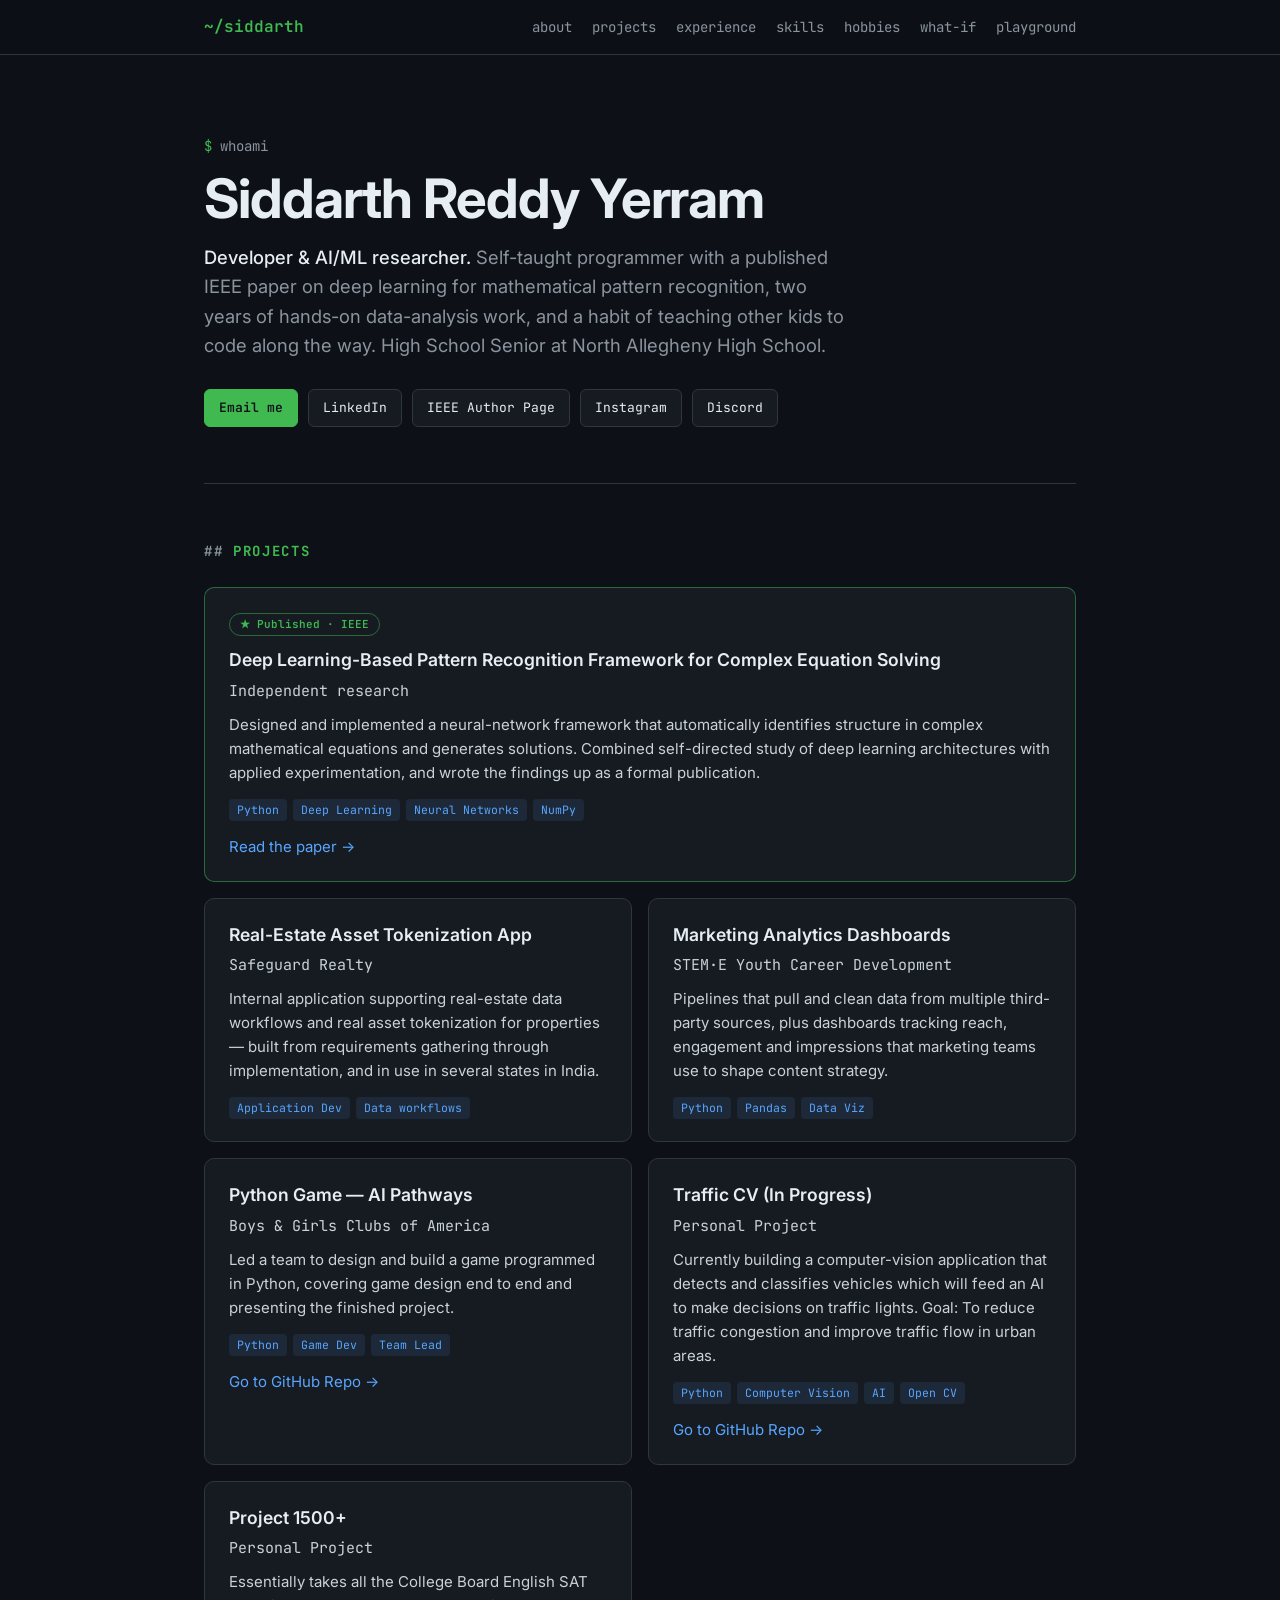
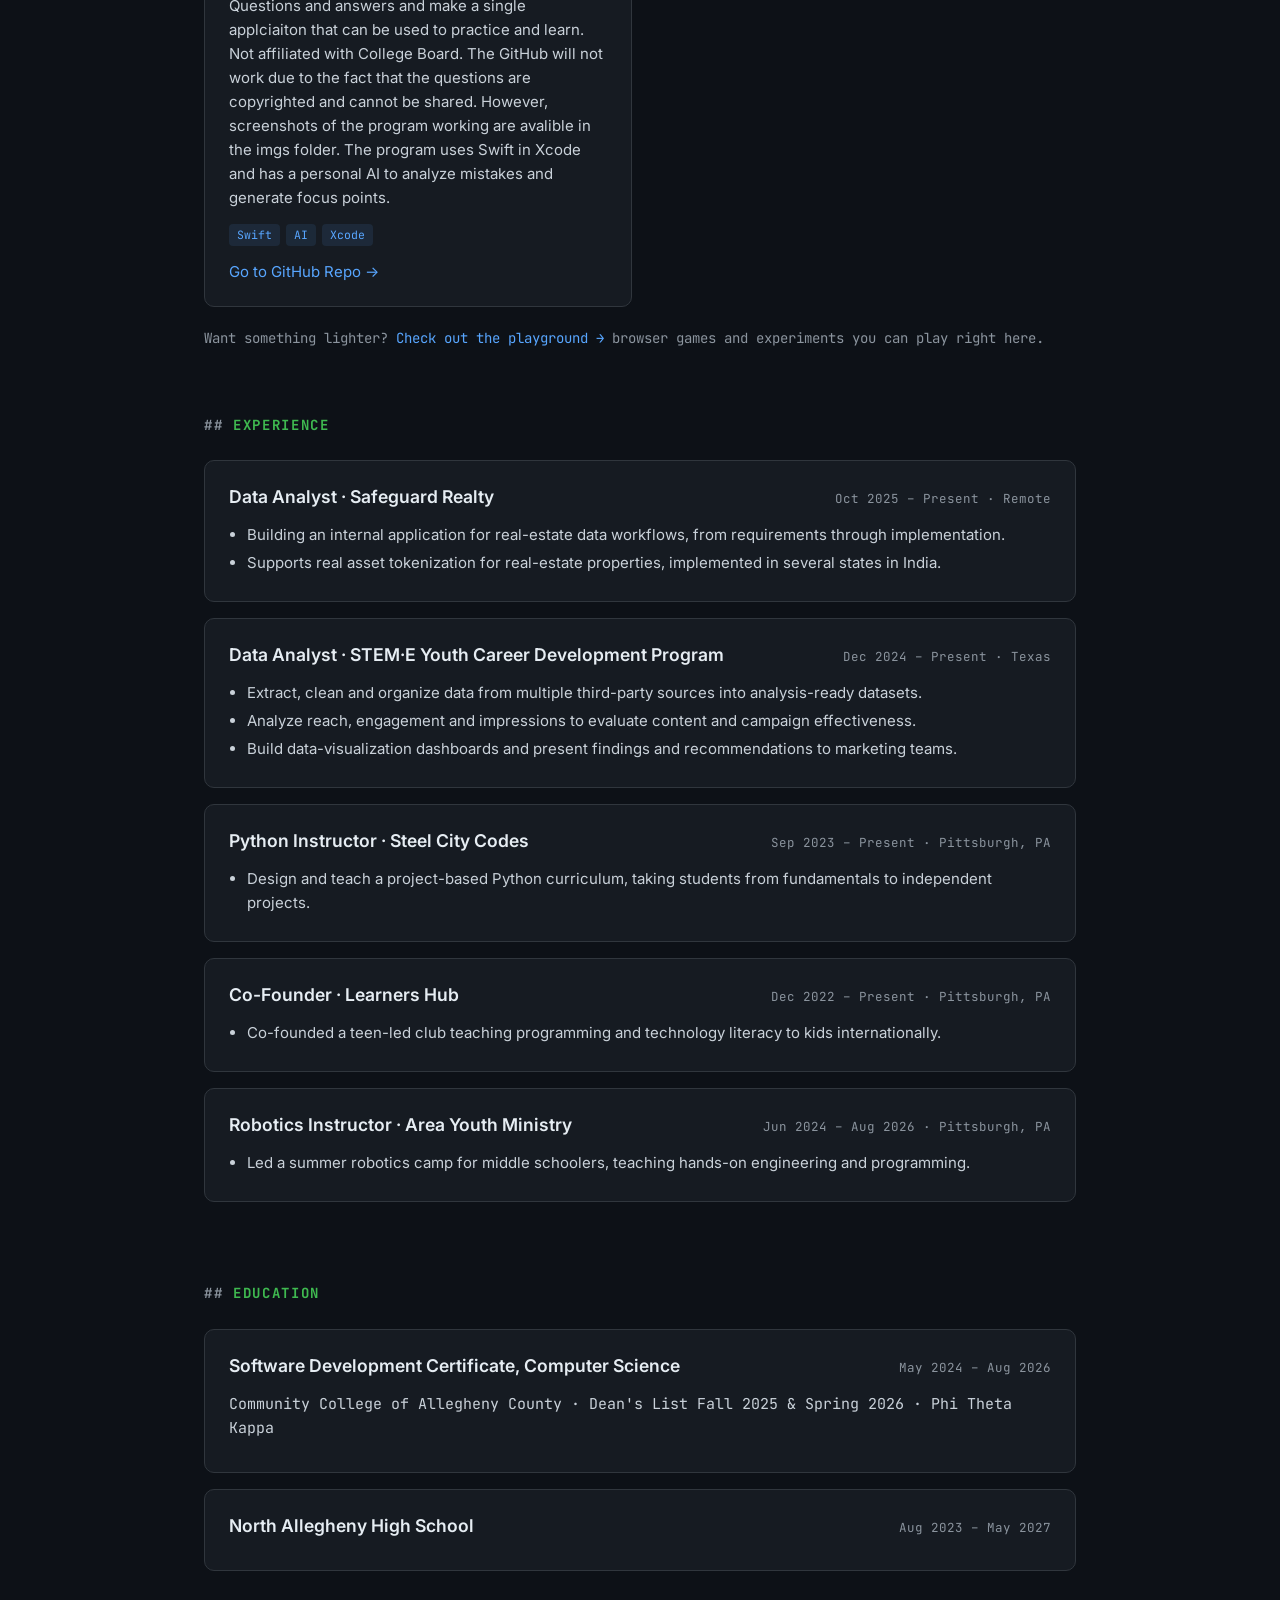
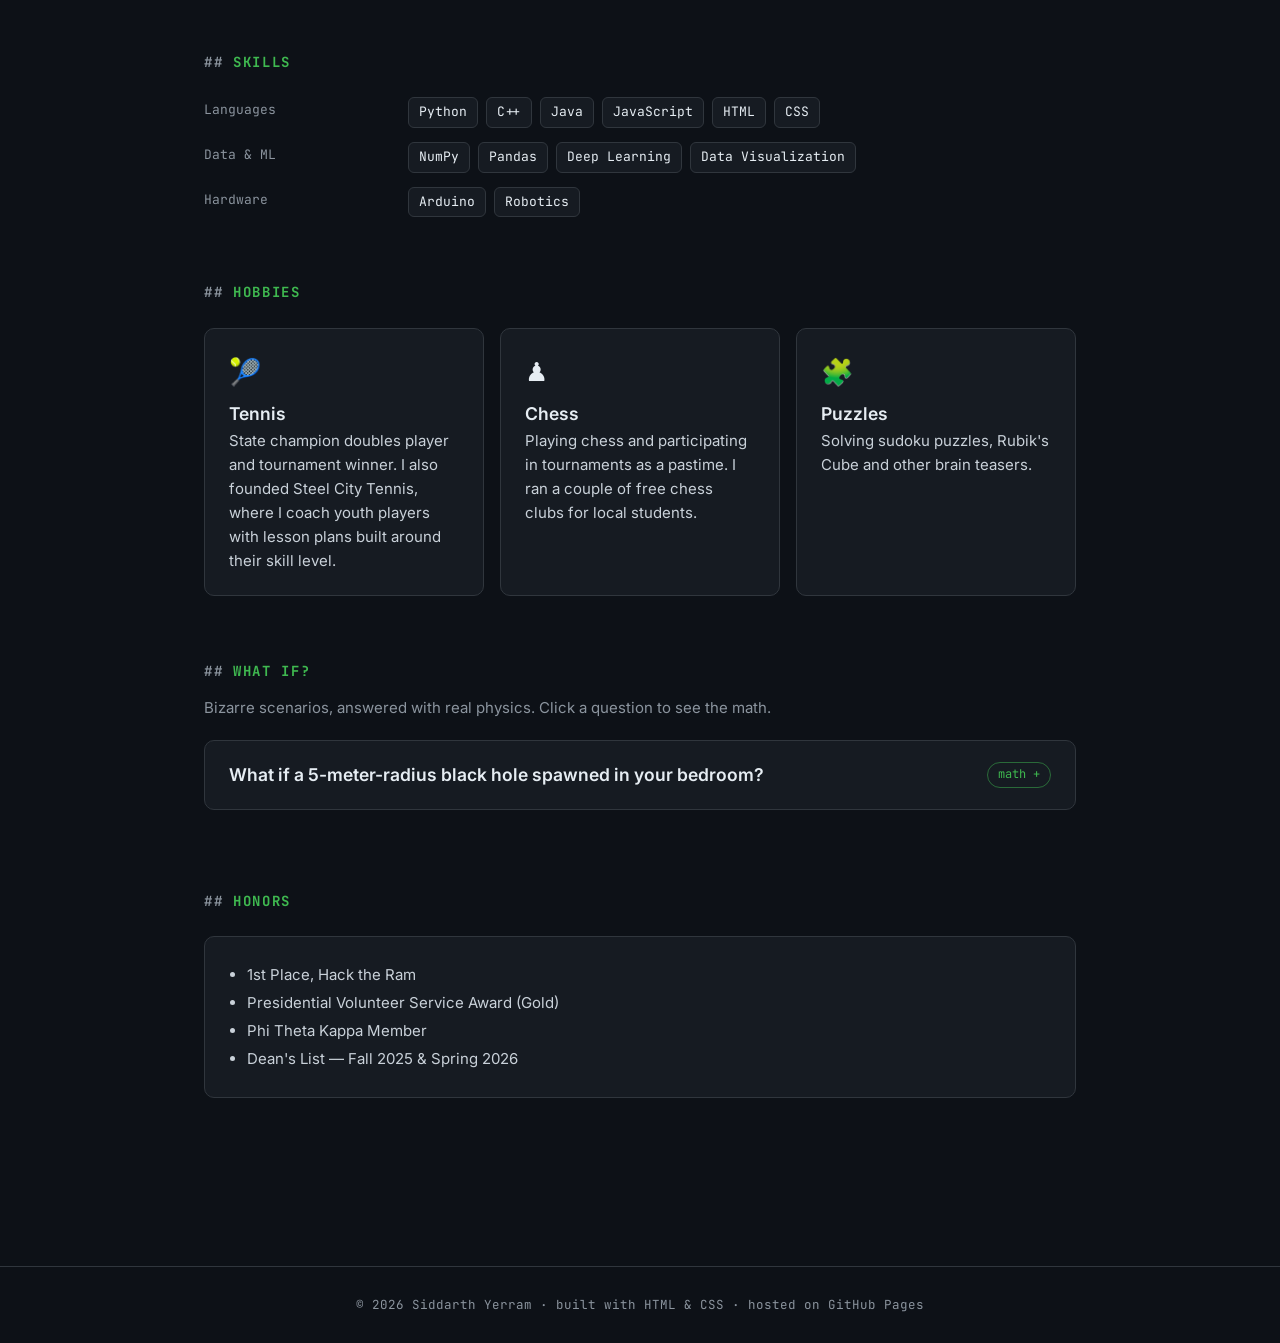
==== index.html @ cc3f2c59 "Implement 'What If?' section with physics scenarios Added a 'What If?' section with scenarios answer" ====
<!DOCTYPE html>
<html lang="en">
<head>
<meta charset="UTF-8">
<meta name="viewport" content="width=device-width, initial-scale=1.0">
<title>Siddarth Yerram</title>
<meta name="description" content="Siddarth Reddy Yerram — self-taught developer, published deep learning researcher, and data analyst.">
<link rel="preconnect" href="https://fonts.googleapis.com">
<link rel="preconnect" href="https://fonts.gstatic.com" crossorigin>
<link href="https://fonts.googleapis.com/css2?family=JetBrains+Mono:wght@400;600&family=Inter:wght@400;500;600;700&display=swap" rel="stylesheet">
<style>
  :root {
    --bg: #0d1117;
    --panel: #161b22;
    --border: #30363d;
    --text: #e6edf3;
    --muted: #8b949e;
    --accent: #3fb950;
    --accent-2: #58a6ff;
    --mono: 'JetBrains Mono', ui-monospace, monospace;
    --sans: 'Inter', system-ui, -apple-system, sans-serif;
  }
  * { box-sizing: border-box; margin: 0; padding: 0; }
  html { scroll-behavior: smooth; }
  body { background: var(--bg); color: var(--text); font-family: var(--sans); line-height: 1.6; }
  a { color: var(--accent-2); text-decoration: none; }
  a:hover { text-decoration: underline; }

  nav {
    position: sticky; top: 0; z-index: 10;
    background: rgba(13,17,23,0.9); backdrop-filter: blur(8px);
    border-bottom: 1px solid var(--border);
  }
  nav .inner {
    max-width: 920px; margin: 0 auto; padding: 14px 24px;
    display: flex; justify-content: space-between; align-items: center; gap: 16px; flex-wrap: wrap;
  }
  nav .logo { font-family: var(--mono); font-weight: 600; color: var(--accent); }
  nav ul { list-style: none; display: flex; gap: 20px; flex-wrap: wrap; }
  nav ul a { color: var(--muted); font-size: 14px; font-family: var(--mono); }
  nav ul a:hover { color: var(--text); text-decoration: none; }

  main { max-width: 920px; margin: 0 auto; padding: 0 24px 80px; }

  header.hero { padding: 80px 0 56px; border-bottom: 1px solid var(--border); }
  .prompt { font-family: var(--mono); color: var(--muted); font-size: 14px; margin-bottom: 12px; }
  .prompt span { color: var(--accent); }
  h1 { font-size: clamp(2.2rem, 5vw, 3.4rem); line-height: 1.1; letter-spacing: -0.02em; }
  .tagline { font-size: 1.15rem; color: var(--muted); margin-top: 14px; max-width: 640px; }
  .tagline strong { color: var(--text); font-weight: 500; }
  .links { display: flex; flex-wrap: wrap; gap: 10px; margin-top: 28px; }
  .btn {
    font-family: var(--mono); font-size: 13px; padding: 8px 14px;
    border: 1px solid var(--border); border-radius: 6px; color: var(--text); background: var(--panel);
  }
  .btn:hover { border-color: var(--accent); text-decoration: none; }
  .btn.primary { background: var(--accent); border-color: var(--accent); color: #0d1117; font-weight: 600; }

  section { padding: 56px 0 8px; }
  h2 {
    font-family: var(--mono); font-size: 14px; text-transform: uppercase; letter-spacing: 0.12em;
    color: var(--accent); margin-bottom: 24px;
  }
  h2::before { content: '## '; color: var(--muted); }

  .card {
    background: var(--panel); border: 1px solid var(--border); border-radius: 10px;
    padding: 22px 24px; margin-bottom: 16px;
  }
  .card h3 { font-size: 1.1rem; font-weight: 600; }
  .meta { font-family: var(--mono); font-size: 12.5px; color: var(--muted); margin: 4px 0 10px; }
  .card p, .card li { color: #c9d1d9; font-size: 15px; }
  .card ul { padding-left: 18px; }
  .card li { margin: 4px 0; }

  .featured { border-color: rgba(63,185,80,0.5); }
  .badge {
    display: inline-block; font-family: var(--mono); font-size: 11px; font-weight: 600;
    color: var(--accent); border: 1px solid rgba(63,185,80,0.5); border-radius: 999px;
    padding: 2px 10px; margin-bottom: 10px;
  }

  .grid { display: grid; grid-template-columns: repeat(auto-fit, minmax(260px, 1fr)); gap: 16px; }
  .grid .card { margin-bottom: 0; display: flex; flex-direction: column; }
  .grid .card p:not(.meta) { flex: 1; }
  .grid.two { grid-template-columns: repeat(auto-fit, minmax(320px, 1fr)); }
  .tags { display: flex; flex-wrap: wrap; gap: 6px; margin-top: 14px; }
  .tag {
    font-family: var(--mono); font-size: 11.5px; color: var(--accent-2);
    background: rgba(88,166,255,0.1); border-radius: 4px; padding: 2px 8px;
  }

  .row { display: flex; justify-content: space-between; gap: 12px; flex-wrap: wrap; align-items: baseline; }

  .skills { display: grid; grid-template-columns: 180px 1fr; gap: 14px 24px; }
  .skills dt { font-family: var(--mono); font-size: 13px; color: var(--muted); padding-top: 3px; }
  .skills dd { display: flex; flex-wrap: wrap; gap: 8px; }
  .chip {
    font-family: var(--mono); font-size: 13px; padding: 4px 10px;
    border: 1px solid var(--border); border-radius: 6px; background: var(--panel);
  }

  .hobby-icon { font-size: 26px; margin-bottom: 8px; }

  /* ---- What If? section ---- */
  .section-intro { color: var(--muted); font-size: 15px; margin: -10px 0 20px; max-width: 680px; }
  details.whatif { padding: 0; overflow: hidden; }
  details.whatif summary {
    list-style: none; cursor: pointer; padding: 20px 24px;
    display: flex; justify-content: space-between; align-items: center; gap: 16px;
  }
  details.whatif summary::-webkit-details-marker { display: none; }
  details.whatif summary h3 { font-size: 1.1rem; }
  details.whatif summary .toggle {
    font-family: var(--mono); font-size: 12px; color: var(--accent);
    border: 1px solid rgba(63,185,80,0.5); border-radius: 999px; padding: 2px 10px; white-space: nowrap;
  }
  details.whatif[open] summary .toggle::after { content: ' −'; }
  details.whatif:not([open]) summary .toggle::after { content: ' +'; }
  details.whatif[open] summary { border-bottom: 1px solid var(--border); }
  details.whatif summary:hover h3 { color: var(--accent); }
  .whatif-body { padding: 8px 24px 24px; }
  .whatif-body h4 {
    font-family: var(--mono); font-size: 13px; color: var(--accent-2);
    margin: 22px 0 8px; text-transform: uppercase; letter-spacing: 0.06em;
  }
  .whatif-body p { margin: 10px 0; }
  .tldr {
    border-left: 3px solid var(--accent); background: rgba(63,185,80,0.07);
    padding: 10px 14px; border-radius: 0 6px 6px 0; margin: 14px 0 4px;
  }
  .eq {
    font-family: var(--mono); font-size: 15px; color: var(--text);
    background: var(--bg); border: 1px solid var(--border); border-radius: 6px;
    padding: 10px 14px; margin: 10px 0; overflow-x: auto; white-space: nowrap;
  }
  .eq .frac { display: inline-flex; flex-direction: column; vertical-align: middle; text-align: center; margin: 0 4px; }
  .eq .frac span:first-child { border-bottom: 1px solid var(--muted); padding: 0 4px; }
  .eq .frac span:last-child { padding: 0 4px; }
  .vars { font-family: var(--mono); font-size: 13px; color: var(--muted); margin: 6px 0 12px; padding-left: 4px; }
  .vars div { margin: 2px 0; }
  .result { color: var(--accent); font-weight: 600; }
  .stat-row { display: grid; grid-template-columns: repeat(auto-fit, minmax(150px, 1fr)); gap: 10px; margin: 16px 0; }
  .stat { background: var(--bg); border: 1px solid var(--border); border-radius: 8px; padding: 12px 14px; }
  .stat .num { font-family: var(--mono); font-size: 18px; font-weight: 600; color: var(--text); }
  .stat .lbl { font-size: 12.5px; color: var(--muted); }
  .punchline { font-weight: 600; color: var(--text) !important; margin-top: 18px !important; }

  footer {
    border-top: 1px solid var(--border); margin-top: 64px; padding: 28px 0;
    font-family: var(--mono); font-size: 12.5px; color: var(--muted); text-align: center;
  }

  @media (max-width: 600px) {
    .skills { grid-template-columns: 1fr; gap: 6px; }
    .skills dd { margin-bottom: 12px; }
    nav ul { gap: 14px; }
  }
</style>
</head>
<body>

<nav>
  <div class="inner">
    <span class="logo">~/siddarth</span>
    <ul>
      <li><a href="#about">about</a></li>
      <li><a href="#projects">projects</a></li>
      <li><a href="#experience">experience</a></li>
      <li><a href="#skills">skills</a></li>
      <li><a href="#hobbies">hobbies</a></li>
      <li><a href="#what-if">what-if</a></li>
      <li><a href="playground.html">playground</a></li>
    </ul>
  </div>
</nav>

<main>

  <header class="hero" id="about">
    <p class="prompt"><span>$</span> whoami</p>
    <h1>Siddarth Reddy Yerram</h1>
    <p class="tagline">
      <strong>Developer &amp; AI/ML researcher.</strong> Self-taught programmer with a published IEEE paper on deep learning
      for mathematical pattern recognition, two years of hands-on data-analysis work, and a habit of teaching
      other kids to code along the way. High School Senior at North Allegheny High School.
    </p>
    <div class="links">
      <a class="btn primary" href="mailto:sryerram05@gmail.com">Email me</a>
      <a class="btn" href="https://www.linkedin.com/in/siddarthreddy-yerram-ba6362379" target="_blank" rel="noopener">LinkedIn</a>
      <a class="btn" href="https://ieeexplore.ieee.org/author/592795299827978" target="_blank" rel="noopener">IEEE Author Page</a>
      <a class="btn" href="https://www.instagram.com/sid.darthvader05" target="_blank" rel="noopener">Instagram</a>
      <a class="btn" href="https://discordapp.com/users/1180978650544341022" target="_blank" rel="noopener">Discord</a>


      <!-- <a class="btn" href="https://github.com/YOUR-USERNAME" target="_blank" rel="noopener">GitHub</a> -->
    </div>
  </header>

  <section id="projects">
    <h2>Projects</h2>

    <div class="card featured">
      <span class="badge">★ Published · IEEE</span>
      <h3>Deep Learning-Based Pattern Recognition Framework for Complex Equation Solving</h3>
      <p class="meta">Independent research</p>
      <p>
        Designed and implemented a neural-network framework that automatically identifies structure in complex
        mathematical equations and generates solutions. Combined self-directed study of deep learning architectures
        with applied experimentation, and wrote the findings up as a formal publication.
      </p>
      <div class="tags">
        <span class="tag">Python</span><span class="tag">Deep Learning</span><span class="tag">Neural Networks</span><span class="tag">NumPy</span>
      </div>
      <p style="margin-top:14px"><a href="https://ieeexplore.ieee.org/document/11545375" target="_blank" rel="noopener">Read the paper →</a></p>
    </div>

    <div class="grid two">
      <div class="card">
        <h3>Real-Estate Asset Tokenization App</h3>
        <p class="meta">Safeguard Realty</p>
        <p>
          Internal application supporting real-estate data workflows and real asset tokenization for properties —
          built from requirements gathering through implementation, and in use in several states in India.
        </p>
        <div class="tags"><span class="tag">Application Dev</span><span class="tag">Data workflows</span></div>
      </div>

      <div class="card">
        <h3>Marketing Analytics Dashboards</h3>
        <p class="meta">STEM·E Youth Career Development</p>
        <p>
          Pipelines that pull and clean data from multiple third-party sources, plus dashboards tracking reach,
          engagement and impressions that marketing teams use to shape content strategy.
        </p>
        <div class="tags"><span class="tag">Python</span><span class="tag">Pandas</span><span class="tag">Data Viz</span></div>
      </div>

      <div class="card">
        <h3>Python Game — AI Pathways</h3>
        <p class="meta">Boys &amp; Girls Clubs of America</p>
        <p>
          Led a team to design and build a game programmed in Python, covering game design end to end and
          presenting the finished project.
        </p>
        <div class="tags"><span class="tag">Python</span><span class="tag">Game Dev</span><span class="tag">Team Lead</span></div>
        <p style="margin-top:14px"><a href="https://github.com/sryerram05/Dungeon-Game" target="_blank" rel="noopener">Go to GitHub Repo →</a></p>
      </div>

      <div class="card">
        <h3>Traffic CV (In Progress)</h3>
        <p class="meta">Personal Project</p>
        <p>
          Currently building a computer-vision application that detects and classifies vehicles which will feed an AI to make decisions on traffic lights.
          Goal: To reduce traffic congestion and improve traffic flow in urban areas.
        </p>
        <div class="tags"><span class="tag">Python</span><span class="tag">Computer Vision</span><span class="tag">AI</span><span class="tag">Open CV</span></div>
        <p style="margin-top:14px"><a href="https://github.com/sryerram05/trafficLightCV" target="_blank" rel="noopener">Go to GitHub Repo →</a></p>
      </div>

      <div class="card">
        <h3>Project 1500+</h3>
        <p class="meta">Personal Project</p>
        <p>
          Essentially takes all the College Board English SAT Questions and answers and make a single applciaiton that can be used to practice and learn. Not affiliated with College Board.
          The GitHub will not work due to the fact that the questions are copyrighted and cannot be shared. However, screenshots of the program working are avalible in the imgs folder.
          The program uses Swift in Xcode and has a personal AI to analyze mistakes and generate focus points.
        </p>
        <div class="tags"><span class="tag">Swift</span><span class="tag">AI</span><span class="tag">Xcode</span></div>
        <p style="margin-top:14px"><a href="https://github.com/sryerram05/proj-1500" target="_blank" rel="noopener">Go to GitHub Repo →</a></p>
      </div>

    </div>

    <p style="margin-top:20px; font-family:var(--mono); font-size:14px; color:var(--muted)">
      Want something lighter? <a href="playground.html">Check out the playground →</a> browser games and experiments you can play right here.
    </p>
  </section>

  <section id="experience">
    <h2>Experience</h2>

    <div class="card">
      <div class="row"><h3>Data Analyst · Safeguard Realty</h3><span class="meta">Oct 2025 – Present · Remote</span></div>
      <ul>
        <li>Building an internal application for real-estate data workflows, from requirements through implementation.</li>
        <li>Supports real asset tokenization for real-estate properties, implemented in several states in India.</li>
      </ul>
    </div>

    <div class="card">
      <div class="row"><h3>Data Analyst · STEM·E Youth Career Development Program</h3><span class="meta">Dec 2024 – Present · Texas</span></div>
      <ul>
        <li>Extract, clean and organize data from multiple third-party sources into analysis-ready datasets.</li>
        <li>Analyze reach, engagement and impressions to evaluate content and campaign effectiveness.</li>
        <li>Build data-visualization dashboards and present findings and recommendations to marketing teams.</li>
      </ul>
    </div>

    <div class="card">
      <div class="row"><h3>Python Instructor · Steel City Codes</h3><span class="meta">Sep 2023 – Present · Pittsburgh, PA</span></div>
      <ul>
        <li>Design and teach a project-based Python curriculum, taking students from fundamentals to independent projects.</li>
      </ul>
    </div>

    <div class="card">
      <div class="row"><h3>Co-Founder · Learners Hub</h3><span class="meta">Dec 2022 – Present · Pittsburgh, PA</span></div>
      <ul>
        <li>Co-founded a teen-led club teaching programming and technology literacy to kids internationally.</li>
      </ul>
    </div>

    <div class="card">
      <div class="row"><h3>Robotics Instructor · Area Youth Ministry</h3><span class="meta">Jun 2024 – Aug 2026 · Pittsburgh, PA</span></div>
      <ul>
        <li>Led a summer robotics camp for middle schoolers, teaching hands-on engineering and programming.</li>
      </ul>
    </div>
  </section>

  <section id="education">
    <h2>Education</h2>
    <div class="card">
      <div class="row"><h3>Software Development Certificate, Computer Science</h3><span class="meta">May 2024 – Aug 2026</span></div>
      <p class="meta">Community College of Allegheny County · Dean's List Fall 2025 &amp; Spring 2026 · Phi Theta Kappa</p>
    </div>
    <div class="card">
      <div class="row"><h3>North Allegheny High School</h3><span class="meta">Aug 2023 – May 2027</span></div>
    </div>
  </section>

  <section id="skills">
    <h2>Skills</h2>
    <dl class="skills">
      <dt>Languages</dt>
      <dd><span class="chip">Python</span><span class="chip">C++</span><span class="chip">Java</span><span class="chip">JavaScript</span><span class="chip">HTML</span><span class="chip">CSS</span></dd>
      <dt>Data &amp; ML</dt>
      <dd><span class="chip">NumPy</span><span class="chip">Pandas</span><span class="chip">Deep Learning</span><span class="chip">Data Visualization</span></dd>
      <dt>Hardware</dt>
      <dd><span class="chip">Arduino</span><span class="chip">Robotics</span></dd>
    </dl>
  </section>

  <section id="hobbies">
    <h2>Hobbies</h2>
    <div class="grid">
      <div class="card">
        <div class="hobby-icon">🎾</div>
        <h3>Tennis</h3>
        <p>State champion doubles player and tournament winner. I also founded Steel City Tennis, where I coach youth players with lesson plans built around their skill level.</p>
      </div>
      <div class="card">
        <div class="hobby-icon">♟️</div>
        <h3>Chess</h3>
        <p>Playing chess and participating in tournaments as a pastime. I ran a couple of free chess clubs for local students.</p>
      </div>
      <div class="card">
        <div class="hobby-icon">🧩</div>
        <h3>Puzzles</h3>
        <p>Solving sudoku puzzles, Rubik's Cube and other brain teasers.</p>
      </div>
    </div>
  </section>

  <section id="what-if">
    <h2>What If?</h2>
    <p class="section-intro">Bizarre scenarios, answered with real physics. Click a question to see the math.</p>

    <!-- To add a new scenario, copy one <details class="card whatif"> ... </details> block below. -->
    <details class="card whatif">
      <summary>
        <h3>What if a 5-meter-radius black hole spawned in your bedroom?</h3>
        <span class="toggle">math</span>
      </summary>
      <div class="whatif-body">
        <p class="tldr"><strong>Short answer:</strong> you would never get to see it. The Earth would be destroyed almost instantly, and the Moon would fall in a few hours later.</p>

        <h4>Step 1: How heavy is it?</h4>
        <p>To find the black hole's mass, start with the escape-velocity relation:</p>
        <div class="eq">M = <span class="frac"><span>r v<sup>2</sup></span><span>2G</span></span></div>
        <div class="vars">
          <div>r = 5 m (radius of the event horizon)</div>
          <div>G = 6.674 × 10<sup>−11</sup> m<sup>3</sup>/(kg·s<sup>2</sup>)</div>
          <div>v = escape velocity</div>
        </div>
        <p>
          First, a fun detour. Suppose you are standing 5 feet (1.524 m) from the event horizon. Using
          <span style="font-family:var(--mono)">v = c·√(R / 2r)</span> with R = 5 m gives a speed of
          <strong>383,970,822 m/s</strong>, which is faster than light. Einstein's relativity says that's impossible,
          so the most nature allows is <strong>v = c</strong>. That also matches the definition of an event horizon:
          the place where escape velocity equals the speed of light.
        </p>
        <p>Plugging in c = 299,792,458 m/s:</p>
        <div class="eq">M = <span class="frac"><span>5 × (299,792,458)<sup>2</sup></span><span>2 × 6.674 × 10<sup>−11</sup></span></span> ≈ <span class="result">3.37 × 10<sup>27</sup> kg</span></div>
        <p>That's 3,370,000,000,000,000,000,000,000,000 kg.</p>
        <div class="stat-row">
          <div class="stat"><div class="num">≈ 564×</div><div class="lbl">the mass of Earth (5.97 × 10<sup>24</sup> kg)</div></div>
          <div class="stat"><div class="num">≈ 1.78×</div><div class="lbl">the mass of Jupiter</div></div>
          <div class="stat"><div class="num">≈ 0.17%</div><div class="lbl">the mass of the Sun</div></div>
        </div>

        <h4>Step 2: The Earth</h4>
        <p>
          Something more than 500 times heavier than the Earth is now sitting inside it. The planet gets crushed
          and pulled into the black hole.
        </p>

        <h4>Step 3: The Moon</h4>
        <p>Newton's Law of Universal Gravitation gives the pull on the Moon:</p>
        <div class="eq">F = <span class="frac"><span>G m M</span><span>r<sup>2</sup></span></span></div>
        <div class="vars">
          <div>m = 7.35 × 10<sup>22</sup> kg (Moon)</div>
          <div>r ≈ 384,400 km (Earth–Moon distance)</div>
        </div>
        <p>That works out to <span class="result">F ≈ 1.12 × 10<sup>23</sup> N</span>. Using Newton's Second Law:</p>
        <div class="eq">a = <span class="frac"><span>F</span><span>m</span></span> ≈ <span class="result">1.52 m/s<sup>2</sup></span></div>
        <p>That's the Moon's acceleration toward the black hole at t = 0, about 560 times stronger than the pull Earth used to have on it.</p>
        <p>
          The Moon's orbital speed (about 1 km/s) is tiny compared with the roughly 24 km/s it would now need to stay
          in orbit, so it falls almost straight in. The free-fall time from astrophysics is:
        </p>
        <div class="eq">t = <span class="frac"><span>π</span><span>2</span></span> √<span style="border-top:1px solid var(--muted);padding:0 4px"><span class="frac"><span>r<sup>3</sup></span><span>2GM</span></span></span> ≈ <span class="result">17,700 s ≈ 4.9 hours</span></div>
        <p>So the Moon lasts about five hours. In reality, tidal forces would rip it apart before it reached the horizon.</p>

        <h4>The big picture</h4>
        <p>
          The Sun is still almost 600 times heavier than the black hole, so it stays the anchor of the solar system.
          The black hole simply takes over Earth's orbit around the Sun. Venus and Mars would feel small nudges to
          their orbits, and the outer planets would barely notice.
        </p>
        <p class="punchline">Safe to say, you will not be going to school tomorrow.</p>
      </div>
    </details>
  </section>

  <section id="awards">
    <h2>Honors</h2>
    <div class="card">
      <ul>
        <li>1st Place, Hack the Ram</li>
        <li>Presidential Volunteer Service Award (Gold)</li>
        <li>Phi Theta Kappa Member</li>
        <li>Dean's List — Fall 2025 &amp; Spring 2026</li>
      </ul>
    </div>
  </section>

</main>

<footer>
  © <span id="yr"></span> Siddarth Yerram · built with HTML &amp; CSS · hosted on GitHub Pages
</footer>
<script>document.getElementById('yr').textContent = new Date().getFullYear();</script>
</body>
</html>
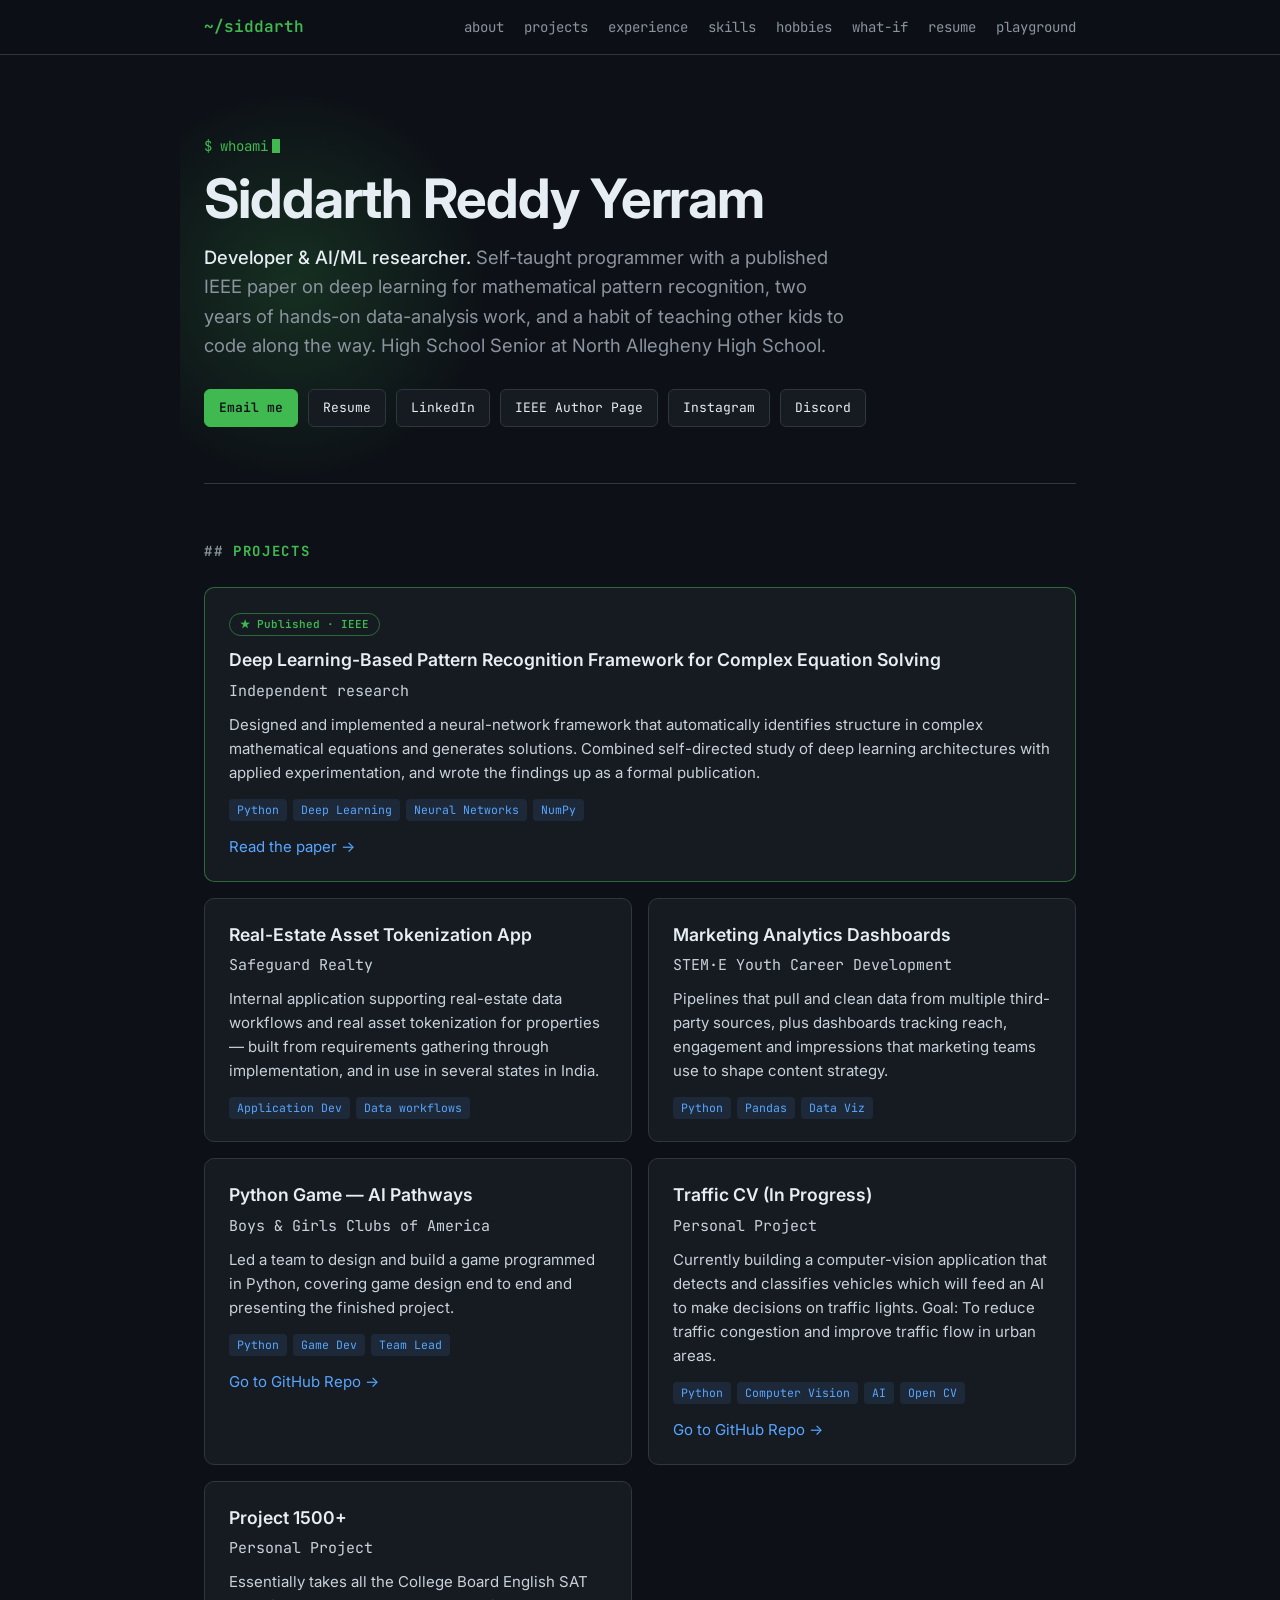
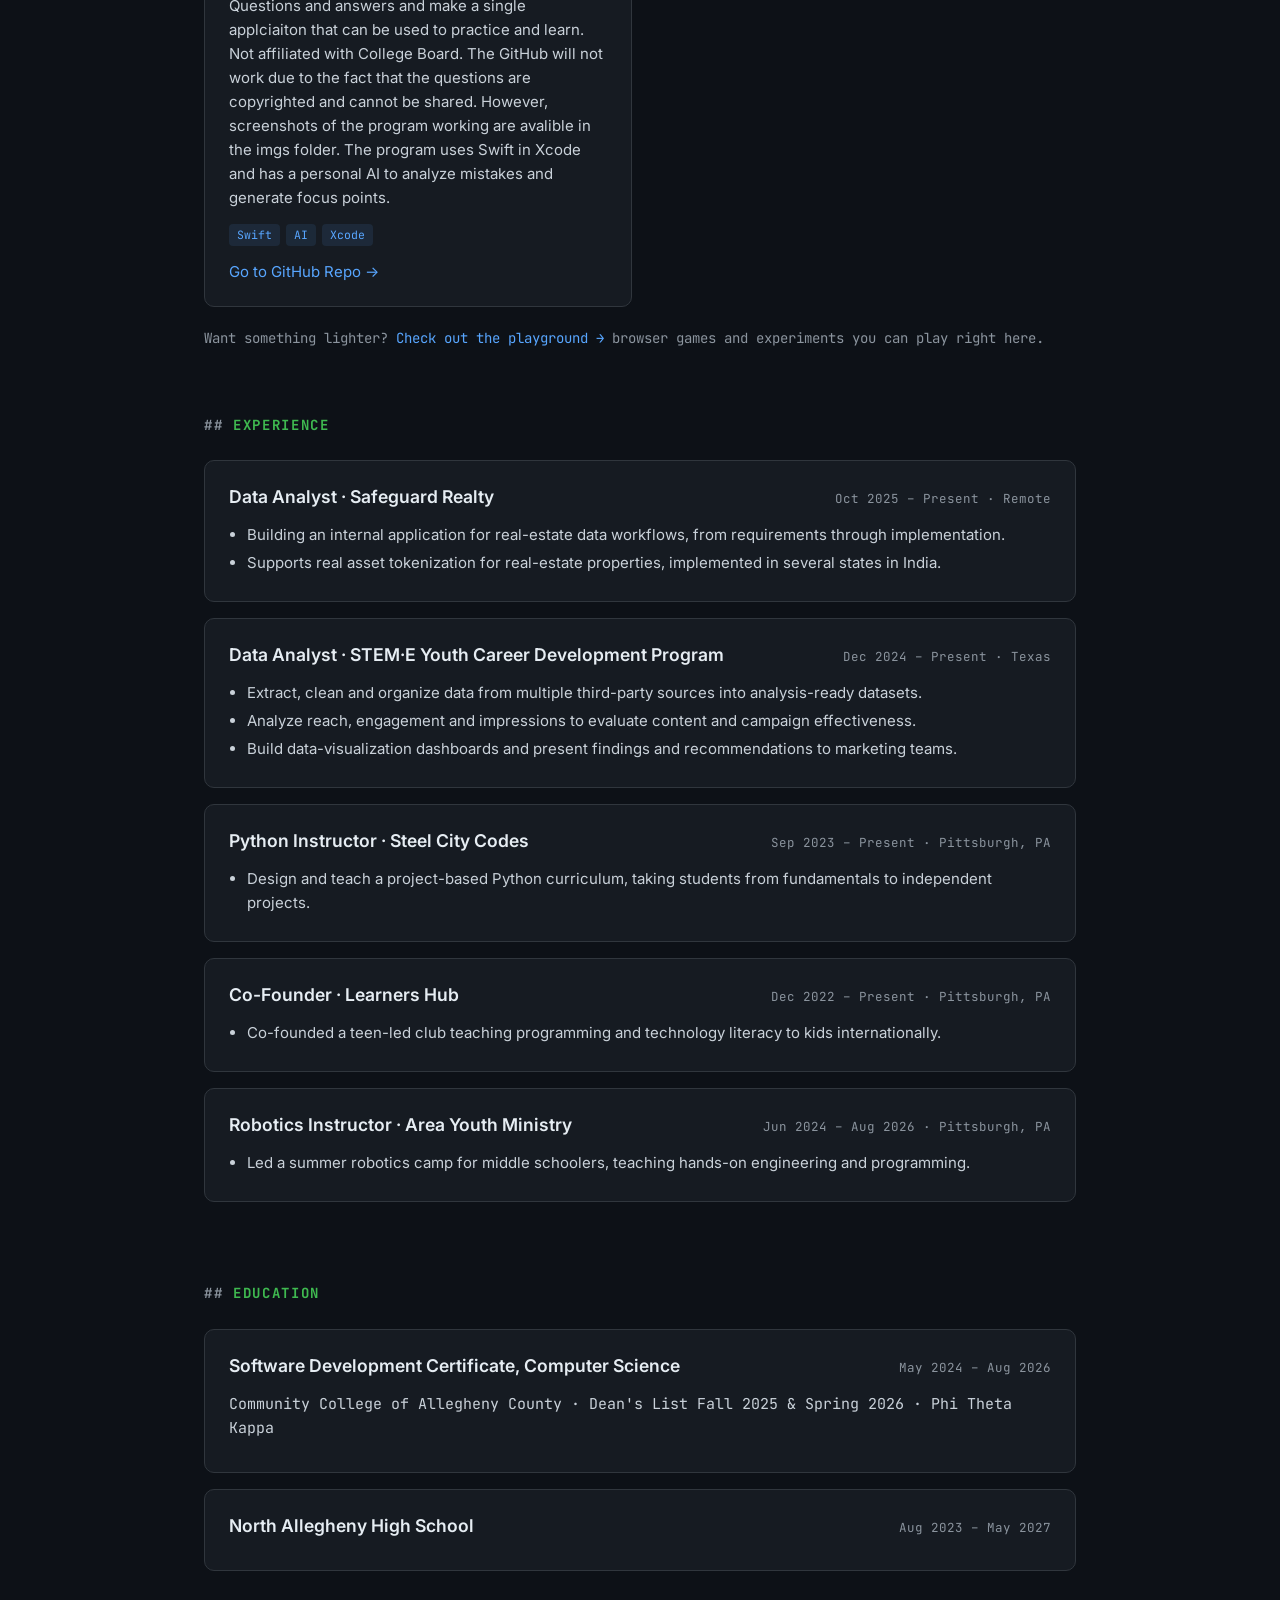
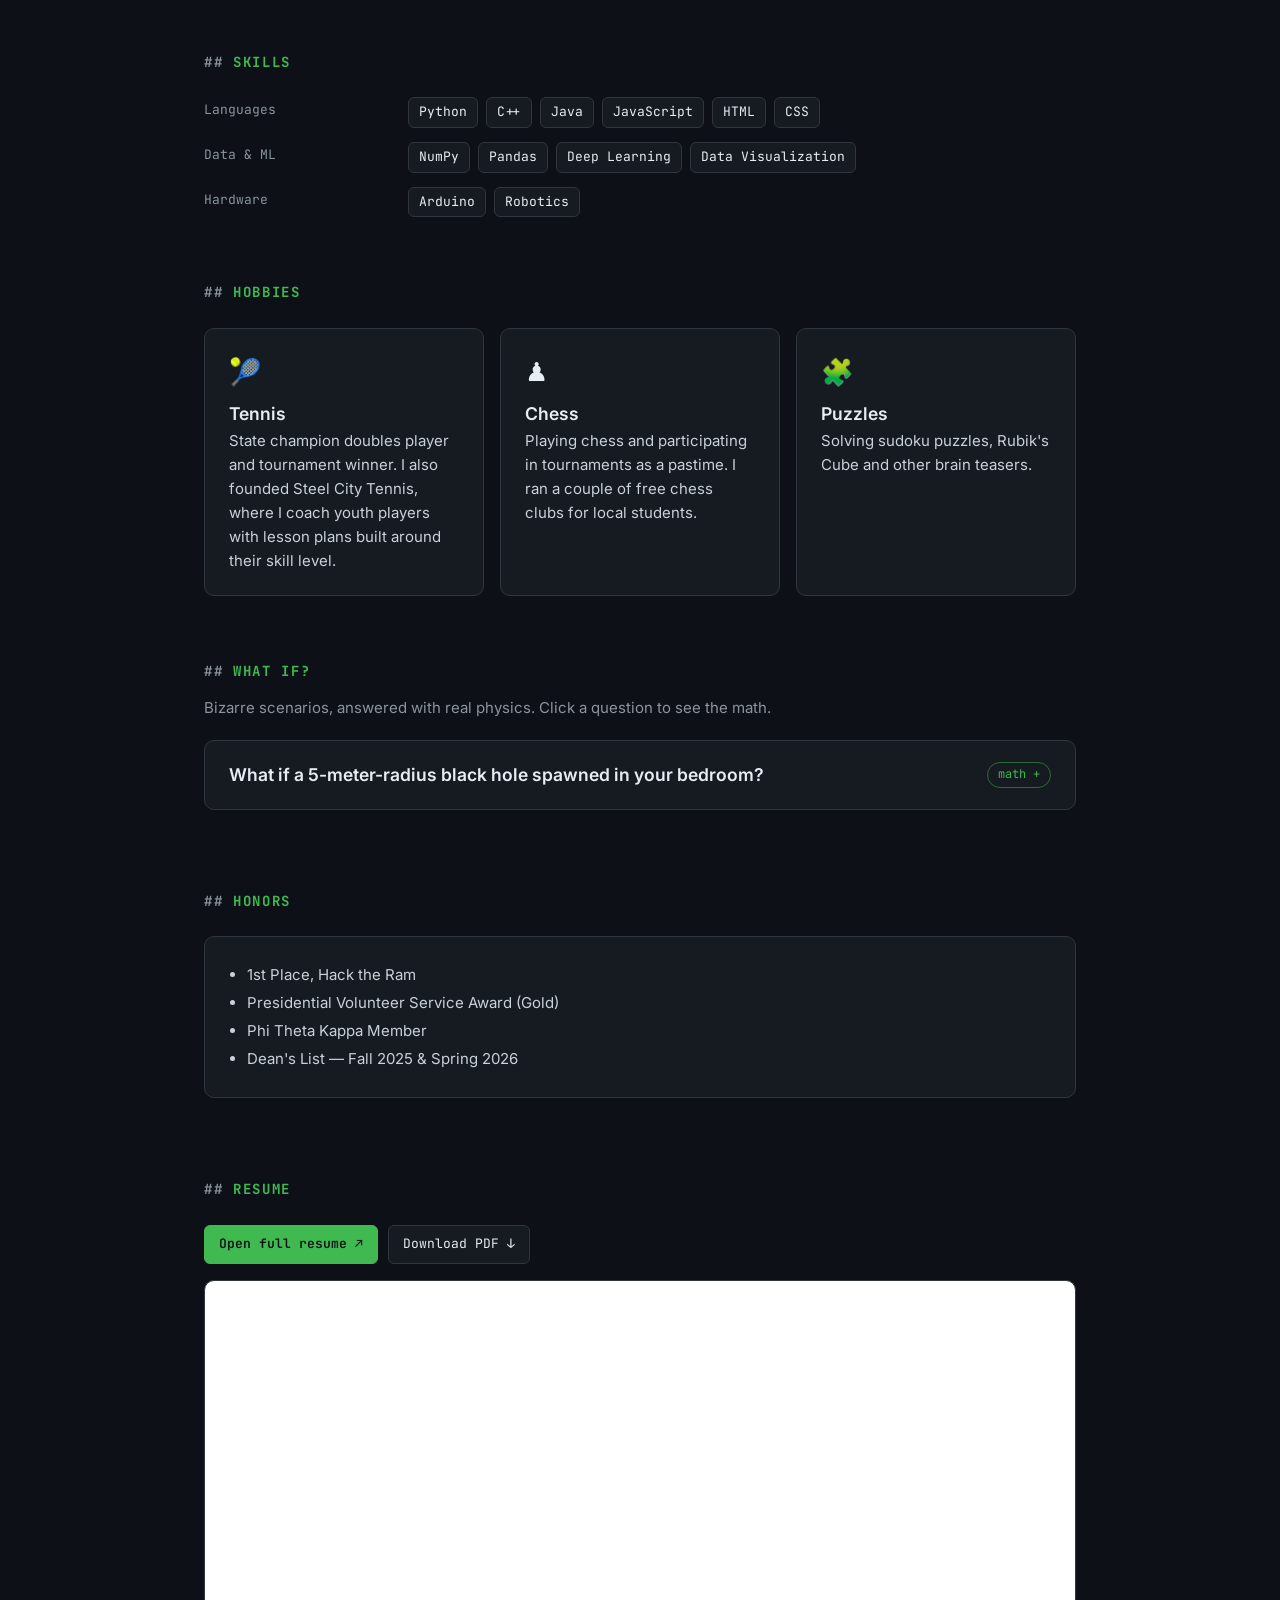
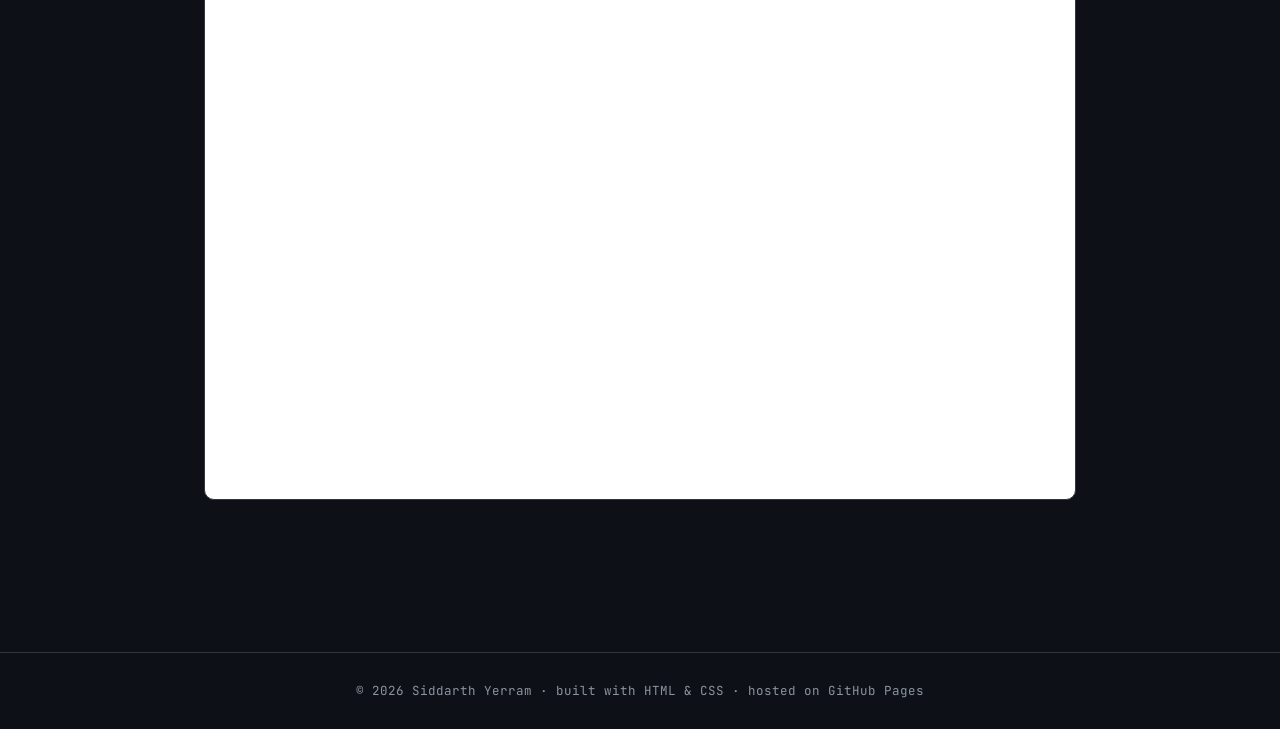
==== commit 0c7aba5d: "Enhance index.html with resume section Added resume section with download and view options." ====
--- a/index.html
+++ b/index.html
@@ -56,7 +56,7 @@
   .btn:hover { border-color: var(--accent); text-decoration: none; }
   .btn.primary { background: var(--accent); border-color: var(--accent); color: #0d1117; font-weight: 600; }
 
-  section { padding: 56px 0 8px; }
+  section { padding: 56px 0 8px; scroll-margin-top: 20px; }
   h2 {
     font-family: var(--mono); font-size: 14px; text-transform: uppercase; letter-spacing: 0.12em;
     color: var(--accent); margin-bottom: 24px;
@@ -146,6 +146,55 @@
   .stat .lbl { font-size: 12.5px; color: var(--muted); }
   .punchline { font-weight: 600; color: var(--text) !important; margin-top: 18px !important; }
 
+  /* ---- Resume section ---- */
+  .resume-actions { display: flex; flex-wrap: wrap; gap: 10px; margin-bottom: 16px; }
+  .resume-frame {
+    width: 100%; height: 820px; border: 1px solid var(--border); border-radius: 10px;
+    background: #fff; display: block;
+  }
+  @media (max-width: 600px) { .resume-frame { height: 520px; } }
+
+  /* ---- Animations ---- */
+  .cursor {
+    display: inline-block; width: 8px; height: 1em; background: var(--accent);
+    vertical-align: -2px; margin-left: 4px; animation: blink 1s steps(1) infinite;
+  }
+  @keyframes blink { 50% { opacity: 0; } }
+
+  .hero-in { opacity: 0; transform: translateY(14px); animation: fadeUp .7s ease forwards; }
+  .hero-in.d1 { animation-delay: .9s; }
+  .hero-in.d2 { animation-delay: 1.1s; }
+  .hero-in.d3 { animation-delay: 1.3s; }
+  @keyframes fadeUp { to { opacity: 1; transform: none; } }
+
+  header.hero { position: relative; }
+  header.hero::before {
+    content: ''; position: absolute; z-index: -1; top: 20px; left: -120px;
+    width: 420px; height: 420px; border-radius: 50%;
+    background: radial-gradient(circle, rgba(63,185,80,0.18), transparent 65%);
+    animation: drift 12s ease-in-out infinite alternate; pointer-events: none;
+  }
+  @keyframes drift { to { transform: translate(260px, 60px) scale(1.2); } }
+  main { position: relative; z-index: 0; overflow-x: clip; }
+
+  .reveal { opacity: 0; transform: translateY(24px); transition: opacity .6s ease, transform .6s ease; }
+  .reveal.visible { opacity: 1; transform: none; }
+
+  .card { transition: transform .2s ease, border-color .2s ease, box-shadow .2s ease; }
+  .card:not(.whatif):hover {
+    transform: translateY(-4px); border-color: rgba(63,185,80,0.6);
+    box-shadow: 0 8px 24px rgba(0,0,0,0.35);
+  }
+  .btn { transition: border-color .2s ease, transform .2s ease; }
+  .btn:hover { transform: translateY(-2px); }
+  .chip, .tag { transition: transform .15s ease, border-color .15s ease; }
+  .chip:hover { transform: translateY(-2px); border-color: var(--accent); }
+
+  @media (prefers-reduced-motion: reduce) {
+    *, *::before { animation: none !important; transition: none !important; }
+    .hero-in, .reveal { opacity: 1 !important; transform: none !important; }
+  }
+
   footer {
     border-top: 1px solid var(--border); margin-top: 64px; padding: 28px 0;
     font-family: var(--mono); font-size: 12.5px; color: var(--muted); text-align: center;
@@ -170,6 +219,7 @@
       <li><a href="#skills">skills</a></li>
       <li><a href="#hobbies">hobbies</a></li>
       <li><a href="#what-if">what-if</a></li>
+      <li><a href="#resume">resume</a></li>
       <li><a href="playground.html">playground</a></li>
     </ul>
   </div>
@@ -178,15 +228,16 @@
 <main>
 
   <header class="hero" id="about">
-    <p class="prompt"><span>$</span> whoami</p>
-    <h1>Siddarth Reddy Yerram</h1>
-    <p class="tagline">
+    <p class="prompt"><span>$</span> <span id="typed" data-text="whoami">whoami</span><span class="cursor"></span></p>
+    <h1 class="hero-in d1">Siddarth Reddy Yerram</h1>
+    <p class="tagline hero-in d2">
       <strong>Developer &amp; AI/ML researcher.</strong> Self-taught programmer with a published IEEE paper on deep learning
       for mathematical pattern recognition, two years of hands-on data-analysis work, and a habit of teaching
       other kids to code along the way. High School Senior at North Allegheny High School.
     </p>
-    <div class="links">
+    <div class="links hero-in d3">
       <a class="btn primary" href="mailto:sryerram05@gmail.com">Email me</a>
+      <a class="btn" href="#resume">Resume</a>
       <a class="btn" href="https://www.linkedin.com/in/siddarthreddy-yerram-ba6362379" target="_blank" rel="noopener">LinkedIn</a>
       <a class="btn" href="https://ieeexplore.ieee.org/author/592795299827978" target="_blank" rel="noopener">IEEE Author Page</a>
       <a class="btn" href="https://www.instagram.com/sid.darthvader05" target="_blank" rel="noopener">Instagram</a>
@@ -446,11 +497,52 @@
     </div>
   </section>
 
+  <section id="resume">
+    <h2>Resume</h2>
+    <div class="resume-actions">
+      <a class="btn primary" href="https://drive.google.com/file/d/1JfxNzwGlKEFMp8EV8pxUHRnomrvMSd7i/view?usp=sharing" target="_blank" rel="noopener">Open full resume ↗</a>
+      <a class="btn" href="https://drive.google.com/uc?export=download&amp;id=1JfxNzwGlKEFMp8EV8pxUHRnomrvMSd7i">Download PDF ↓</a>
+    </div>
+    <iframe class="resume-frame" src="https://drive.google.com/file/d/1JfxNzwGlKEFMp8EV8pxUHRnomrvMSd7i/preview"
+            title="Siddarth Yerram resume" loading="lazy" allow="autoplay"></iframe>
+  </section>
+
 </main>
 
 <footer>
   © <span id="yr"></span> Siddarth Yerram · built with HTML &amp; CSS · hosted on GitHub Pages
 </footer>
-<script>document.getElementById('yr').textContent = new Date().getFullYear();</script>
+<script>
+  document.getElementById('yr').textContent = new Date().getFullYear();
+
+  const reduceMotion = window.matchMedia('(prefers-reduced-motion: reduce)').matches;
+
+  // Typing effect for "$ whoami"
+  const typed = document.getElementById('typed');
+  if (typed && !reduceMotion) {
+    const text = typed.dataset.text;
+    typed.textContent = '';
+    let i = 0;
+    setTimeout(function type() {
+      typed.textContent = text.slice(0, ++i);
+      if (i < text.length) setTimeout(type, 110);
+    }, 300);
+  }
+
+  // Fade cards and headings in as you scroll
+  if ('IntersectionObserver' in window && !reduceMotion) {
+    const items = document.querySelectorAll('section h2, section .card, .skills, .resume-actions, .resume-frame, .section-intro');
+    const io = new IntersectionObserver((entries) => {
+      entries.forEach((e) => {
+        if (e.isIntersecting) { e.target.classList.add('visible'); io.unobserve(e.target); }
+      });
+    }, { threshold: 0.12 });
+    items.forEach((el, idx) => {
+      el.classList.add('reveal');
+      el.style.transitionDelay = (idx % 3) * 80 + 'ms';
+      io.observe(el);
+    });
+  }
+</script>
 </body>
 </html>
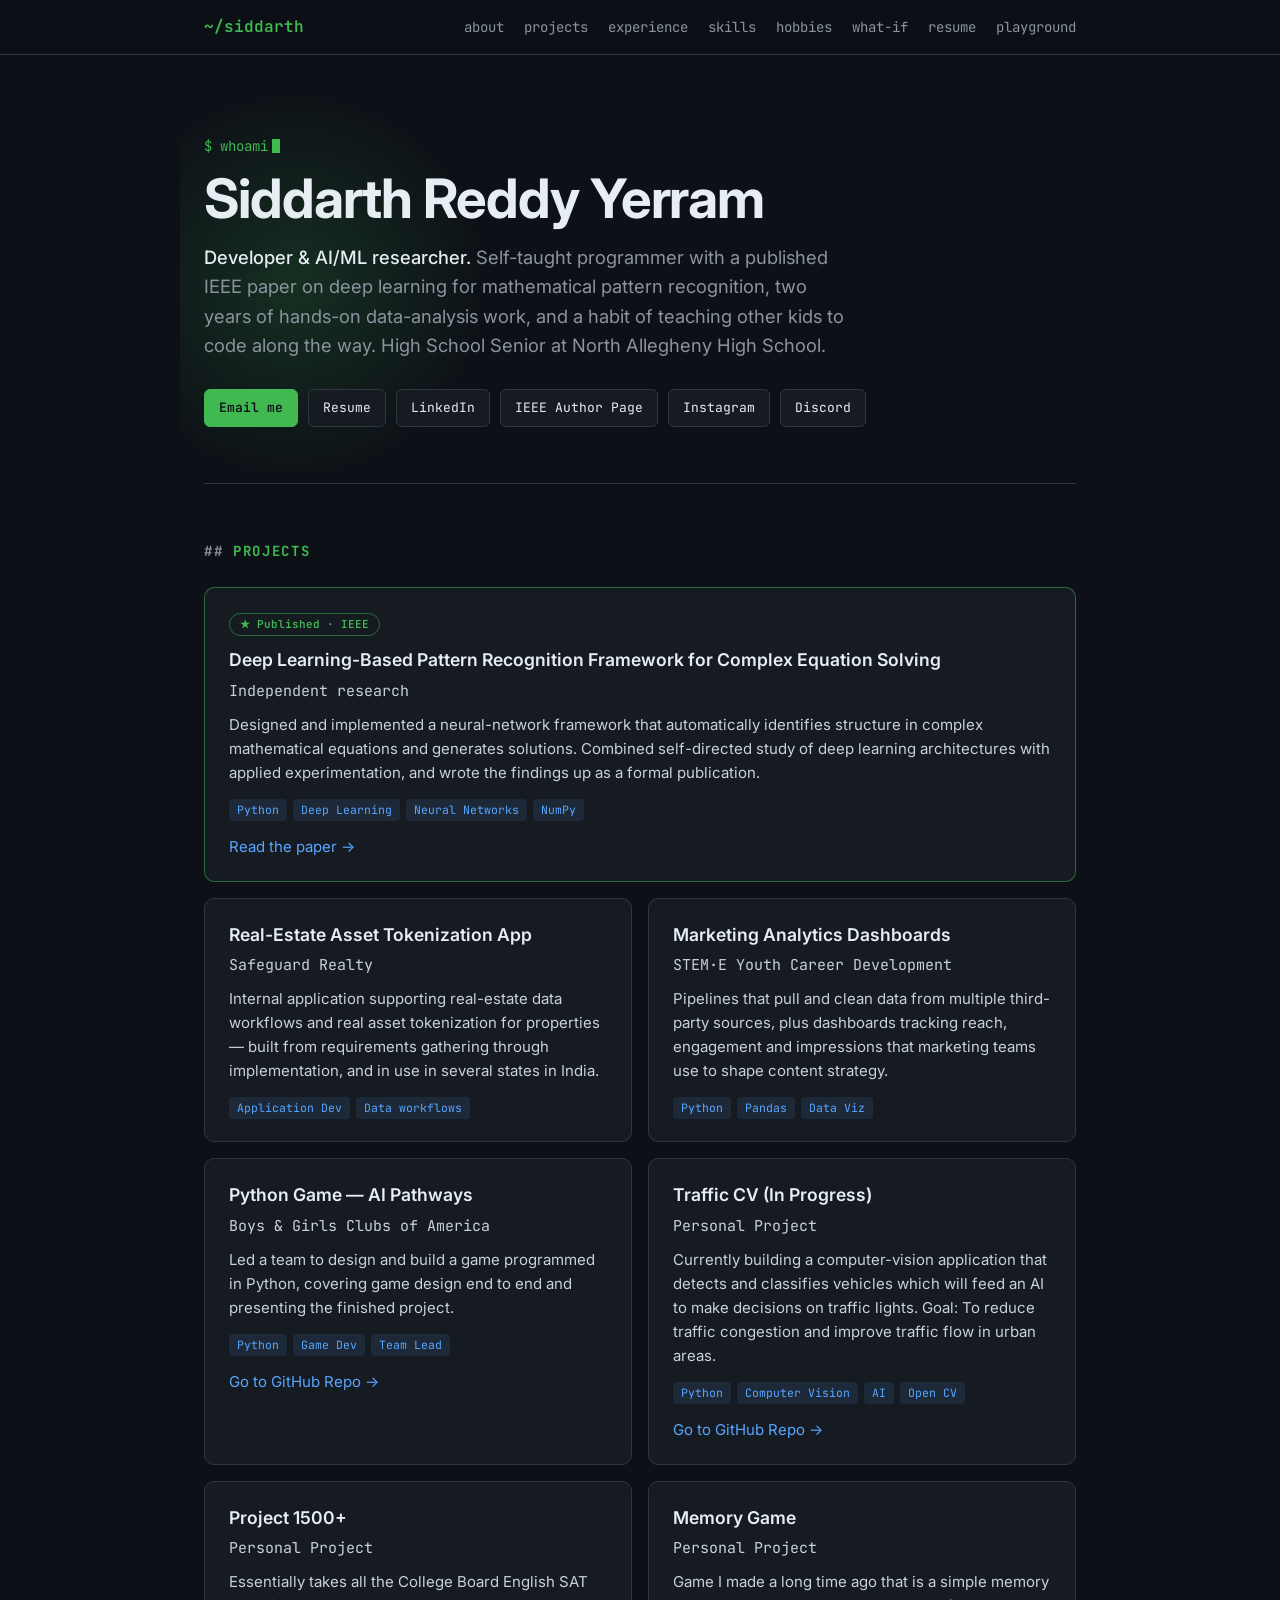
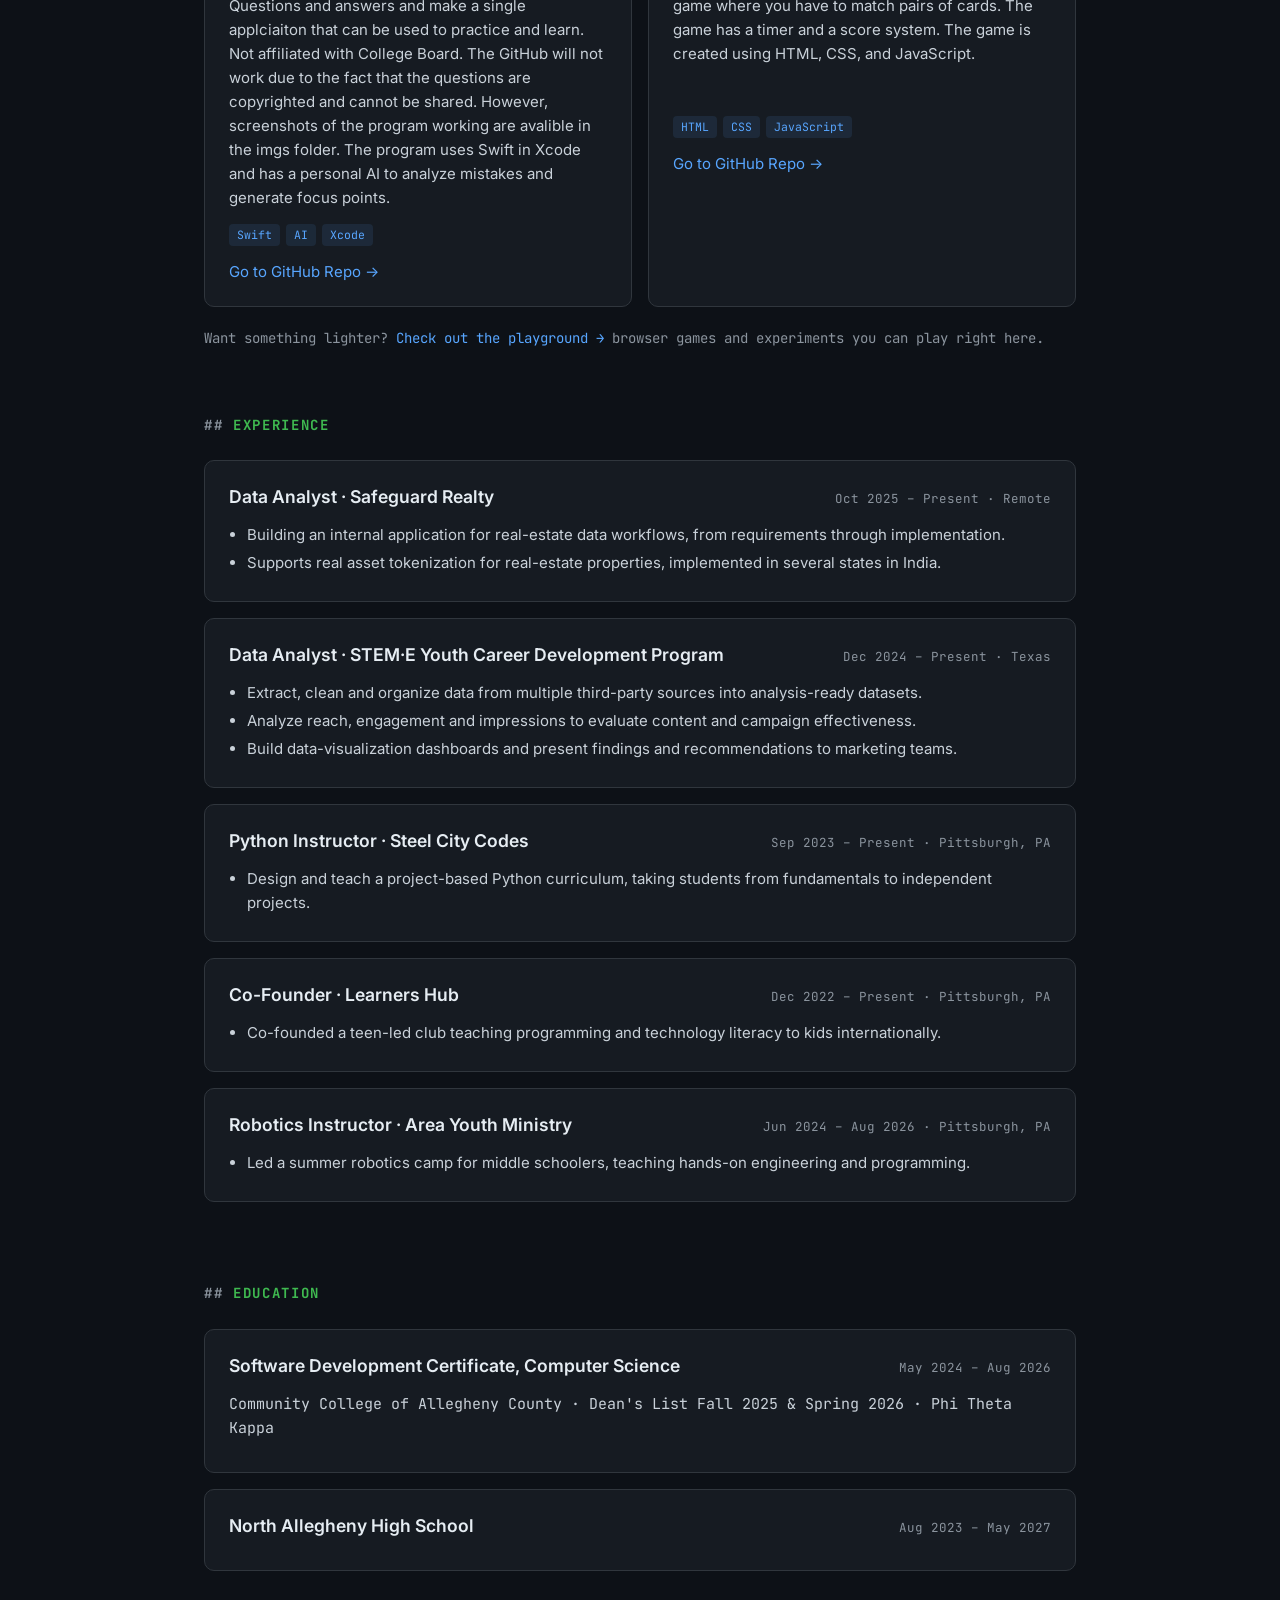
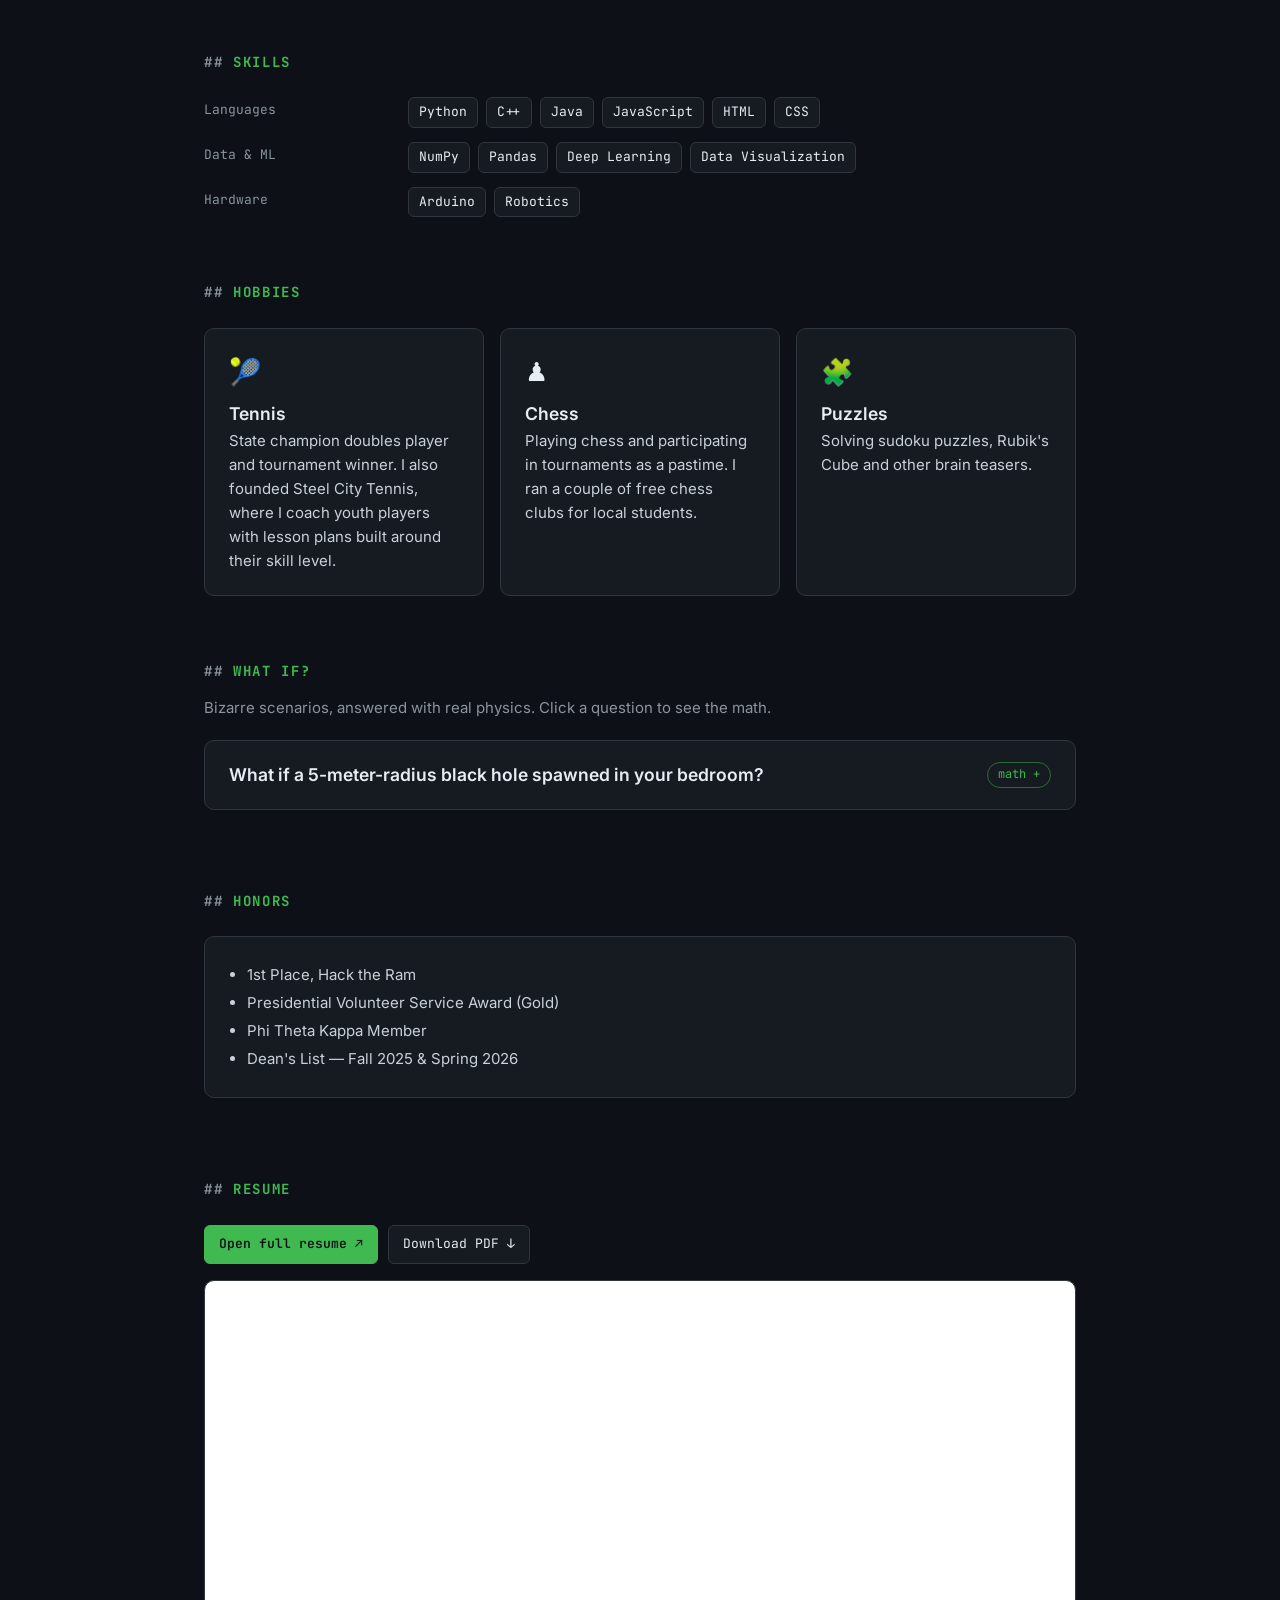
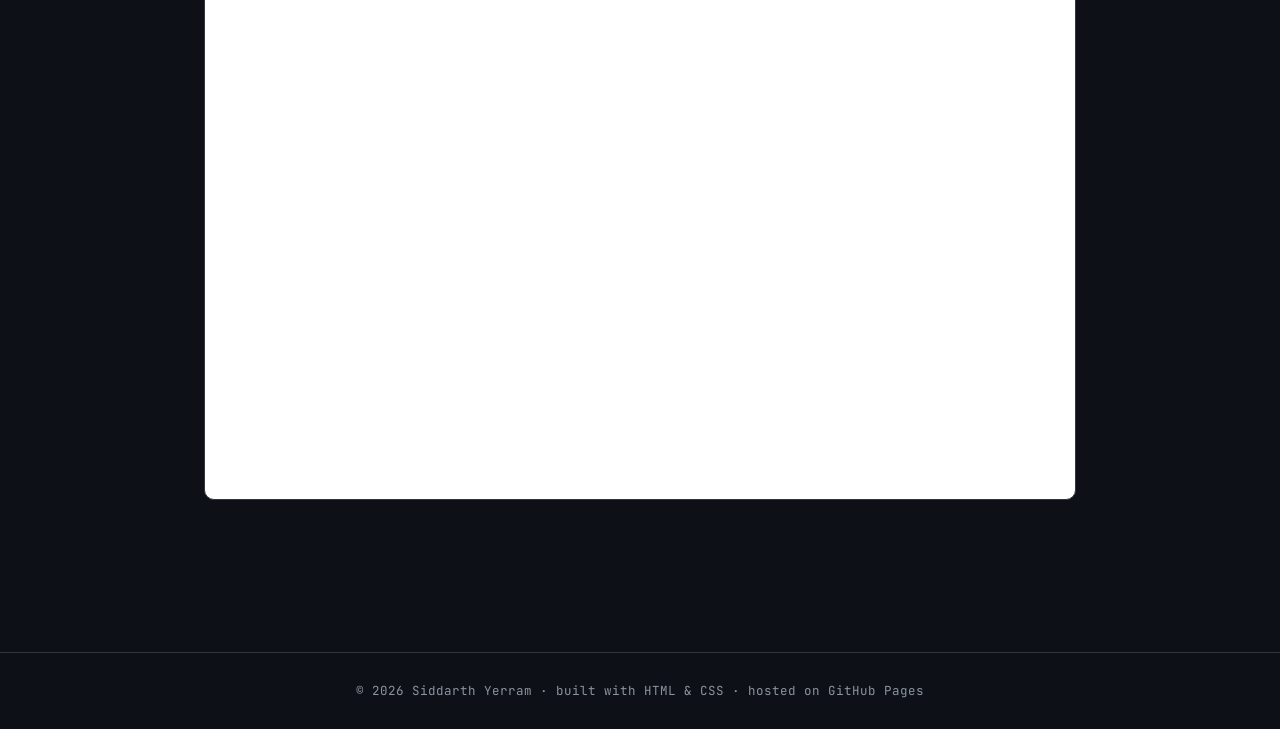
==== commit 2c4b5c57: "Add Memory Game project card to index.html Added a new card section for the Memory Game project with" ====
--- a/index.html
+++ b/index.html
@@ -321,6 +321,16 @@
         <p style="margin-top:14px"><a href="https://github.com/sryerram05/proj-1500" target="_blank" rel="noopener">Go to GitHub Repo →</a></p>
       </div>
 
+        <div class="card">
+        <h3>Memory Game</h3>
+        <p class="meta">Personal Project</p>
+        <p>
+          Game I made a long time ago that is a simple memory game where you have to match pairs of cards. The game has a timer and a score system. The game is created using HTML, CSS, and JavaScript. 
+        </p>
+        <div class="tags"><span class="tag">HTML</span><span class="tag">CSS</span><span class="tag">JavaScript</span></div>
+        <p style="margin-top:14px"><a href="https://github.com/sryerram05/memory-game" target="_blank" rel="noopener">Go to GitHub Repo →</a></p>
+      </div>
+
     </div>
 
     <p style="margin-top:20px; font-family:var(--mono); font-size:14px; color:var(--muted)">
@@ -517,7 +527,7 @@
 
   const reduceMotion = window.matchMedia('(prefers-reduced-motion: reduce)').matches;
 
-  // Typing effect for "$ whoami"
+  
   const typed = document.getElementById('typed');
   if (typed && !reduceMotion) {
     const text = typed.dataset.text;
@@ -529,7 +539,7 @@
     }, 300);
   }
 
-  // Fade cards and headings in as you scroll
+
   if ('IntersectionObserver' in window && !reduceMotion) {
     const items = document.querySelectorAll('section h2, section .card, .skills, .resume-actions, .resume-frame, .section-intro');
     const io = new IntersectionObserver((entries) => {
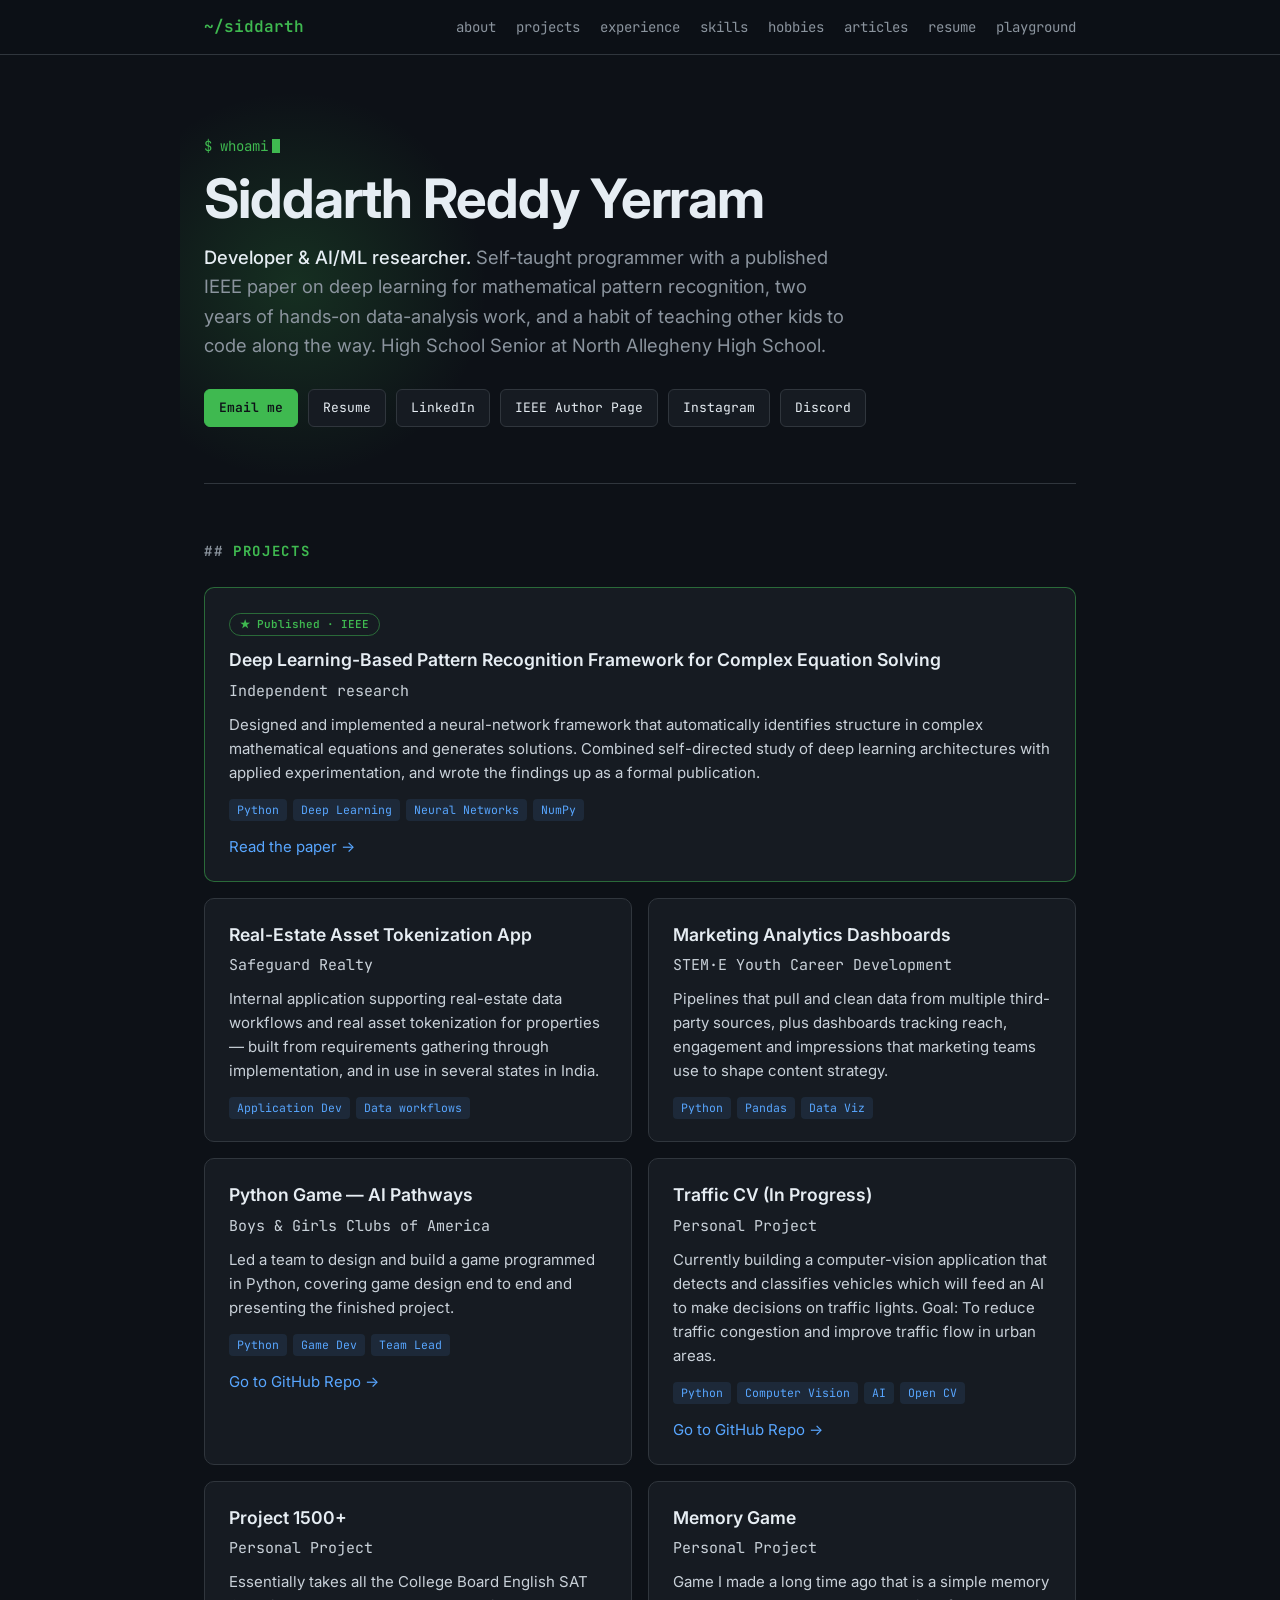
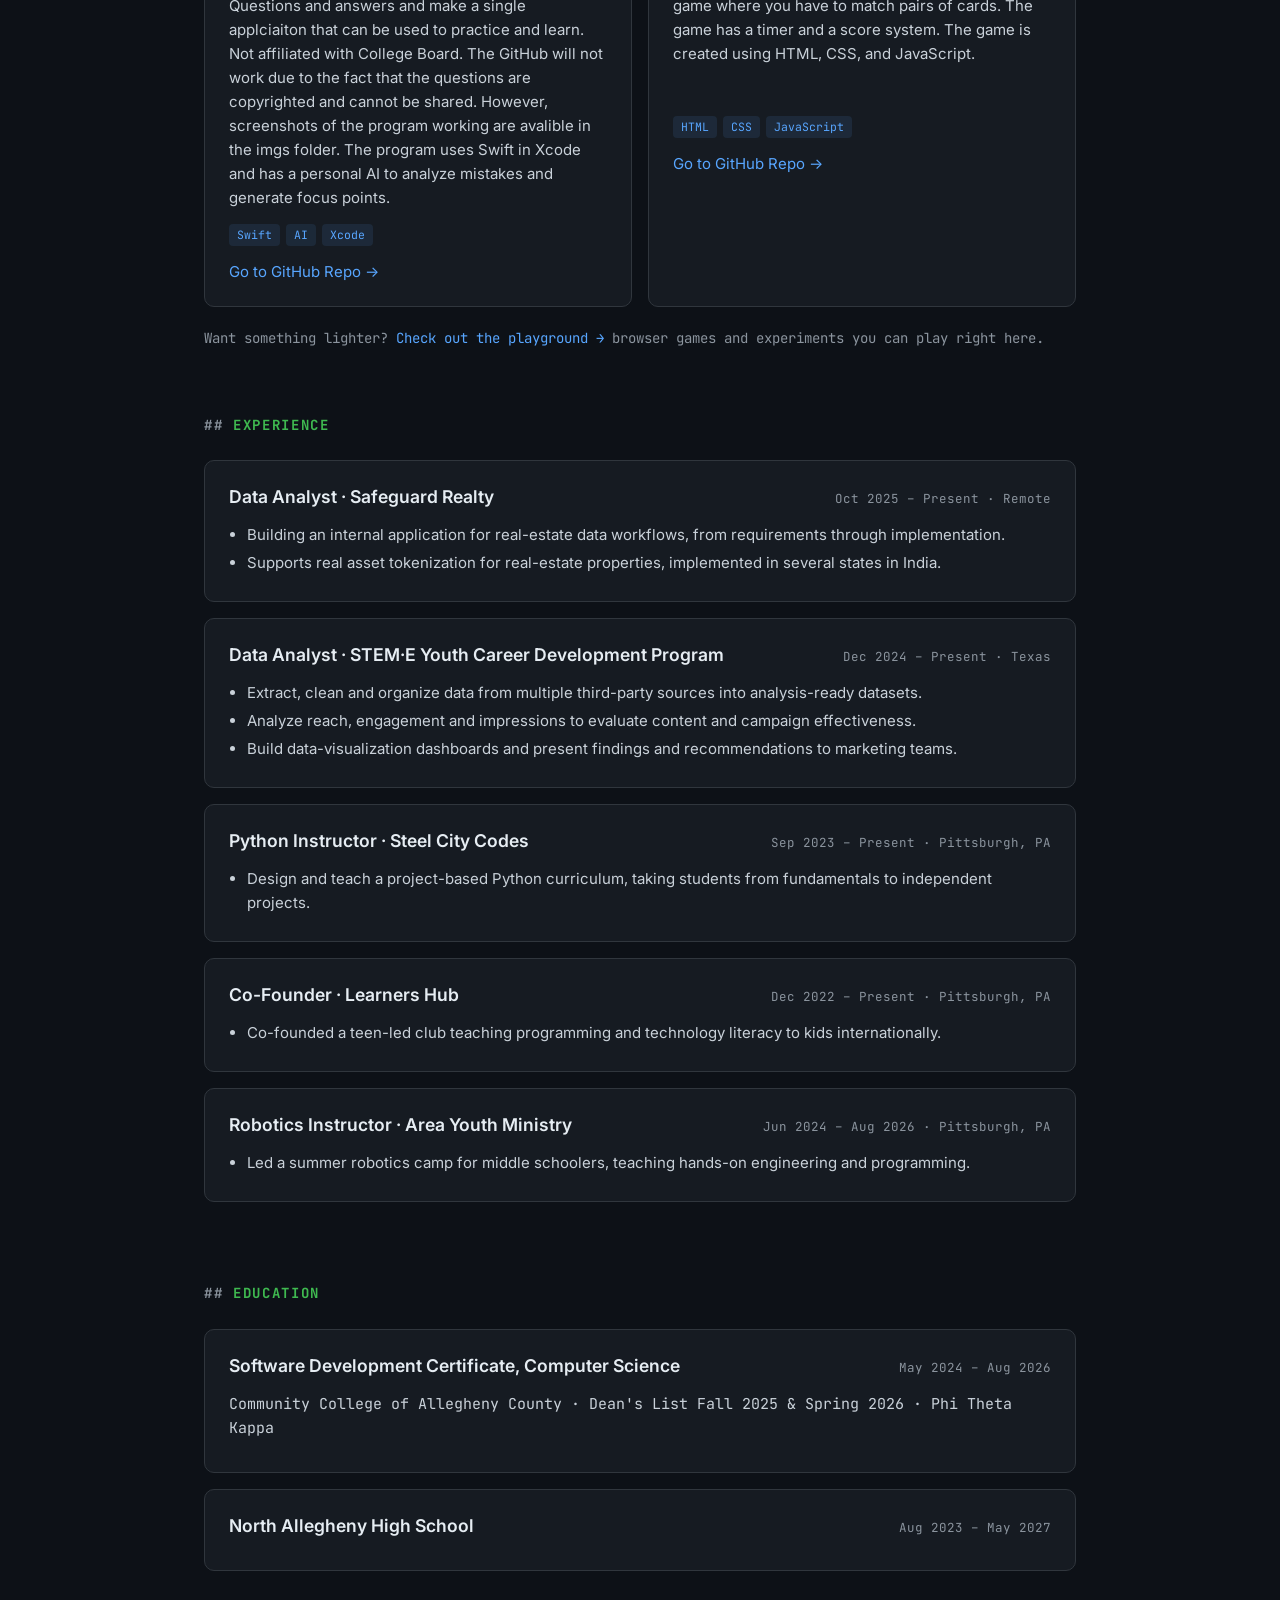
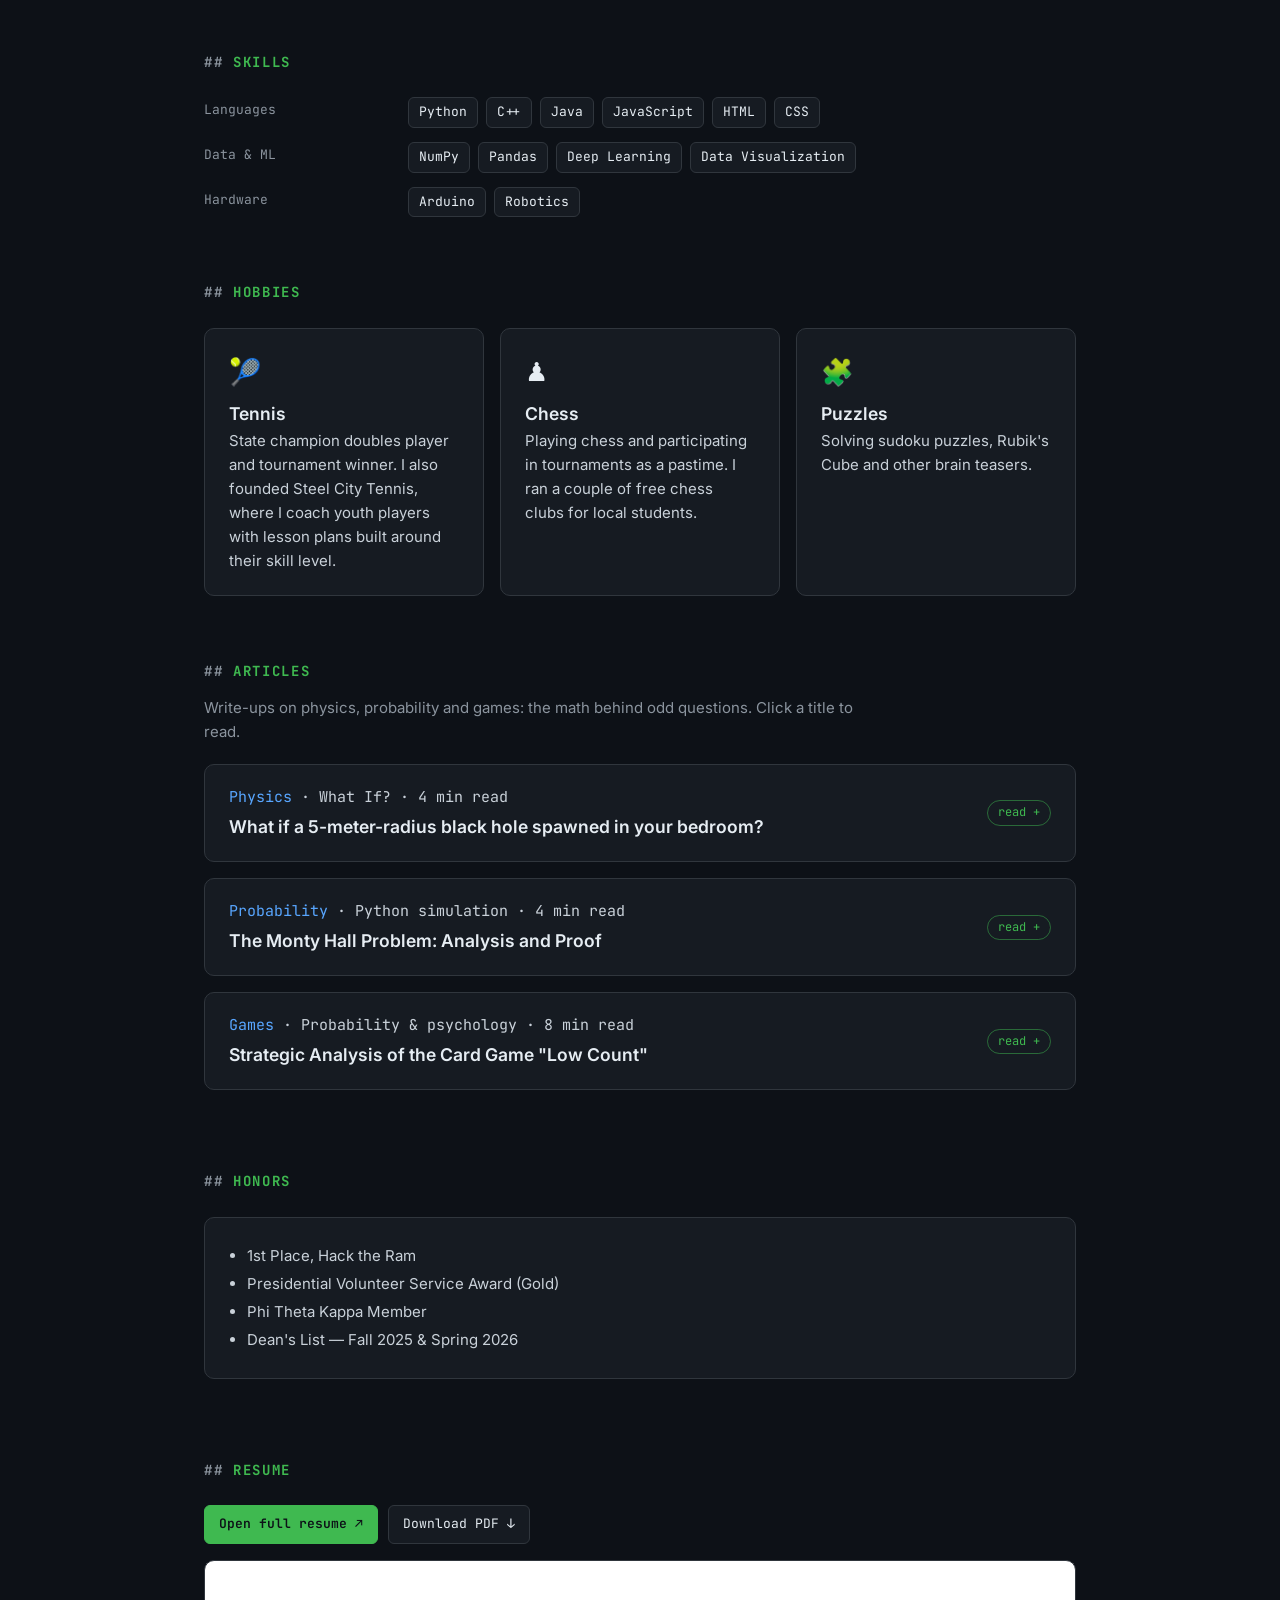
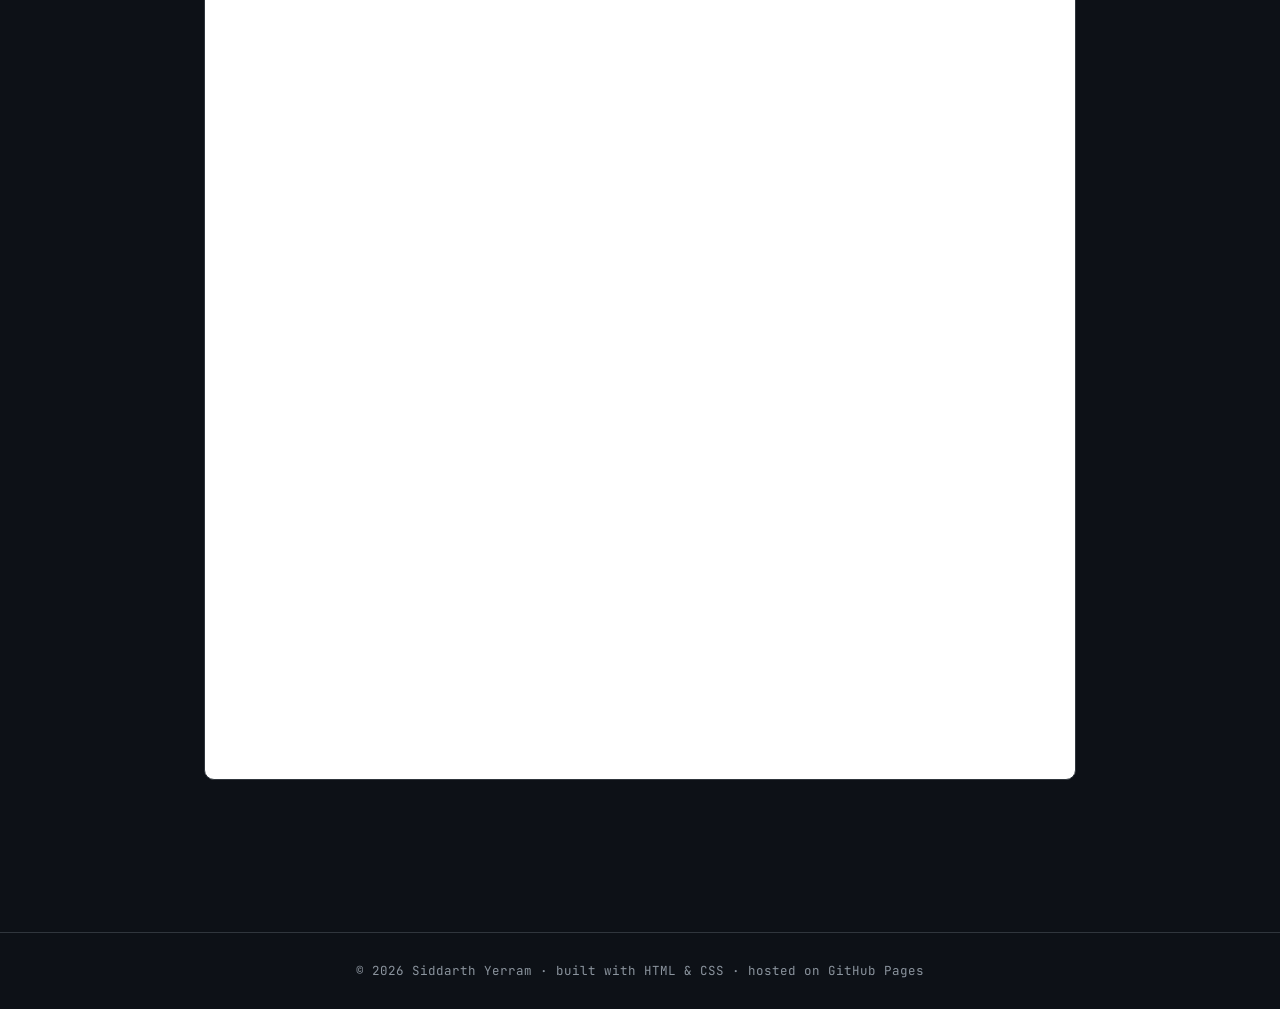
==== commit ceda466d: "Refactor What If? section to Articles section Updated the styling and structure of the Articles sect" ====
--- a/index.html
+++ b/index.html
@@ -102,29 +102,53 @@
 
   .hobby-icon { font-size: 26px; margin-bottom: 8px; }
 
-  /* ---- What If? section ---- */
+  /* ---- Articles section ---- */
   .section-intro { color: var(--muted); font-size: 15px; margin: -10px 0 20px; max-width: 680px; }
-  details.whatif { padding: 0; overflow: hidden; }
-  details.whatif summary {
+  details.article { padding: 0; overflow: hidden; }
+  details.article summary {
     list-style: none; cursor: pointer; padding: 20px 24px;
     display: flex; justify-content: space-between; align-items: center; gap: 16px;
   }
-  details.whatif summary::-webkit-details-marker { display: none; }
-  details.whatif summary h3 { font-size: 1.1rem; }
-  details.whatif summary .toggle {
+  details.article summary::-webkit-details-marker { display: none; }
+  details.article summary h3 { font-size: 1.1rem; }
+  .article-meta { font-family: var(--mono); font-size: 12px; color: var(--muted); margin-bottom: 4px; }
+  .article-cat { color: var(--accent-2); }
+  .article-body ul { margin: 8px 0 8px 18px; }
+  .article-body blockquote {
+    border-left: 3px solid var(--accent-2); padding: 8px 14px; margin: 12px 0;
+    color: #c9d1d9; font-style: italic; background: rgba(88,166,255,0.06); border-radius: 0 6px 6px 0;
+  }
+  .byline { font-family: var(--mono); font-size: 12px; color: var(--muted); margin-top: 6px; }
+  pre.code {
+    font-family: var(--mono); font-size: 12.5px; line-height: 1.55; color: #c9d1d9;
+    background: var(--bg); border: 1px solid var(--border); border-radius: 6px;
+    padding: 12px 14px; margin: 10px 0; overflow-x: auto; white-space: pre;
+  }
+  pre.code .c { color: var(--muted); }
+  pre.code .k { color: #ff7b72; }
+  pre.code .s { color: #a5d6ff; }
+  pre.output { border-color: rgba(63,185,80,0.5); color: var(--accent); }
+  .tbl-wrap { overflow-x: auto; margin: 12px 0; }
+  table.data { border-collapse: collapse; width: 100%; font-size: 14px; }
+  table.data th, table.data td { border-bottom: 1px solid var(--border); padding: 8px 10px; text-align: left; white-space: nowrap; }
+  table.data th { font-family: var(--mono); font-size: 12px; color: var(--muted); font-weight: 600; text-transform: uppercase; letter-spacing: .04em; }
+  table.data td { color: #c9d1d9; }
+  table.data td.yes, .yes { color: var(--accent); font-weight: 600; }
+  table.data td.no, .no { color: #f0883e; font-weight: 600; }
+  details.article summary .toggle {
     font-family: var(--mono); font-size: 12px; color: var(--accent);
     border: 1px solid rgba(63,185,80,0.5); border-radius: 999px; padding: 2px 10px; white-space: nowrap;
   }
-  details.whatif[open] summary .toggle::after { content: ' −'; }
-  details.whatif:not([open]) summary .toggle::after { content: ' +'; }
-  details.whatif[open] summary { border-bottom: 1px solid var(--border); }
-  details.whatif summary:hover h3 { color: var(--accent); }
-  .whatif-body { padding: 8px 24px 24px; }
-  .whatif-body h4 {
+  details.article[open] summary .toggle::after { content: ' −'; }
+  details.article:not([open]) summary .toggle::after { content: ' +'; }
+  details.article[open] summary { border-bottom: 1px solid var(--border); }
+  details.article summary:hover h3 { color: var(--accent); }
+  .article-body { padding: 8px 24px 24px; }
+  .article-body h4 {
     font-family: var(--mono); font-size: 13px; color: var(--accent-2);
     margin: 22px 0 8px; text-transform: uppercase; letter-spacing: 0.06em;
   }
-  .whatif-body p { margin: 10px 0; }
+  .article-body p { margin: 10px 0; }
   .tldr {
     border-left: 3px solid var(--accent); background: rgba(63,185,80,0.07);
     padding: 10px 14px; border-radius: 0 6px 6px 0; margin: 14px 0 4px;
@@ -181,7 +205,7 @@
   .reveal.visible { opacity: 1; transform: none; }
 
   .card { transition: transform .2s ease, border-color .2s ease, box-shadow .2s ease; }
-  .card:not(.whatif):hover {
+  .card:not(.article):hover {
     transform: translateY(-4px); border-color: rgba(63,185,80,0.6);
     box-shadow: 0 8px 24px rgba(0,0,0,0.35);
   }
@@ -218,7 +242,7 @@
       <li><a href="#experience">experience</a></li>
       <li><a href="#skills">skills</a></li>
       <li><a href="#hobbies">hobbies</a></li>
-      <li><a href="#what-if">what-if</a></li>
+      <li><a href="#articles">articles</a></li>
       <li><a href="#resume">resume</a></li>
       <li><a href="playground.html">playground</a></li>
     </ul>
@@ -321,11 +345,11 @@
         <p style="margin-top:14px"><a href="https://github.com/sryerram05/proj-1500" target="_blank" rel="noopener">Go to GitHub Repo →</a></p>
       </div>
 
-        <div class="card">
+      <div class="card">
         <h3>Memory Game</h3>
         <p class="meta">Personal Project</p>
         <p>
-          Game I made a long time ago that is a simple memory game where you have to match pairs of cards. The game has a timer and a score system. The game is created using HTML, CSS, and JavaScript. 
+          Game I made a long time ago that is a simple memory game where you have to match pairs of cards. The game has a timer and a score system. The game is created using HTML, CSS, and JavaScript.
         </p>
         <div class="tags"><span class="tag">HTML</span><span class="tag">CSS</span><span class="tag">JavaScript</span></div>
         <p style="margin-top:14px"><a href="https://github.com/sryerram05/memory-game" target="_blank" rel="noopener">Go to GitHub Repo →</a></p>
@@ -424,17 +448,20 @@
     </div>
   </section>
 
-  <section id="what-if">
-    <h2>What If?</h2>
-    <p class="section-intro">Bizarre scenarios, answered with real physics. Click a question to see the math.</p>
-
-    <!-- To add a new scenario, copy one <details class="card whatif"> ... </details> block below. -->
-    <details class="card whatif">
+  <section id="articles">
+    <h2>Articles</h2>
+    <p class="section-intro">Write-ups on physics, probability and games: the math behind odd questions. Click a title to read.</p>
+
+    <!-- To add a new article, copy one <details class="card article"> ... </details> block below. -->
+    <details class="card article">
       <summary>
-        <h3>What if a 5-meter-radius black hole spawned in your bedroom?</h3>
-        <span class="toggle">math</span>
+        <div>
+          <p class="article-meta"><span class="article-cat">Physics</span> · What If? · 4 min read</p>
+          <h3>What if a 5-meter-radius black hole spawned in your bedroom?</h3>
+        </div>
+        <span class="toggle">read</span>
       </summary>
-      <div class="whatif-body">
+      <div class="article-body">
         <p class="tldr"><strong>Short answer:</strong> you would never get to see it. The Earth would be destroyed almost instantly, and the Moon would fall in a few hours later.</p>
 
         <h4>Step 1: How heavy is it?</h4>
@@ -493,6 +520,299 @@
         <p class="punchline">Safe to say, you will not be going to school tomorrow.</p>
       </div>
     </details>
+
+    <details class="card article">
+      <summary>
+        <div>
+          <p class="article-meta"><span class="article-cat">Probability</span> · Python simulation · 4 min read</p>
+          <h3>The Monty Hall Problem: Analysis and Proof</h3>
+        </div>
+        <span class="toggle">read</span>
+      </summary>
+      <div class="article-body">
+        <p class="byline">Siddarth Yerram · December 25, 2025</p>
+
+        <p>Here is a question that seems simple enough:</p>
+        <blockquote>
+          You are on a game show with three doors. Behind two of them is nothing; behind one is a brand-new Ferrari.
+          You pick a door: 1, 2 or 3. The host then opens one of the other doors, revealing nothing, and asks if you
+          want to switch. Do you switch, and why?
+        </blockquote>
+        <p class="tldr"><strong>Short answer:</strong> always switch. Staying wins 1/3 of the time; switching wins 2/3 of the time.</p>
+
+        <h4>Analysis</h4>
+        <p>
+          The Monty Hall problem, first introduced in 1975, shows a counterintuitive result in probability theory.
+          There are three doors: one hides a car (the prize), and the other two hide goats. When you first pick a door,
+          the chance that it hides the car is <strong>1/3 (33.3%)</strong>, and the chance the car is behind one of the
+          other two doors is <strong>2/3 (66.7%)</strong>.
+        </p>
+        <p>
+          The host then opens one of the two remaining doors and reveals a goat. The key rule: the host
+          <em>never</em> opens your door and <em>never</em> reveals the car. You can now stay or switch to the other
+          unopened door.
+        </p>
+        <p>
+          It looks like the odds should now be 50–50, but they aren't. Your original door still has a 1/3 chance,
+          because the host's move tells you nothing new about it. The 2/3 that was spread across the two other doors
+          now sits entirely on the single unopened door, since the host removed the goat for you.
+        </p>
+        <div class="stat-row">
+          <div class="stat"><div class="num">33.3%</div><div class="lbl">win chance if you stay</div></div>
+          <div class="stat"><div class="num">66.7%</div><div class="lbl">win chance if you switch</div></div>
+          <div class="stat"><div class="num">2×</div><div class="lbl">better odds by switching</div></div>
+        </div>
+
+        <h4>Proof with Python</h4>
+        <p>To prove it, I simulated the game 100,000 times for each strategy:</p>
+<pre class="code"><span class="k">import</span> random
+
+<span class="k">def</span> monty_hall(trials, switch):
+    wins = 0
+    revealed = -1
+
+    <span class="k">for</span> i <span class="k">in</span> range(trials):
+        <span class="c"># set up doors</span>
+        doors = [0, 0, 0]
+        car = random.randint(0, 2)
+        doors[car] = 1
+
+        <span class="c"># player chooses a door</span>
+        choice = random.randint(0, 2)
+
+        <span class="c"># host reveals a goat door (not chosen, not the car)</span>
+        <span class="k">for</span> j <span class="k">in</span> range(3):
+            <span class="k">if</span> j != choice <span class="k">and</span> doors[j] == 0:
+                revealed = j
+                <span class="k">break</span>
+
+        <span class="c"># player switches if required</span>
+        <span class="k">if</span> switch:
+            <span class="k">for</span> j <span class="k">in</span> range(3):
+                <span class="k">if</span> j != choice <span class="k">and</span> j != revealed:
+                    choice = j
+                    <span class="k">break</span>
+
+        <span class="c"># check win</span>
+        <span class="k">if</span> doors[choice] == 1:
+            wins += 1
+
+    <span class="k">return</span> (wins / trials) * 100
+
+print(<span class="s">"Win % without switching: "</span> + str(monty_hall(100000, <span class="k">False</span>)))
+print(<span class="s">"Win % with switching: "</span> + str(monty_hall(100000, <span class="k">True</span>)))</pre>
+        <p>Sample output:</p>
+<pre class="code output">Win % without switching: 33.28
+Win % with switching: 66.671</pre>
+        <p>
+          In each trial, one of three doors randomly gets the car. The player picks a random door, and the host opens a
+          different door that has a goat. If switching is turned on, the player moves to the only remaining unopened door.
+          The program then checks whether the final door has the car and counts the win. After all trials, the function
+          returns the win percentage.
+        </p>
+        <p>
+          Running it for both strategies confirms the math: staying wins about a third of the time, and switching wins
+          about two thirds of the time.
+        </p>
+        <p class="punchline">Final verdict: always switch. It doubles your chance of driving home in the Ferrari.</p>
+      </div>
+    </details>
+
+    <details class="card article">
+      <summary>
+        <div>
+          <p class="article-meta"><span class="article-cat">Games</span> · Probability &amp; psychology · 8 min read</p>
+          <h3>Strategic Analysis of the Card Game "Low Count"</h3>
+        </div>
+        <span class="toggle">read</span>
+      </summary>
+      <div class="article-body">
+        <p class="byline">Siddarth Yerram · December 25, 2025</p>
+        <p class="tldr"><strong>Short answer:</strong> on the first round, draw from the pile when the odds of getting an equal or lower card are above 50%; otherwise take the card just played. After that, watch the players, not just the cards.</p>
+
+        <h4>How the game works</h4>
+        <p>
+          Low Count is played by two or more players with a full 52-card deck plus two jokers. Each player is dealt
+          seven cards, and the goal is to get the total point value of your hand as low as possible. Players take turns
+          playing and drawing cards, trying to swap high cards for low ones.
+        </p>
+        <ul>
+          <li><strong>Card values:</strong> number cards are worth their face value, face cards are worth 10, aces are worth 1, and jokers are worth 0.</li>
+          <li><strong>Joker rank:</strong> after the deal, two cards are turned face up. One starts the discard pile; the other sets the joker rank for the round. Every card of that rank becomes a joker worth 0. For example, if the 3 of hearts is turned up, every 3 in the game is a joker.</li>
+          <li><strong>Turns:</strong> play goes clockwise. On your turn you play one card to the discard pile, then take a replacement to stay at seven cards: either the card the previous player just played, or a random card from the draw pile.</li>
+          <li><strong>Matching rule:</strong> if the previous player plays a card and you hold the same rank, you can immediately play all your matching cards, and you don't draw a replacement that turn.</li>
+          <li><strong>Calling "show":</strong> if you think you have the lowest total, call "show" and everyone reveals. If you're lowest, you score 0 for the round. If you're not, you get 25 points, and whoever actually had the lowest hand scores 0.</li>
+          <li><strong>Winning:</strong> the game lasts 13 rounds. The lowest total score wins.</li>
+        </ul>
+
+        <h4>The question</h4>
+        <p>When should you take the card the previous player played, and when should you draw from the pile? What are the chances of drawing a lower card?</p>
+
+        <h4>Worked example: Scenario 1</h4>
+        <p>
+          The previous player plays an <strong>8</strong>, the joker rank is <strong>9</strong>, and you're the second
+          player, so nothing else has been played yet. There are 13 possible ranks you could draw (Ace through King).
+        </p>
+        <ul>
+          <li><strong>Bad draws</strong> (worth more than 8): 10, J, Q, K → <strong>4</strong></li>
+          <li><strong>Good draws</strong> (worth less than 8): A, 2, 3, 4, 5, 6, 7, plus 9 (joker, worth 0) → <strong>8</strong></li>
+          <li><strong>Equal draw:</strong> another 8. It doesn't make your hand worse, so count it as good → <strong>9</strong> good in total</li>
+        </ul>
+        <div class="eq">P(good) = 9 / 13 ≈ <span class="result">69.23%</span> &nbsp;&nbsp; P(bad) = 4 / 13 ≈ 30.77%</div>
+        <p>With almost a 70% chance of doing at least as well, the best move is to draw from the pile.</p>
+
+        <h4>All six scenarios</h4>
+        <p>The same method applied to six combinations of played card and joker rank:</p>
+        <div class="tbl-wrap">
+          <table class="data">
+            <thead><tr><th>#</th><th>Card played</th><th>Joker rank</th><th>Good / Bad</th><th>P(good)</th><th>Best move</th></tr></thead>
+            <tbody>
+              <tr><td>1</td><td>8</td><td>9</td><td>9 / 4</td><td>69.23%</td><td class="yes">Draw from pile</td></tr>
+              <tr><td>2</td><td>8</td><td>7</td><td>8 / 5</td><td>61.54%</td><td class="yes">Draw from pile</td></tr>
+              <tr><td>3</td><td>7</td><td>8</td><td>8 / 5</td><td>61.54%</td><td class="yes">Draw from pile</td></tr>
+              <tr><td>4</td><td>7</td><td>6</td><td>7 / 6</td><td>53.85%</td><td class="yes">Draw from pile</td></tr>
+              <tr><td>5</td><td>6</td><td>7</td><td>7 / 6</td><td>53.85%</td><td class="yes">Draw from pile</td></tr>
+              <tr><td>6</td><td>6</td><td>5</td><td>6 / 7</td><td>46.15%</td><td class="no">Take the 6</td></tr>
+            </tbody>
+          </table>
+        </div>
+        <p>
+          The turning point is around 6. If a 6 is played and the joker rank is <em>higher</em> than 6, draw from the pile.
+          If the joker rank is <em>lower</em> than 6, take the 6. This is the safest play. You can take more risks and get
+          lucky, but you can also get unlucky. Luck matters, but the numbers don't lie.
+        </p>
+
+        <h4>Python: first-round odds</h4>
+<pre class="code"><span class="c"># prevCard - the card the previous player played</span>
+<span class="c"># joker    - the rank chosen as the joker</span>
+
+<span class="k">def</span> chance(prevCard, joker):
+    allCards = [<span class="s">'A'</span>, 2, 3, 4, 5, 6, 7, 8, 9, 10, <span class="s">'J'</span>, <span class="s">'Q'</span>, <span class="s">'K'</span>]
+    goodCards = []
+    badCards = []
+
+    index = allCards.index(prevCard)
+    <span class="k">for</span> i <span class="k">in</span> range(len(allCards)):
+        <span class="k">if</span> i &lt;= index <span class="k">or</span> allCards[i] == joker:
+            goodCards.append(allCards[i])
+        <span class="k">else</span>:
+            badCards.append(allCards[i])
+
+    <span class="k">return</span> [len(goodCards) / len(allCards), len(badCards) / len(allCards)]
+
+odds = chance(6, 3)
+print(<span class="s">"Chance of picking a good card from the pile:"</span>, odds[0] * 100, <span class="s">"%"</span>)
+print(<span class="s">"Chance of picking a bad card from the pile:"</span>, odds[1] * 100, <span class="s">"%"</span>)</pre>
+        <p>
+          The code finds the position of the card the previous player played. Every rank at or below it, plus the joker
+          rank, goes into the good list; everything else goes into the bad list. It then returns the chance of drawing a
+          good or bad card from the pile.
+        </p>
+        <p>
+          Keep in mind this only works for the <strong>first turn</strong>. Later on, many cards have already been played
+          and are no longer in the pile, so the real odds shift. Tracking that by hand, even with two players, is nearly
+          impossible. That's where simulation helps.
+        </p>
+
+        <h4>Python: who gets a specific card?</h4>
+<pre class="code"><span class="k">import</span> random
+
+<span class="k">def</span> simulate_specific_card(num_players, target_card, simulations, cards_per_player):
+    hits_per_player = [0] * num_players
+    hits_any_player = 0
+
+    <span class="k">for</span> _ <span class="k">in</span> range(simulations):
+        deck = []
+        suits = [<span class="s">"S"</span>, <span class="s">"H"</span>, <span class="s">"D"</span>, <span class="s">"C"</span>]
+        ranks = [<span class="s">"Ace"</span>, <span class="s">"2"</span>, <span class="s">"3"</span>, <span class="s">"4"</span>, <span class="s">"5"</span>, <span class="s">"6"</span>, <span class="s">"7"</span>,
+                 <span class="s">"8"</span>, <span class="s">"9"</span>, <span class="s">"10"</span>, <span class="s">"Jack"</span>, <span class="s">"Queen"</span>, <span class="s">"King"</span>]
+        <span class="k">for</span> suit <span class="k">in</span> suits:
+            <span class="k">for</span> rank <span class="k">in</span> ranks:
+                deck.append(f<span class="s">"{rank} {suit}"</span>)
+        deck.append(<span class="s">"Joker (Red)"</span>)
+        deck.append(<span class="s">"Joker (Black)"</span>)
+
+        <span class="c"># shuffle and deal</span>
+        random.shuffle(deck)
+        dealt = []
+        <span class="k">for</span> i <span class="k">in</span> range(num_players):
+            start = i * cards_per_player
+            dealt.append(deck[start:start + cards_per_player])
+
+        <span class="c"># check for the target card</span>
+        found_any = <span class="k">False</span>
+        <span class="k">for</span> i, hand <span class="k">in</span> enumerate(dealt):
+            <span class="k">if</span> target_card <span class="k">in</span> hand:
+                hits_per_player[i] += 1
+                found_any = <span class="k">True</span>
+        <span class="k">if</span> found_any:
+            hits_any_player += 1
+
+    <span class="k">return</span> {
+        <span class="s">"per_player"</span>: [h / simulations <span class="k">for</span> h <span class="k">in</span> hits_per_player],
+        <span class="s">"any_player"</span>: hits_any_player / simulations,
+    }
+
+result = simulate_specific_card(2, <span class="s">"Joker (Red)"</span>, 100_000, 7)
+<span class="k">for</span> i, p <span class="k">in</span> enumerate(result[<span class="s">"per_player"</span>]):
+    print(f<span class="s">"Player {i + 1}: {p}"</span>)
+print(f<span class="s">"At least one player: {result['any_player']}"</span>)</pre>
+        <p>Sample output:</p>
+<pre class="code output">Player 1: 0.13
+Player 2: 0.131
+At least one player: 0.2605</pre>
+        <p>
+          The program builds a 54-card deck (52 cards plus two jokers), shuffles it, and deals seven cards to each player.
+          It repeats this 100,000 times, counting how often a chosen card lands in each player's hand, and turns those
+          counts into probabilities.
+        </p>
+        <p>
+          Run it with different cards and player counts and each player's chance of holding any specific card is always
+          about <strong>13%</strong> (7 of 54 cards). Every card is equally likely to be dealt. Adding players raises the
+          chance that <em>someone</em> has it, because more cards get dealt. With seven cards each, a single deck runs out
+          during the 8th player's hand, so the 8th player's chance drops and players 9 and up have 0%. For the best game,
+          play with around five people per deck.
+        </p>
+
+        <h4>Psychology</h4>
+        <p>
+          To win more often, watch how other players act and talk, not just the cards, especially early on. In a typical
+          five-player game, expect at least one player (maybe you) to start with face cards. Most players dump their
+          highest cards first, because it lowers their score without forcing extra draws.
+        </p>
+        <p>
+          Early in the game, it helps to match the pace the others set. As face cards leave the table, everyone shifts to
+          lower cards, and staying in rhythm keeps your hand comparable to theirs. Sometimes slowing down pays off, though:
+          choosing between the last played card and the pile can be a low-risk move at the right moment.
+        </p>
+        <p>
+          Once face cards stop coming, most players are probably holding mid-range cards, roughly 4s through 8s. This is
+          when holding several cards of the same rank becomes powerful. For example, holding multiple 10s early looks bad,
+          but when someone plays a 10 later, you can dump them all at once and jump ahead.
+        </p>
+        <p>
+          Human behavior helps too. Researcher John Demartini explains that people naturally act first on what they think
+          matters most. In this game, that's why so many players lead with their highest cards, and knowing that lets you
+          predict their moves. Breaking the pattern by leading with mid-range cards is a bit risky and may end up similar
+          in points, but it can unsettle opponents. Faced with an unexpected strategy, people get unsure or overconfident
+          and make rushed decisions.
+        </p>
+        <p>
+          Watch what people say, too. Research discussed by Harvard Business School and reported in Forbes suggests that
+          people who are lying often talk more than necessary to sound convincing. If someone announces halfway through a
+          round that they "only have face cards," be suspicious: that's a bad hand, not one most people would advertise.
+          Once you catch a player exaggerating, don't fully trust what they say afterward.
+        </p>
+
+        <h4>Final verdict</h4>
+        <p>
+          Numbers don't lie, but people do. Use the odds to decide when to draw and when to take, and remember that if
+          lots of face cards have been played, few are left in the pile. Beyond that, it depends on the other players.
+          You can only control yourself, so combine smart card play with a good read on your opponents.
+        </p>
+        <p class="punchline">These strategies are theoretical and haven't been tested in real games. They can improve your odds, but they can't guarantee a win.</p>
+      </div>
+    </details>
   </section>
 
   <section id="awards">
@@ -527,7 +847,7 @@
 
   const reduceMotion = window.matchMedia('(prefers-reduced-motion: reduce)').matches;
 
-  
+  // Typing effect for "$ whoami"
   const typed = document.getElementById('typed');
   if (typed && !reduceMotion) {
     const text = typed.dataset.text;
@@ -539,7 +859,7 @@
     }, 300);
   }
 
-
+  // Fade cards and headings in as you scroll
   if ('IntersectionObserver' in window && !reduceMotion) {
     const items = document.querySelectorAll('section h2, section .card, .skills, .resume-actions, .resume-frame, .section-intro');
     const io = new IntersectionObserver((entries) => {
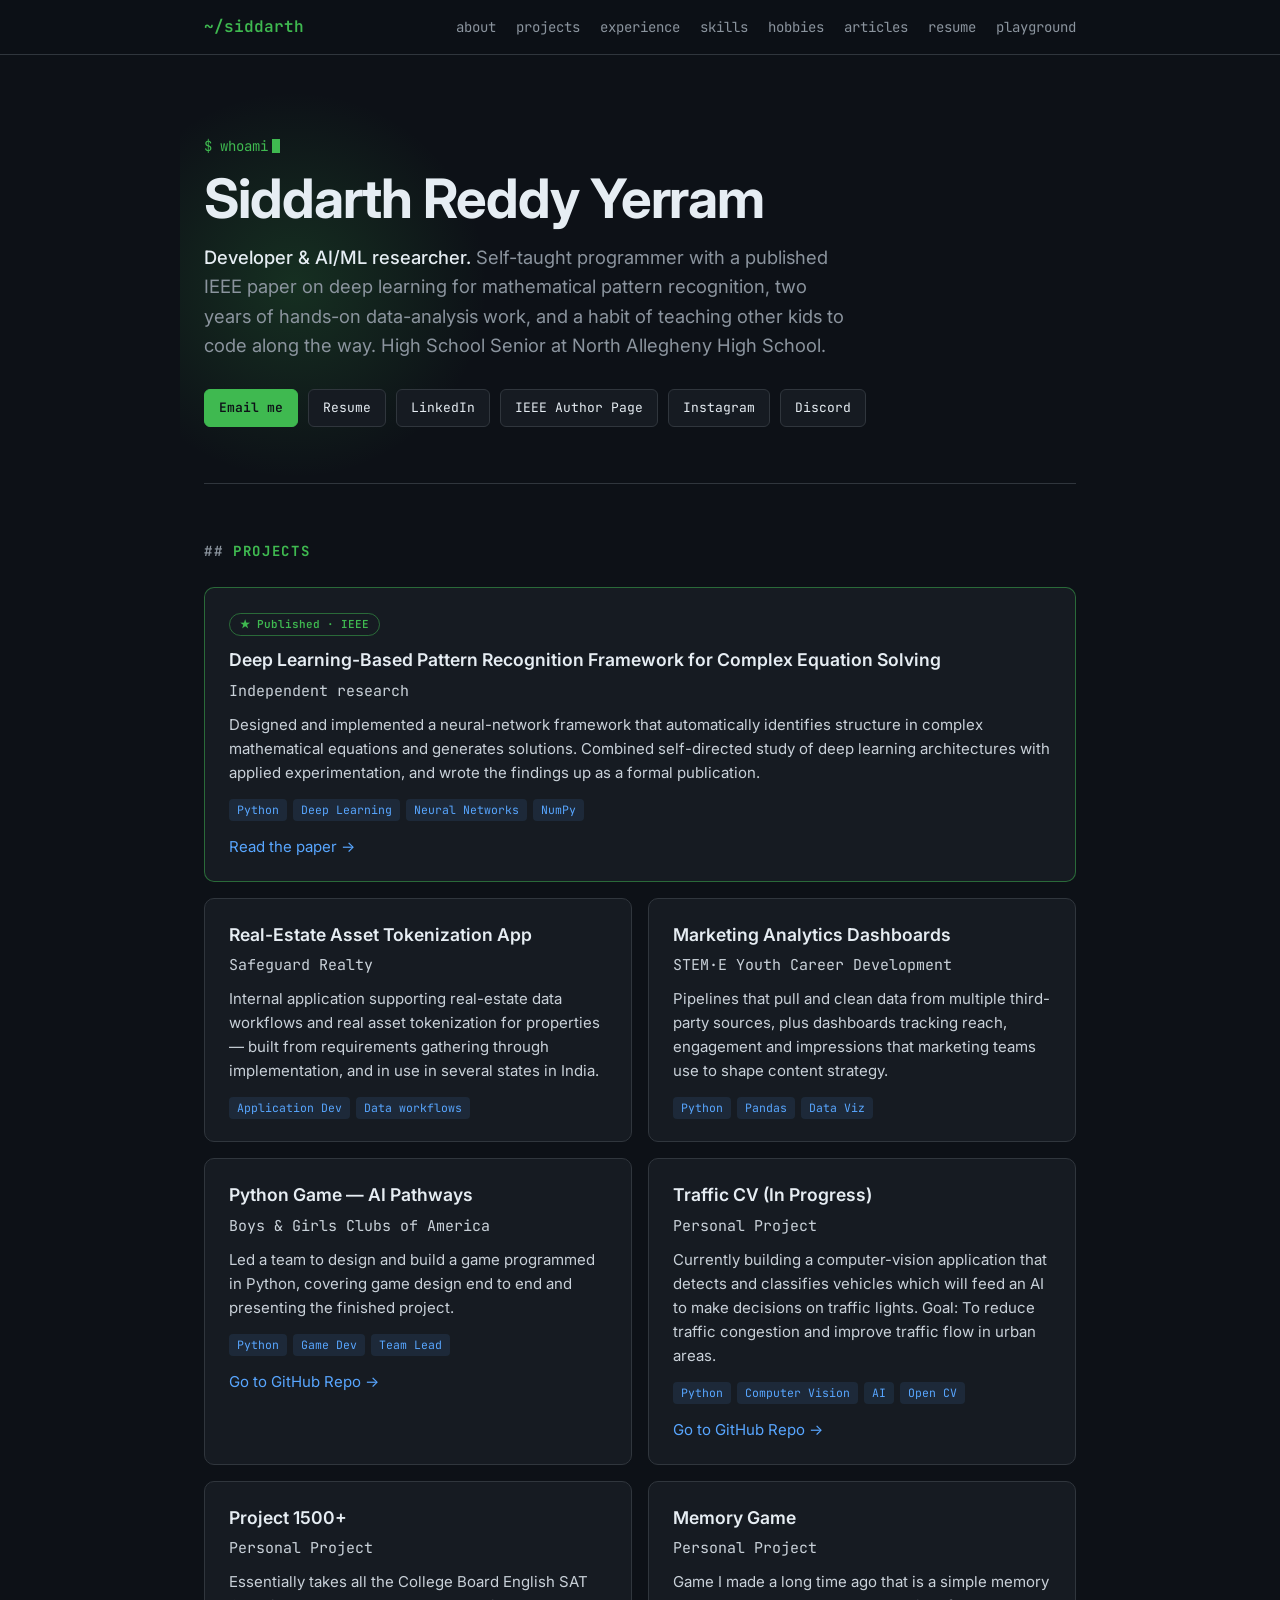
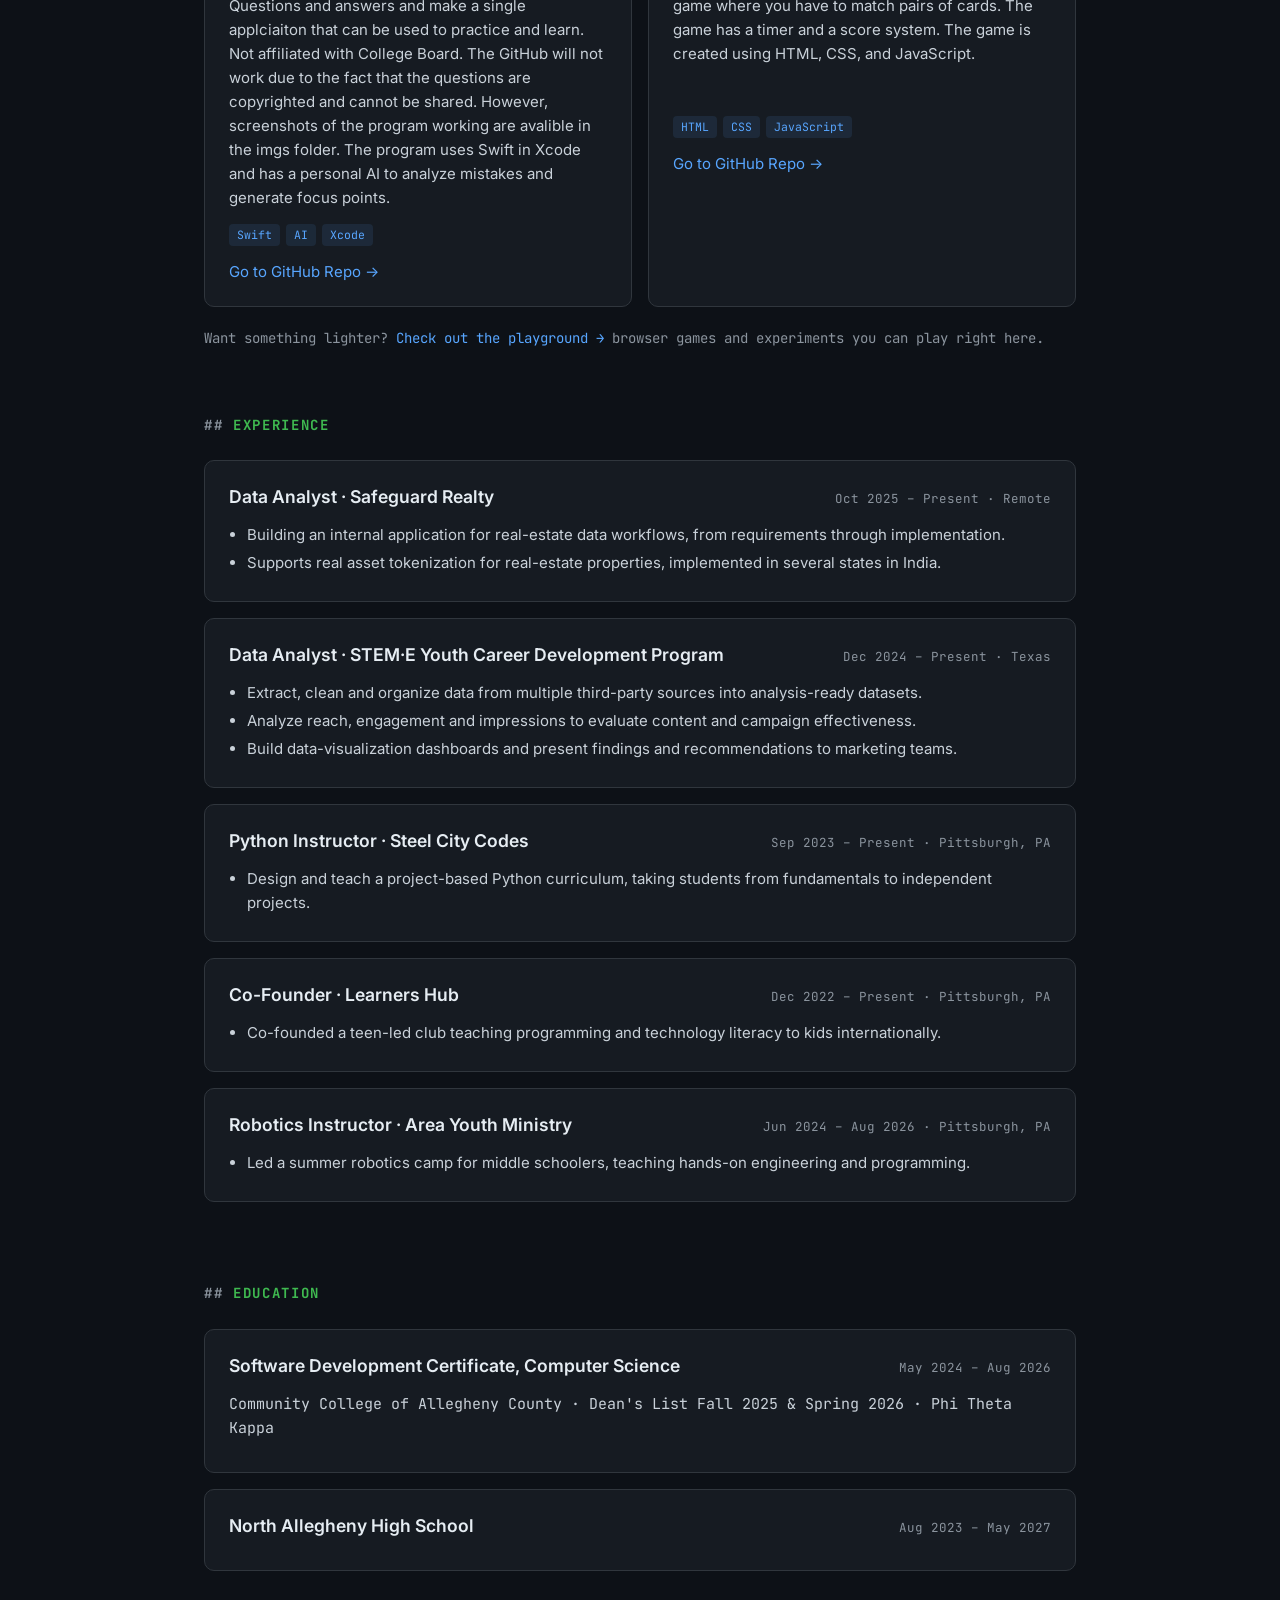
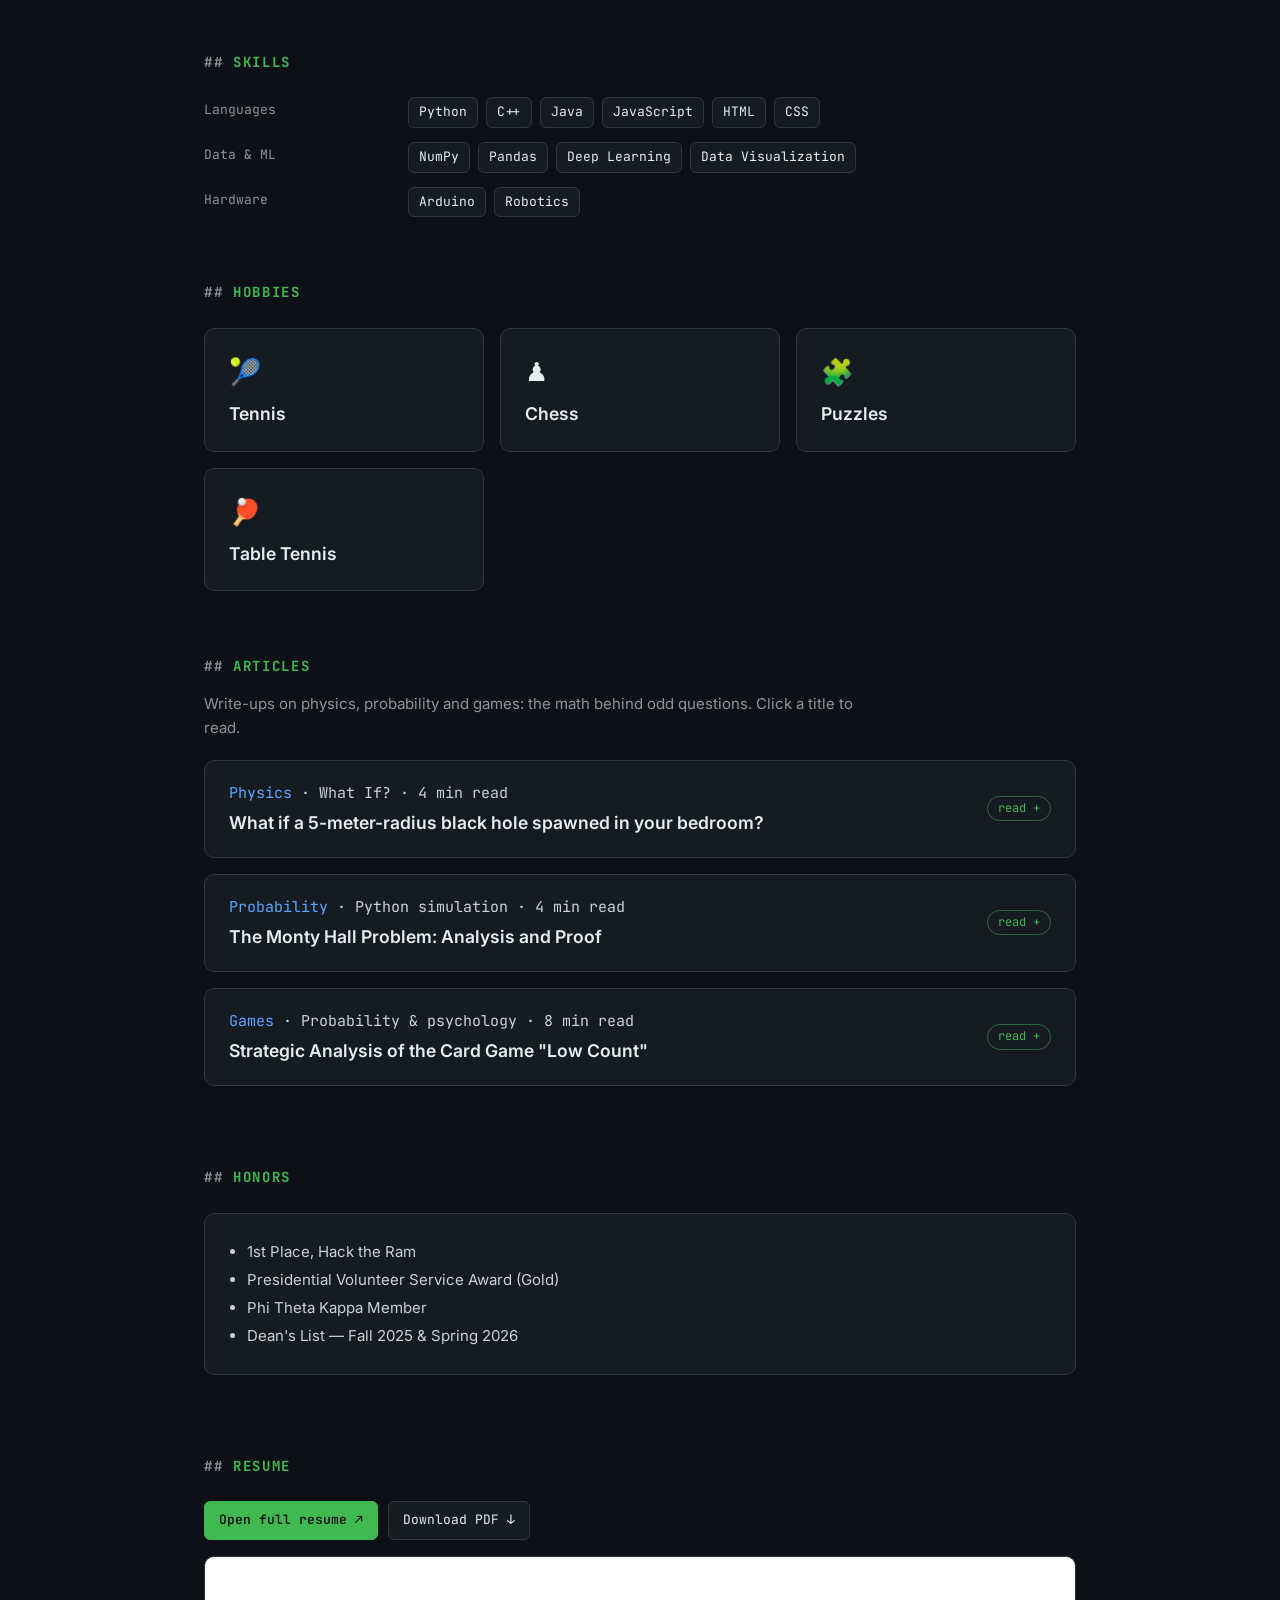
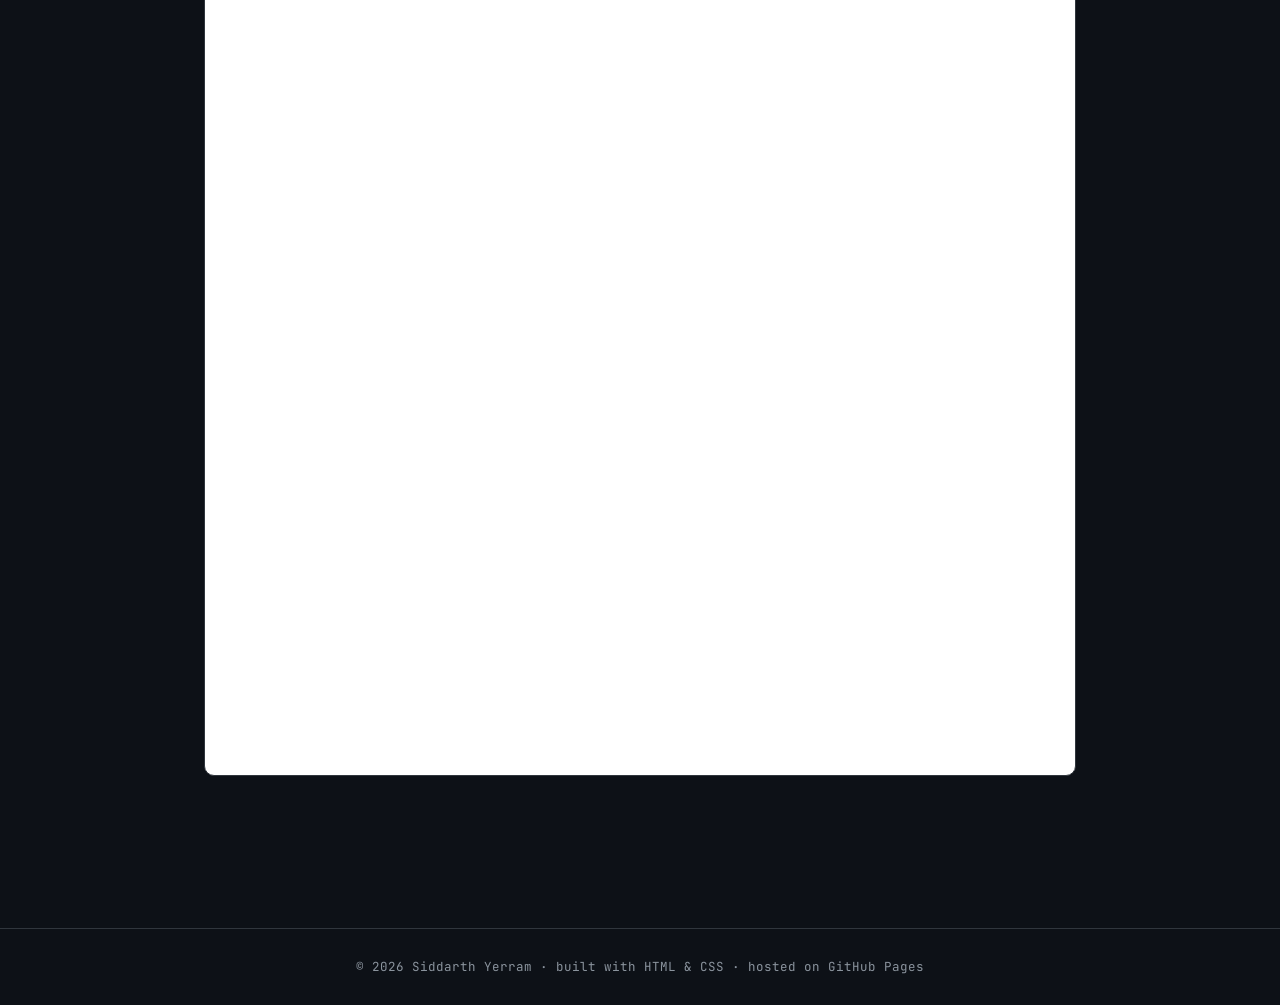
==== commit e6b70db8: "Add Table Tennis hobby card to index.html Added a new hobby section for Table Tennis." ====
--- a/index.html
+++ b/index.html
@@ -433,17 +433,18 @@
       <div class="card">
         <div class="hobby-icon">🎾</div>
         <h3>Tennis</h3>
-        <p>State champion doubles player and tournament winner. I also founded Steel City Tennis, where I coach youth players with lesson plans built around their skill level.</p>
       </div>
       <div class="card">
         <div class="hobby-icon">♟️</div>
         <h3>Chess</h3>
-        <p>Playing chess and participating in tournaments as a pastime. I ran a couple of free chess clubs for local students.</p>
       </div>
       <div class="card">
         <div class="hobby-icon">🧩</div>
         <h3>Puzzles</h3>
-        <p>Solving sudoku puzzles, Rubik's Cube and other brain teasers.</p>
+      </div>
+      <div class="card">
+        <div class="hobby-icon">🏓</div>
+        <h3>Table Tennis</h3>
       </div>
     </div>
   </section>
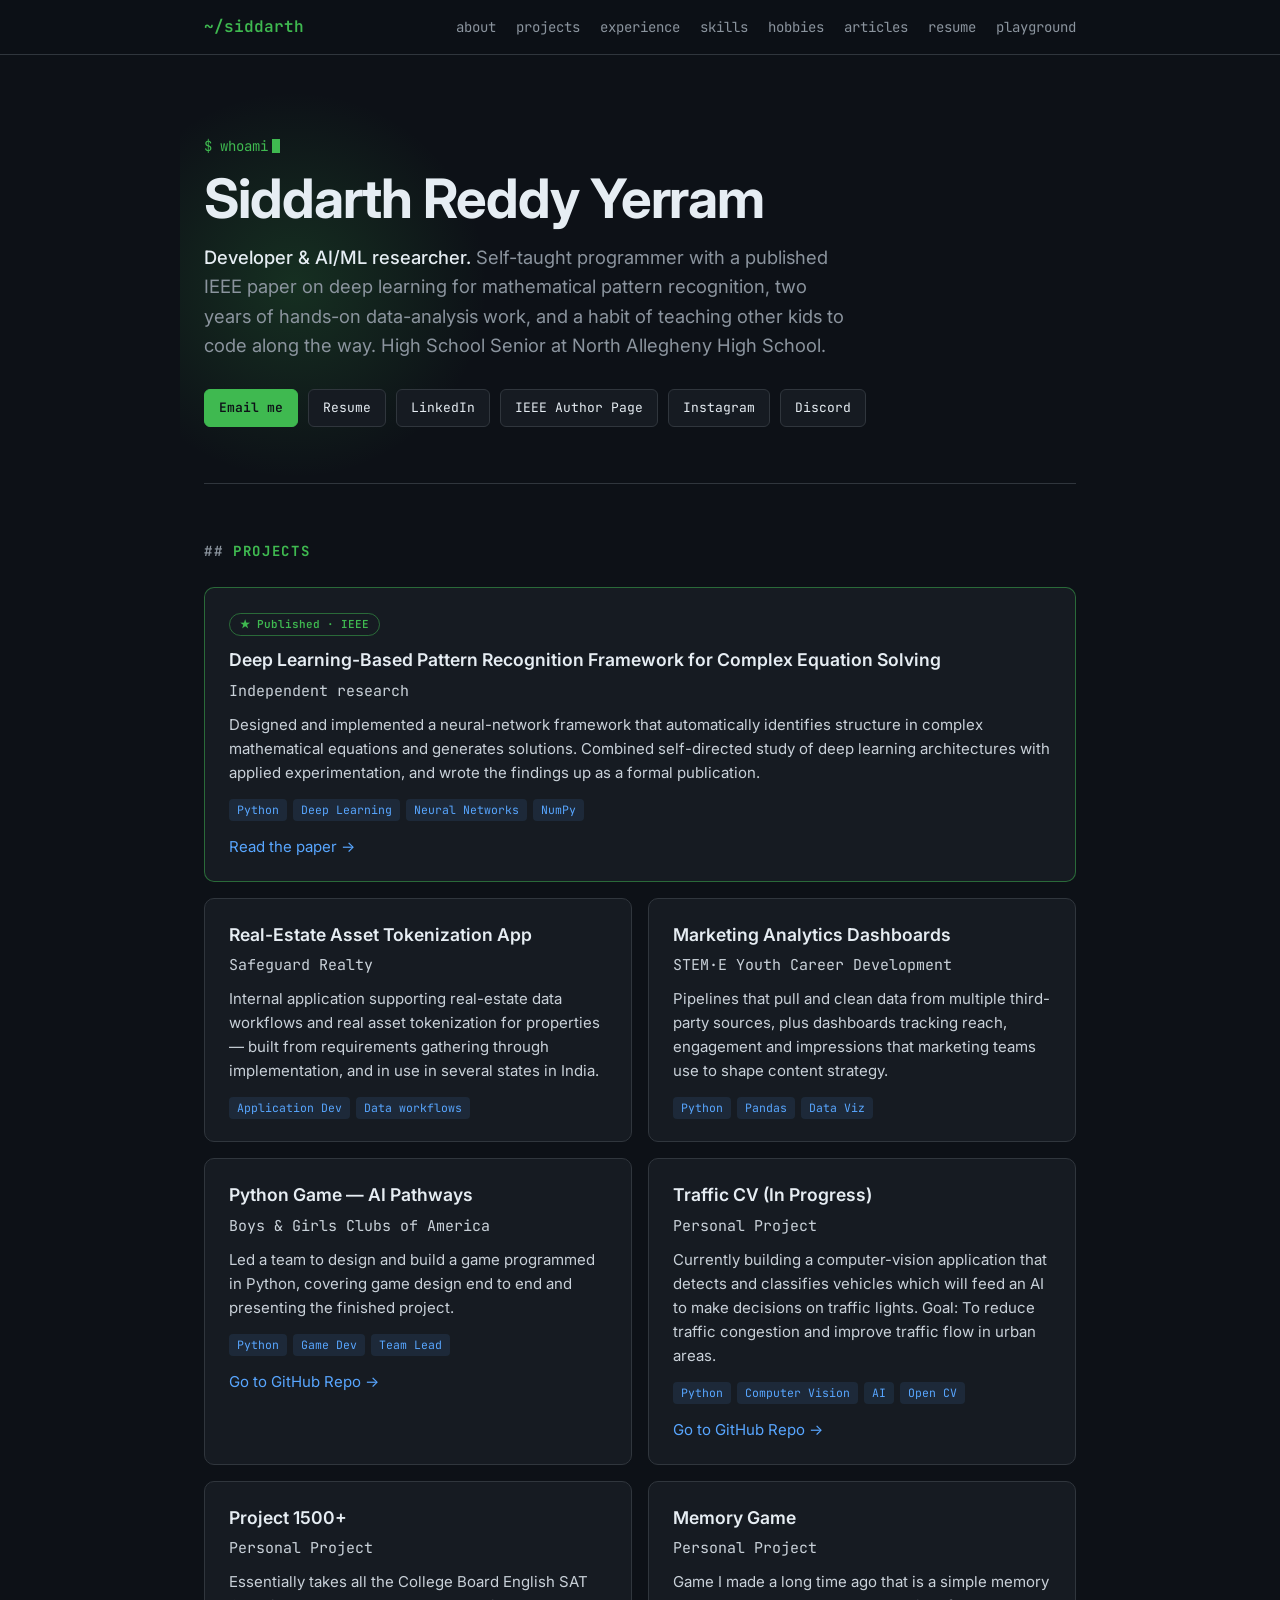
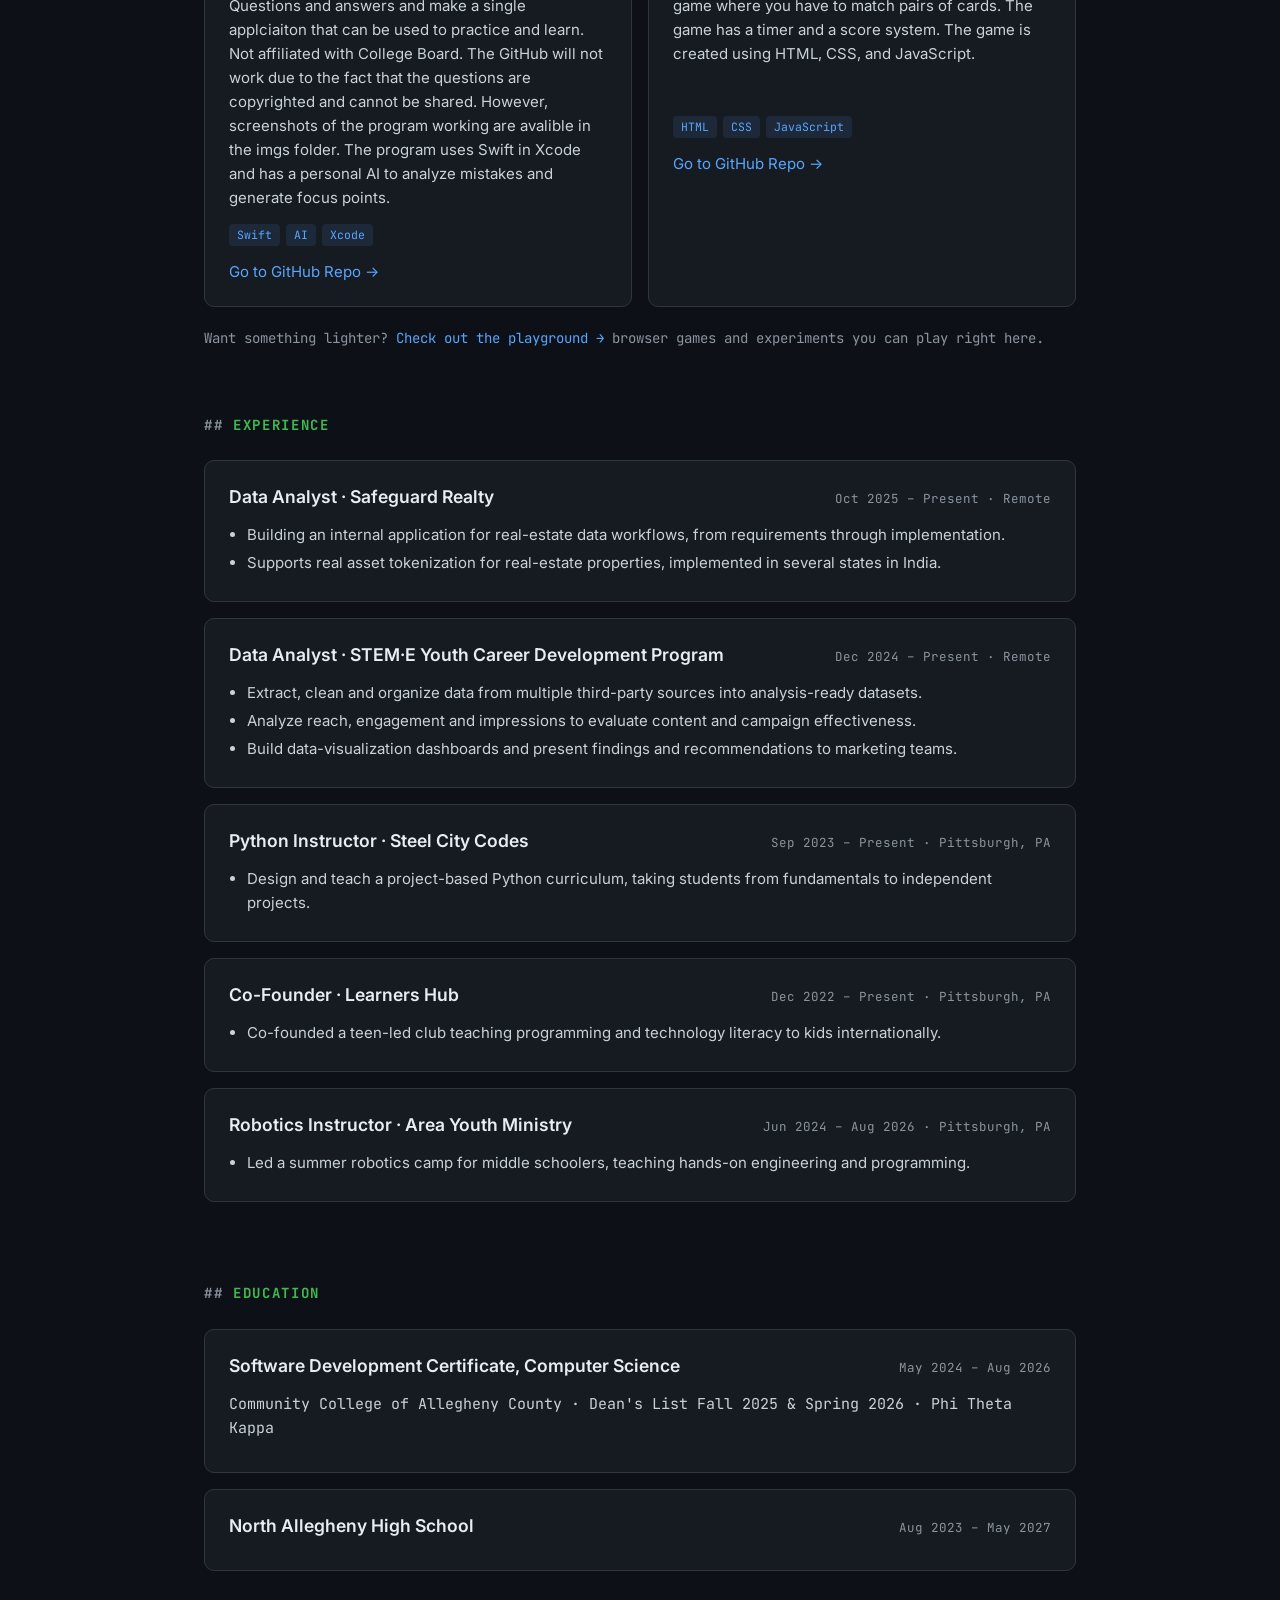
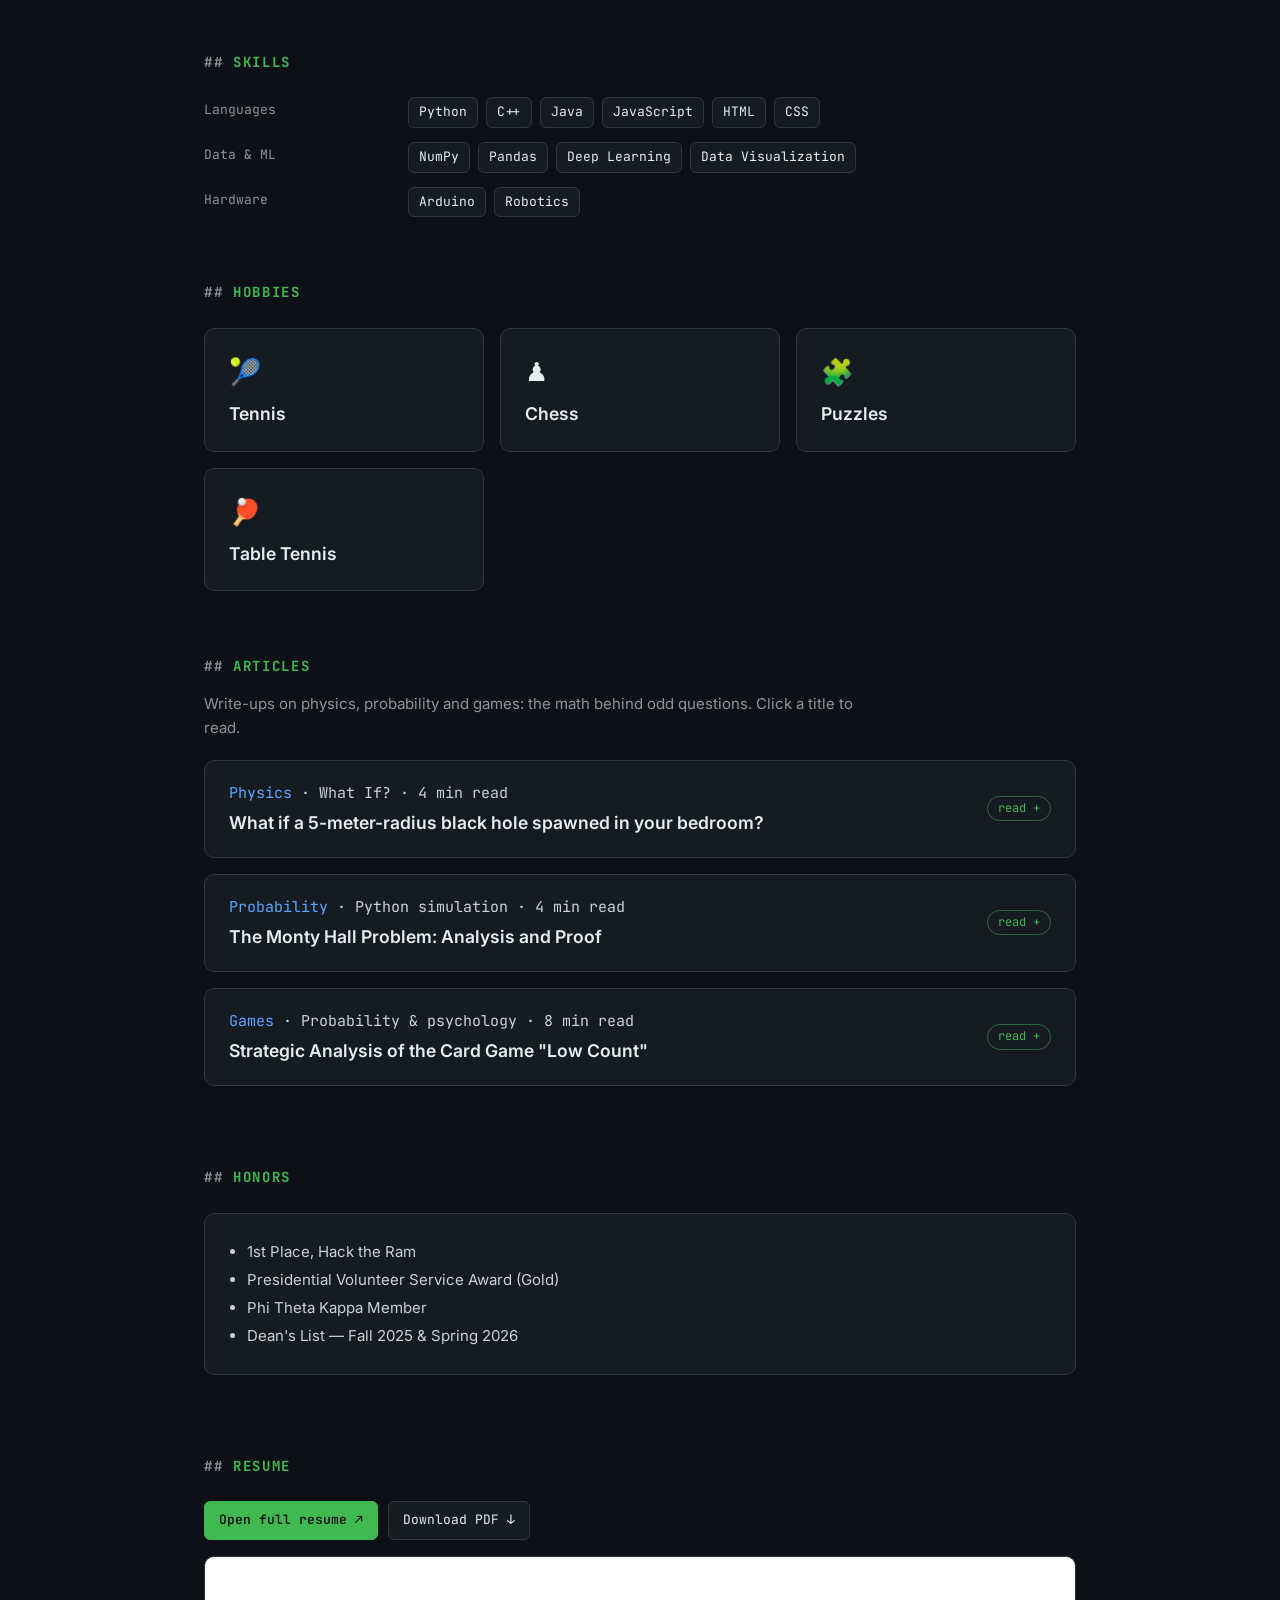
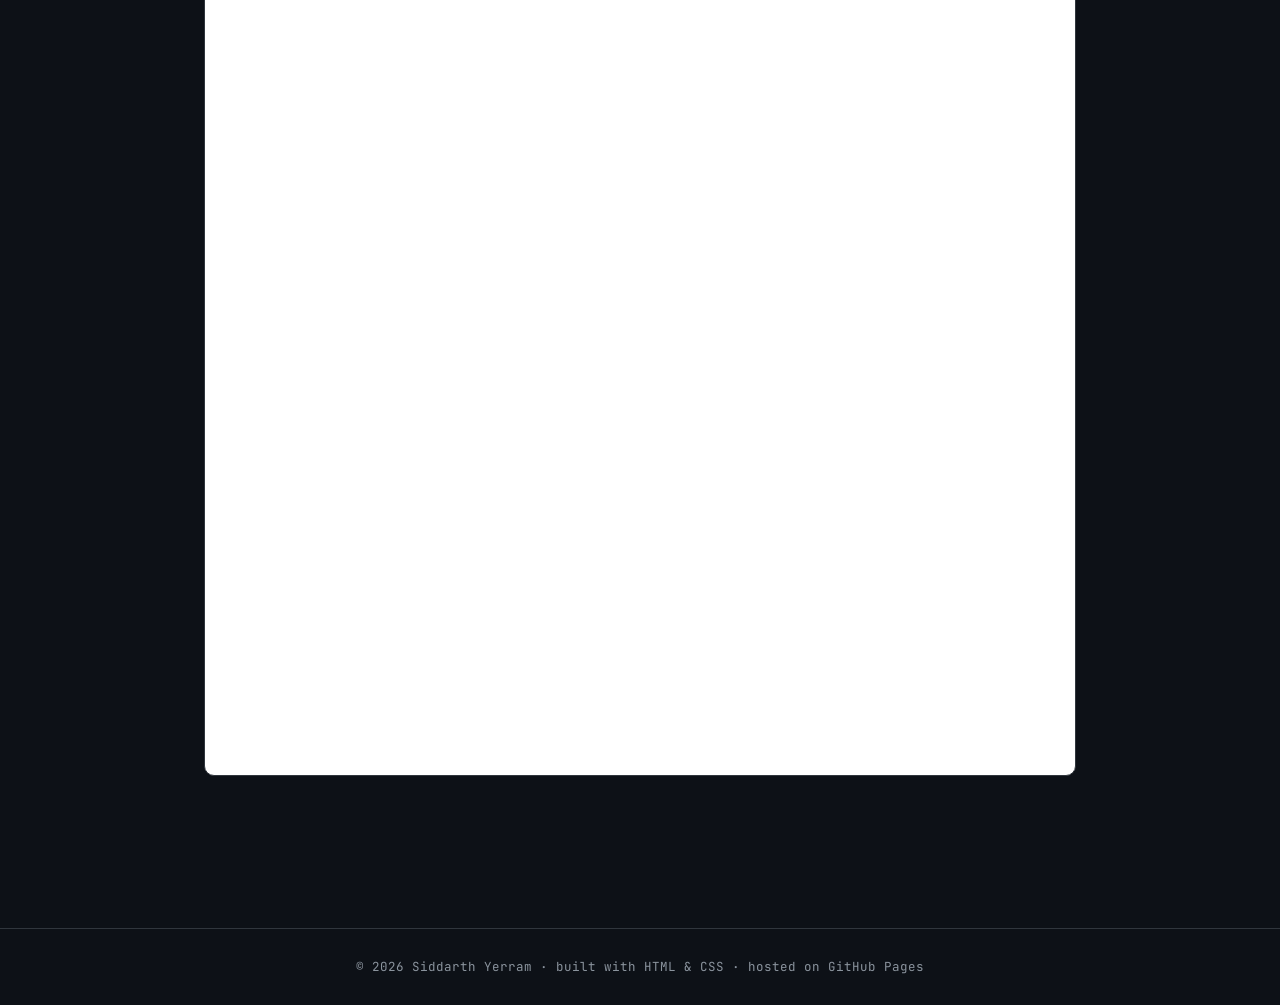
==== commit 67a82bdd: "Update location from Texas to Remote in index.html" ====
--- a/index.html
+++ b/index.html
@@ -374,7 +374,7 @@
     </div>
 
     <div class="card">
-      <div class="row"><h3>Data Analyst · STEM·E Youth Career Development Program</h3><span class="meta">Dec 2024 – Present · Texas</span></div>
+      <div class="row"><h3>Data Analyst · STEM·E Youth Career Development Program</h3><span class="meta">Dec 2024 – Present · Remote</span></div>
       <ul>
         <li>Extract, clean and organize data from multiple third-party sources into analysis-ready datasets.</li>
         <li>Analyze reach, engagement and impressions to evaluate content and campaign effectiveness.</li>
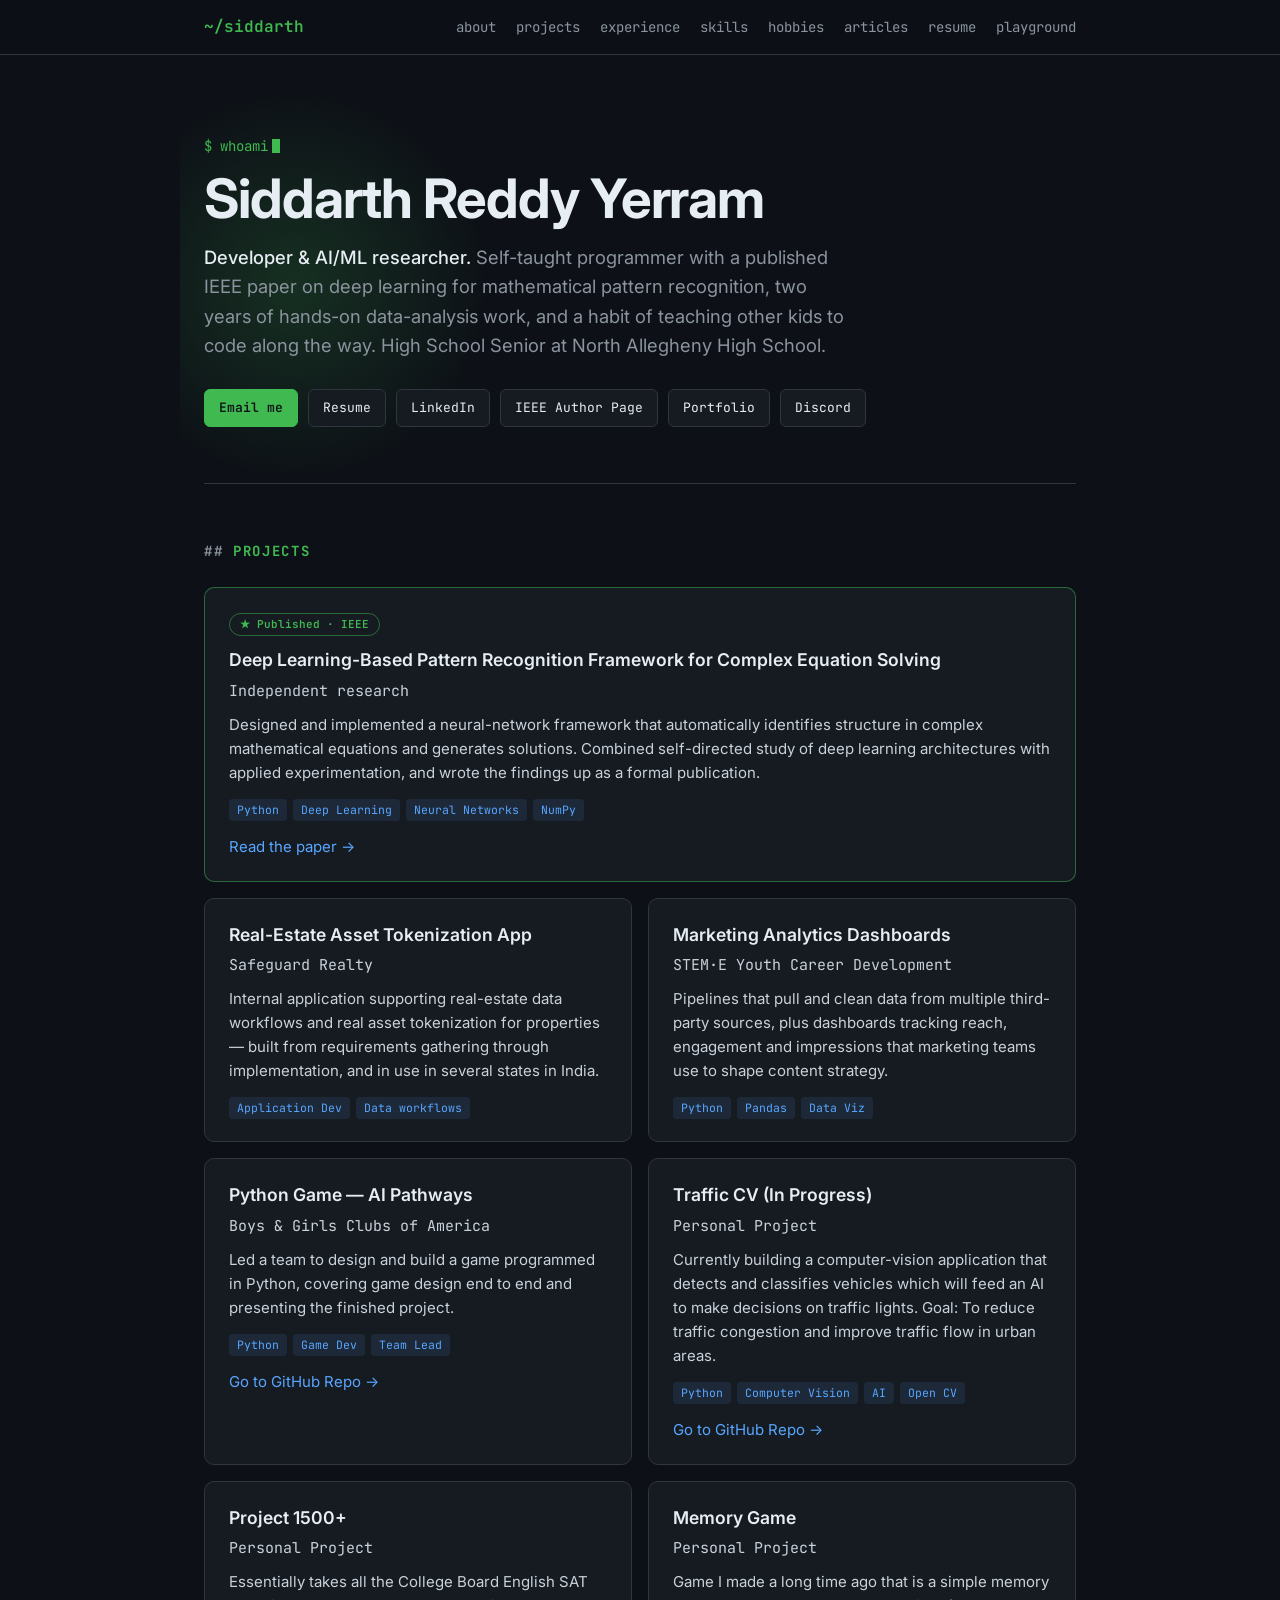
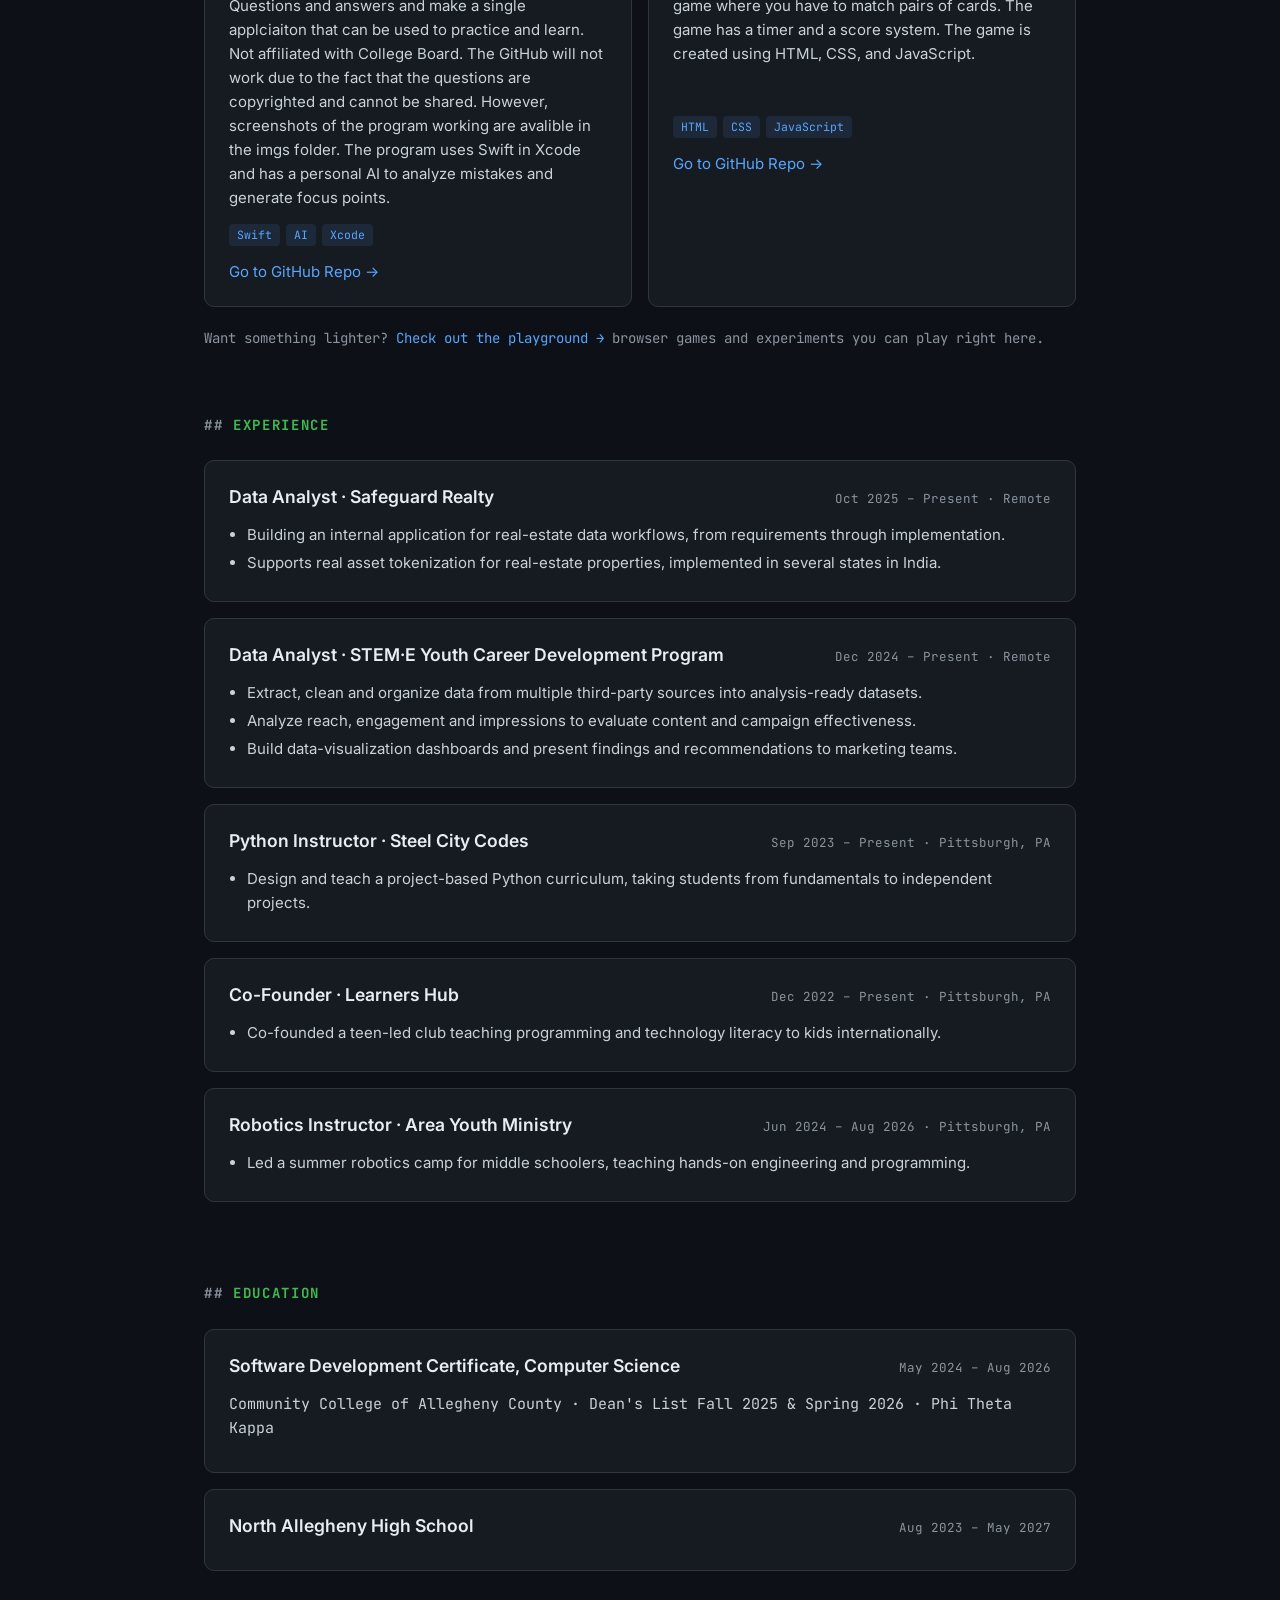
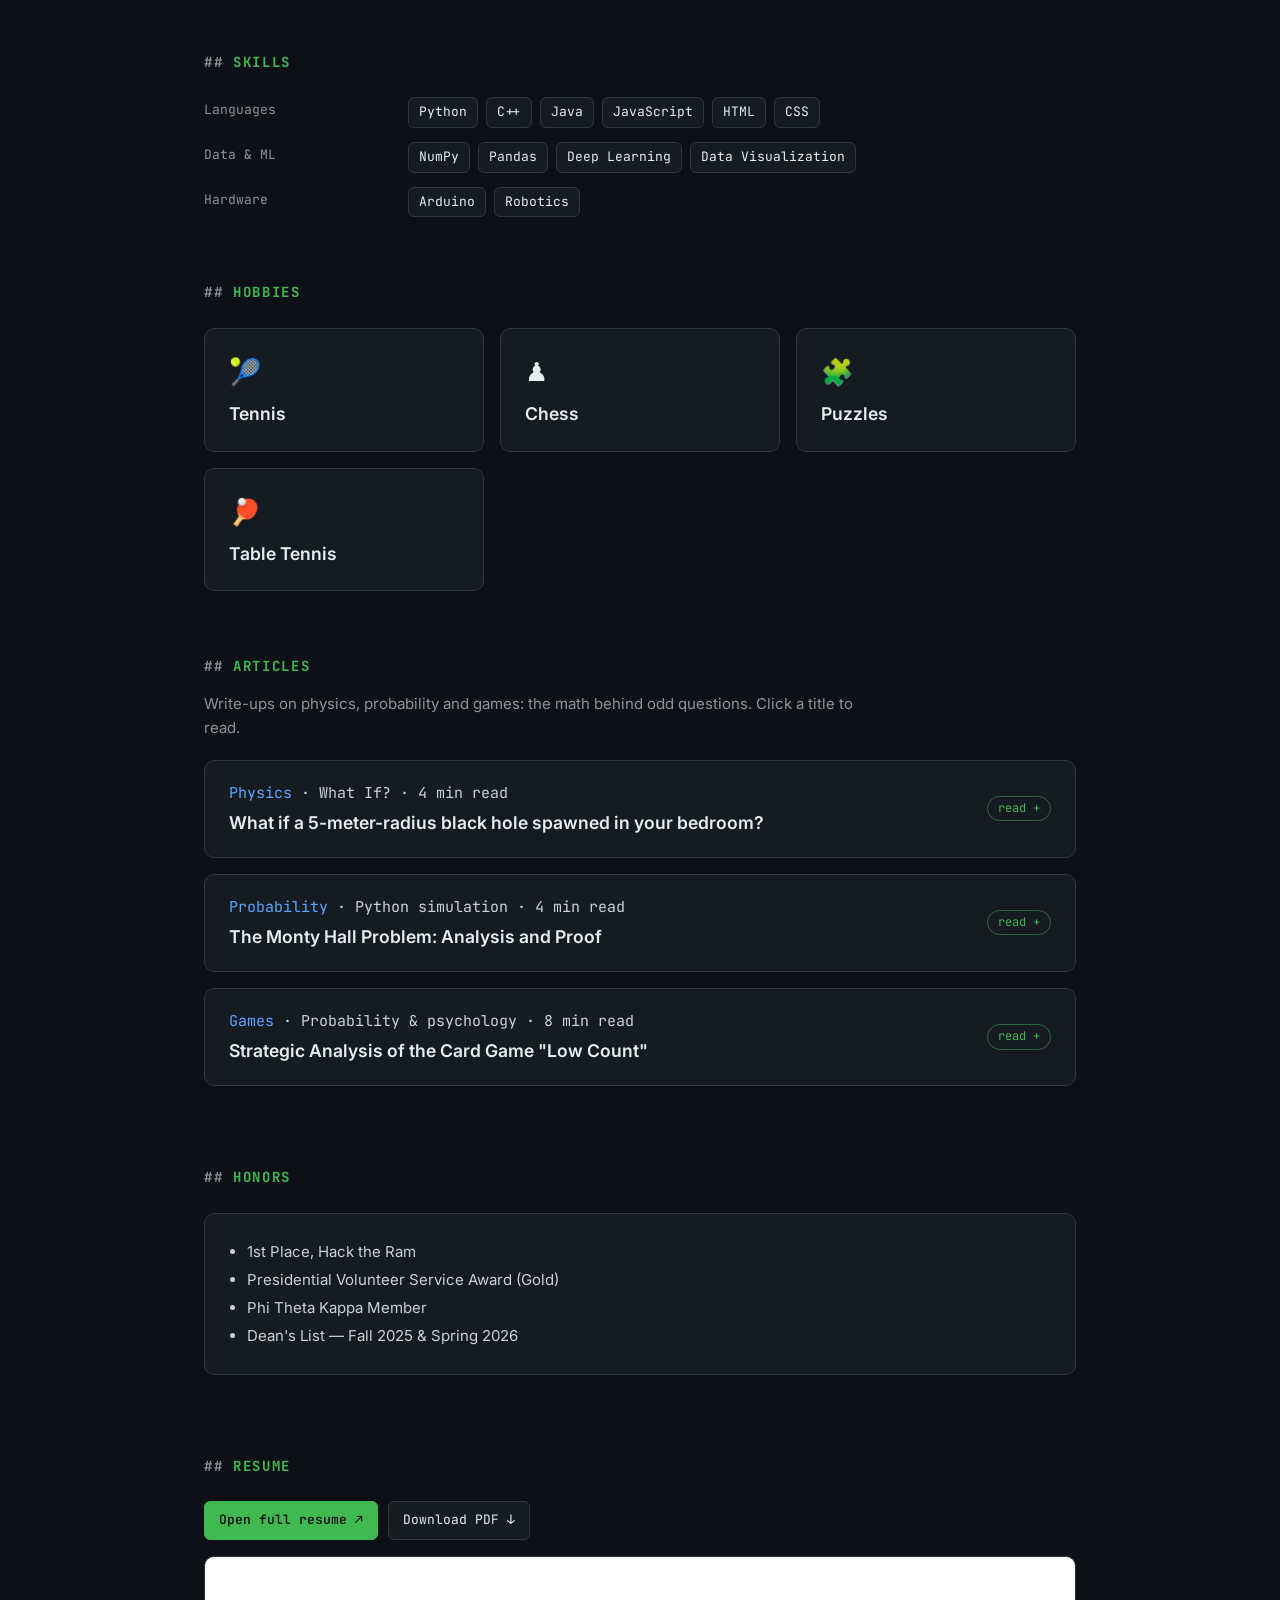
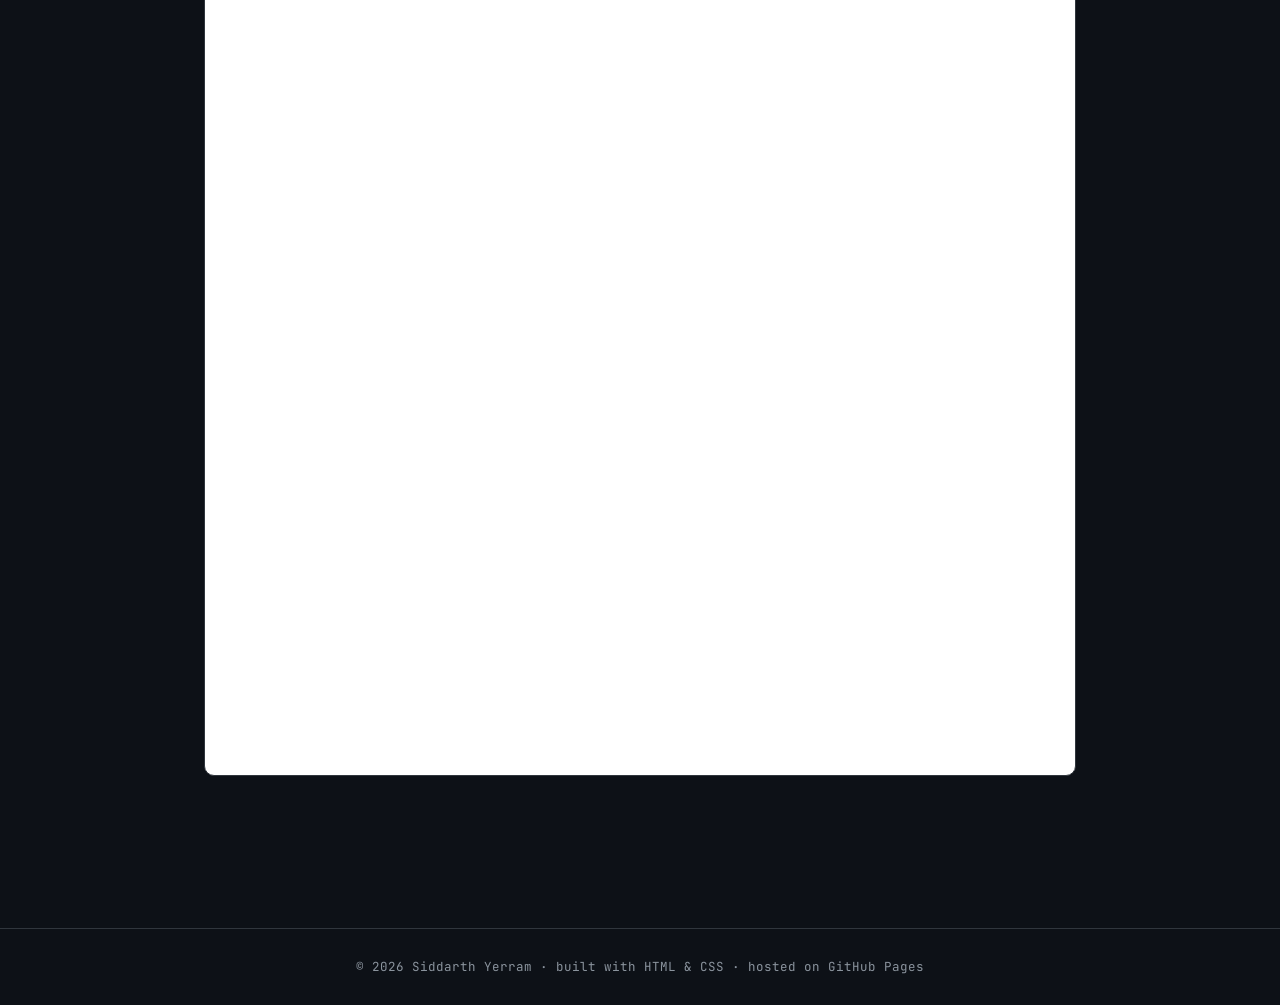
==== commit 2bc69f76: "Update social links in index.html Replaced Instagram link with Portfolio link in index.html" ====
--- a/index.html
+++ b/index.html
@@ -264,7 +264,7 @@
       <a class="btn" href="#resume">Resume</a>
       <a class="btn" href="https://www.linkedin.com/in/siddarthreddy-yerram-ba6362379" target="_blank" rel="noopener">LinkedIn</a>
       <a class="btn" href="https://ieeexplore.ieee.org/author/592795299827978" target="_blank" rel="noopener">IEEE Author Page</a>
-      <a class="btn" href="https://www.instagram.com/sid.darthvader05" target="_blank" rel="noopener">Instagram</a>
+      <a class="btn" href="https://siddarthyerram.com" target="_blank" rel="noopener">Portfolio</a>
       <a class="btn" href="https://discordapp.com/users/1180978650544341022" target="_blank" rel="noopener">Discord</a>
 
 
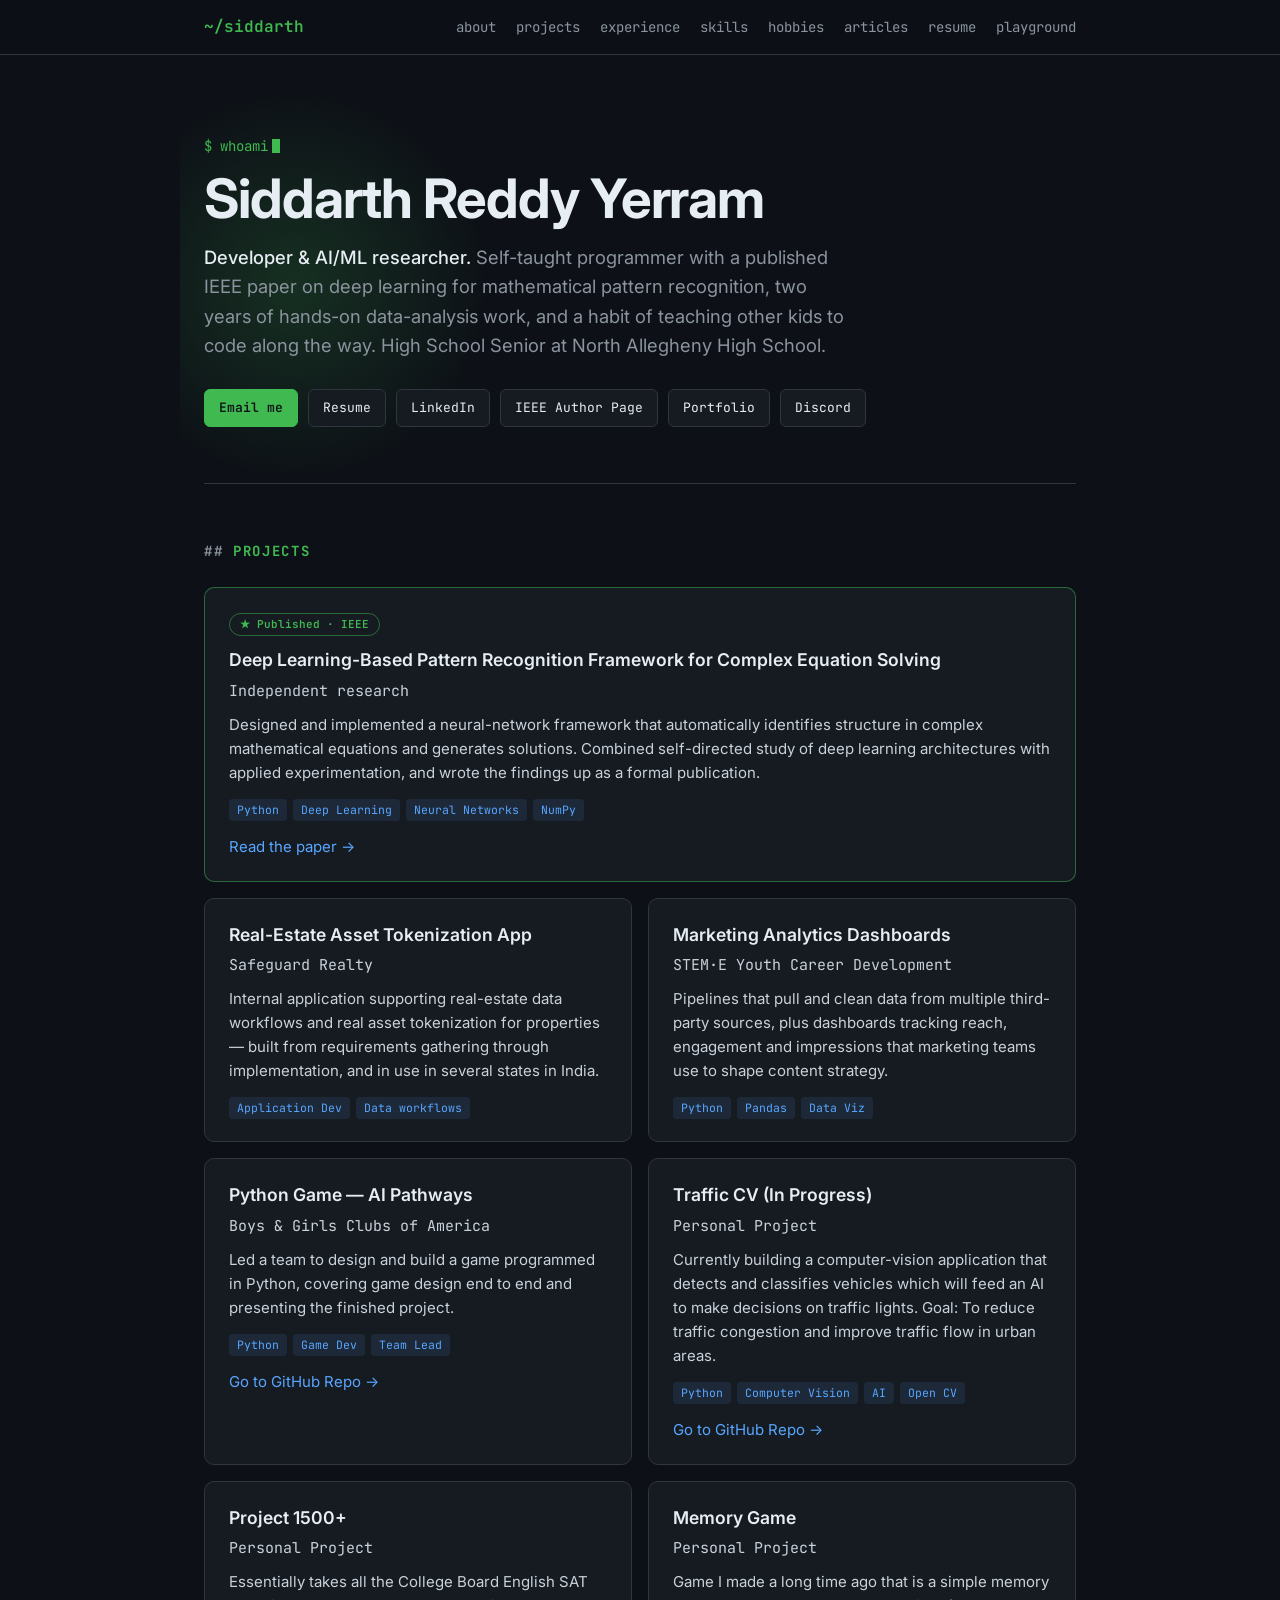
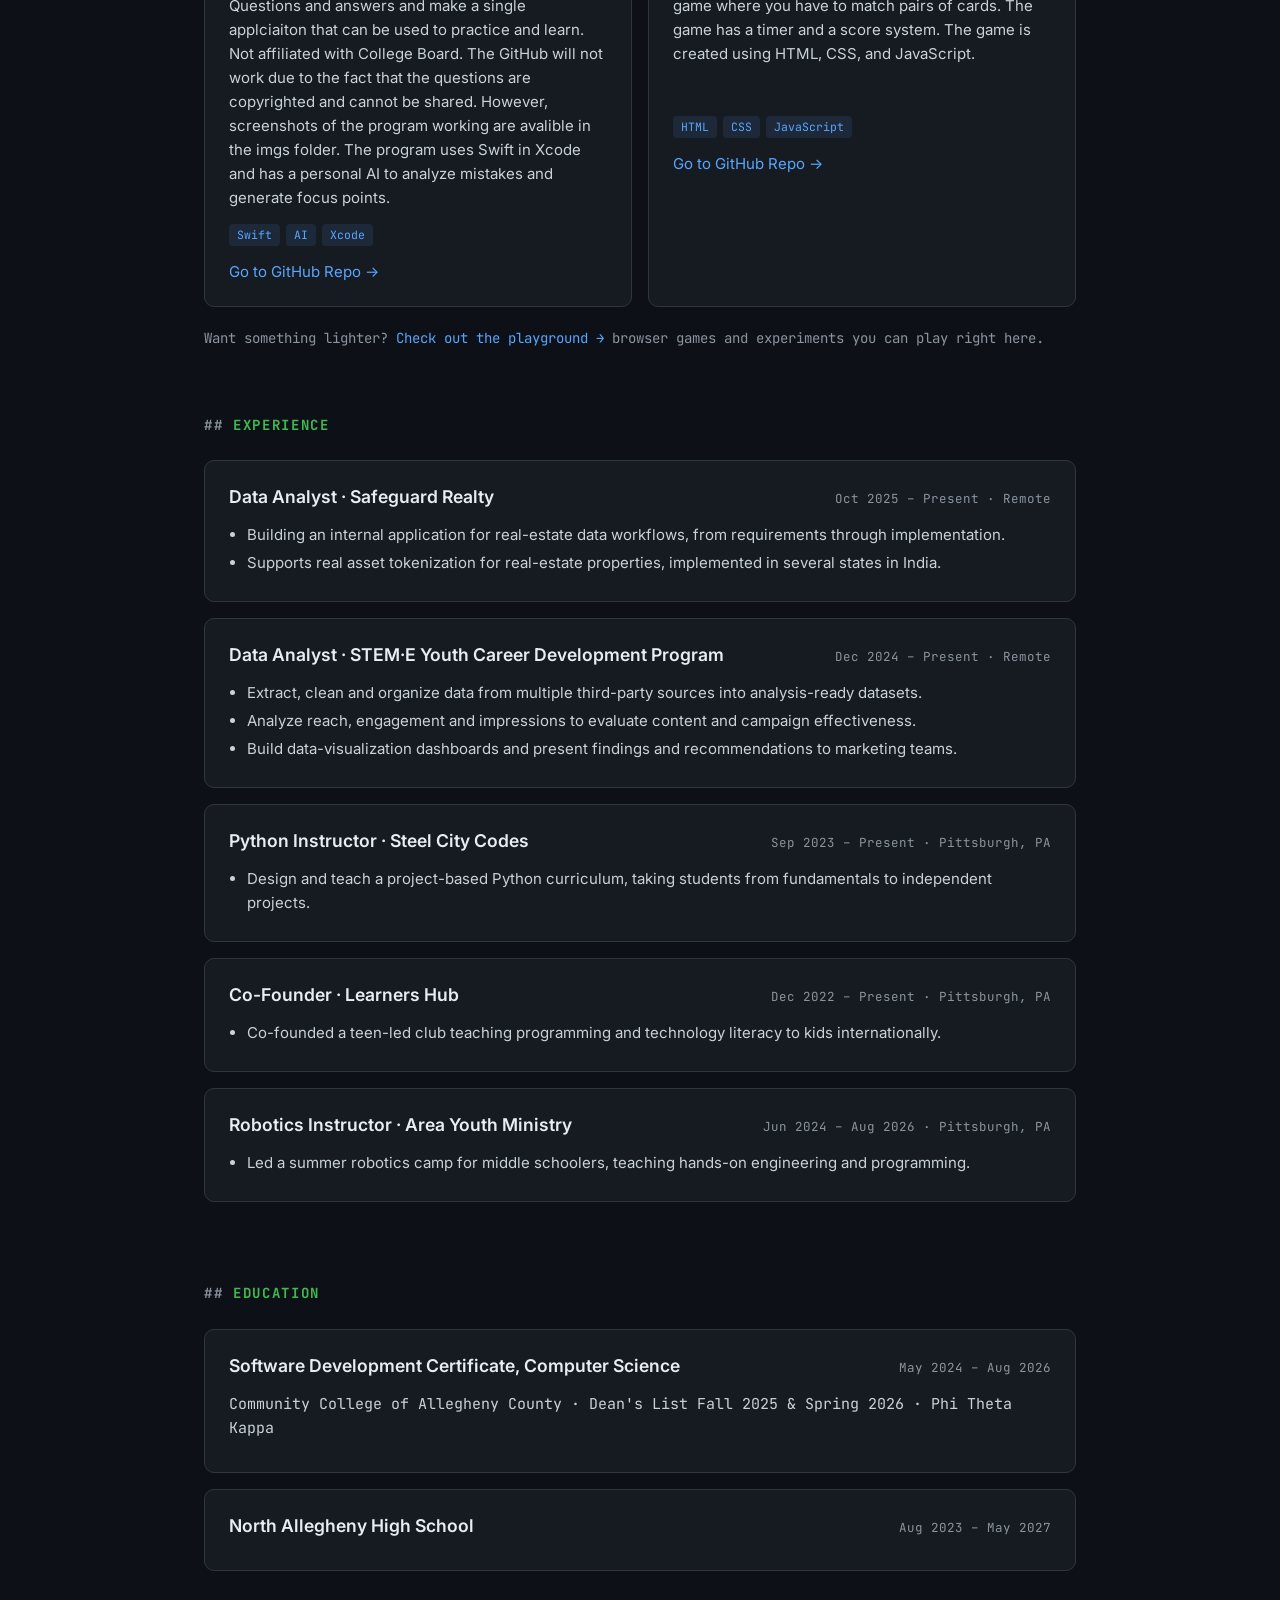
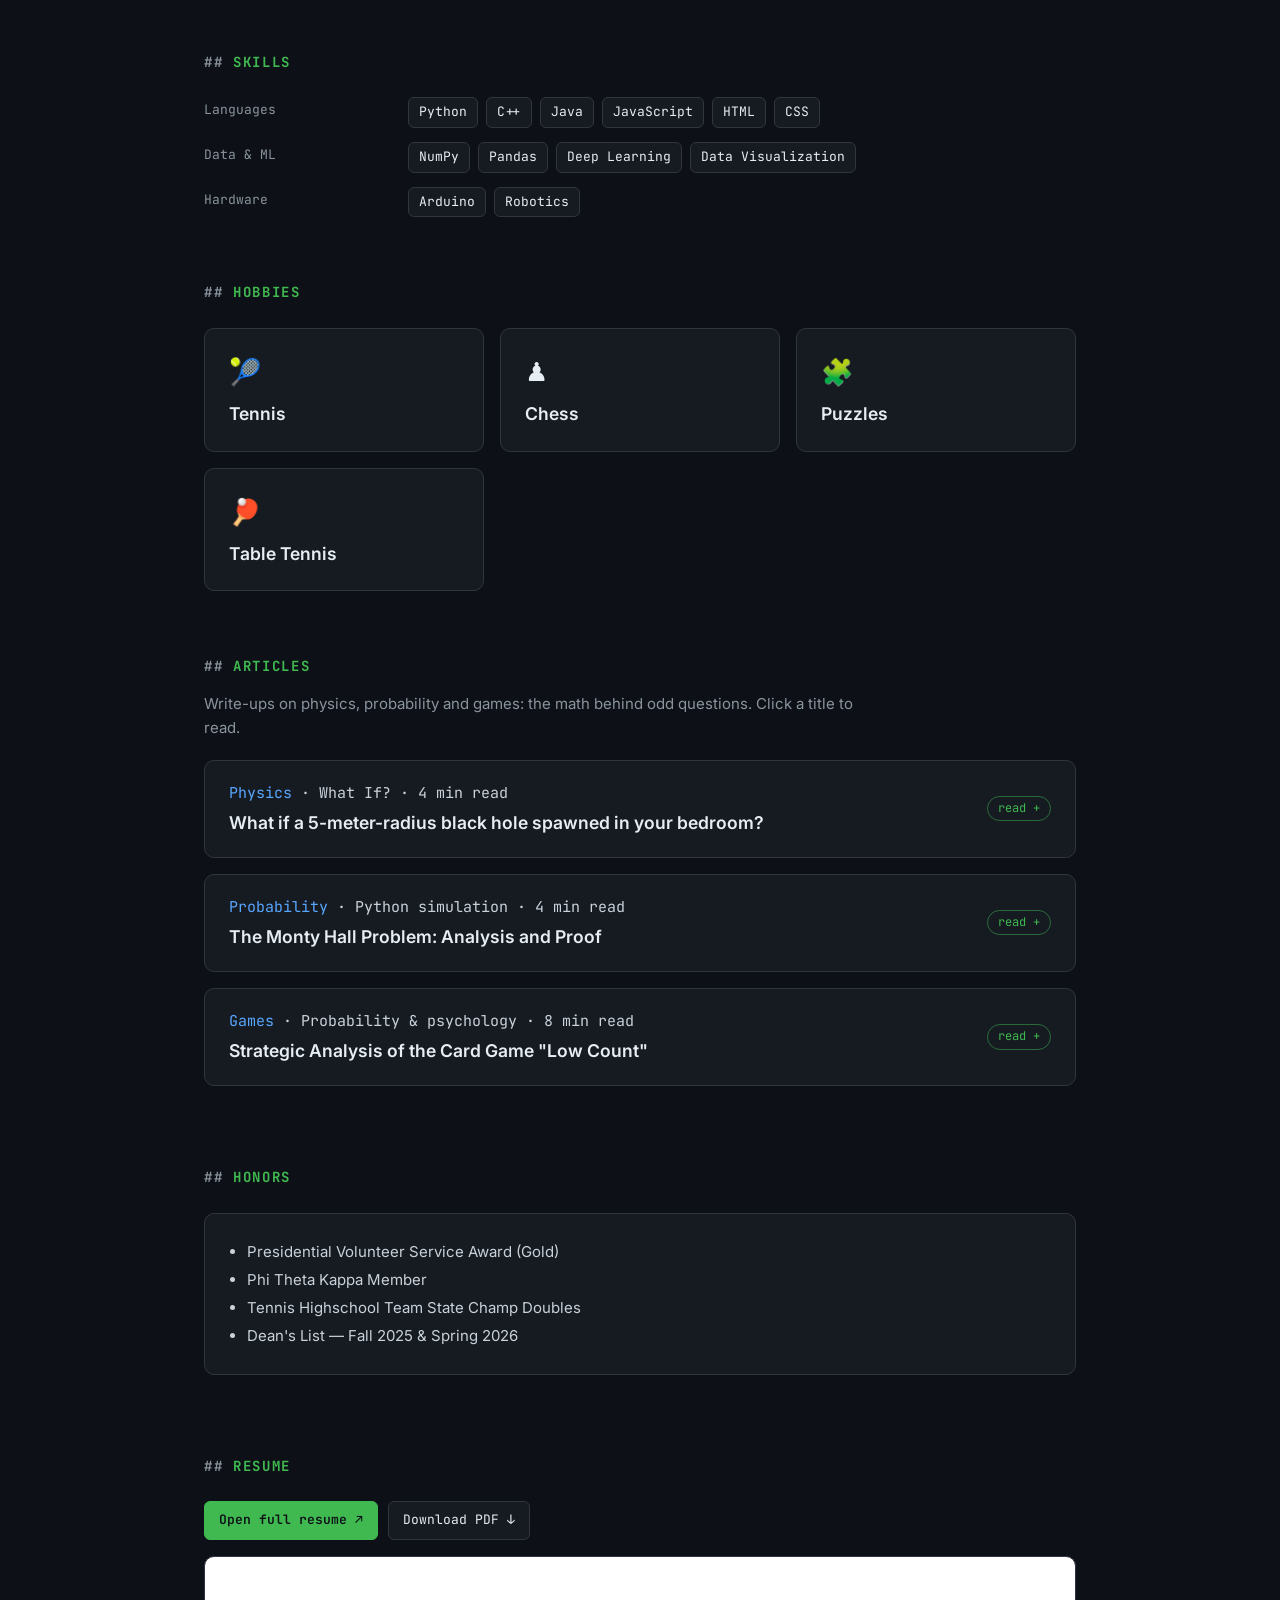
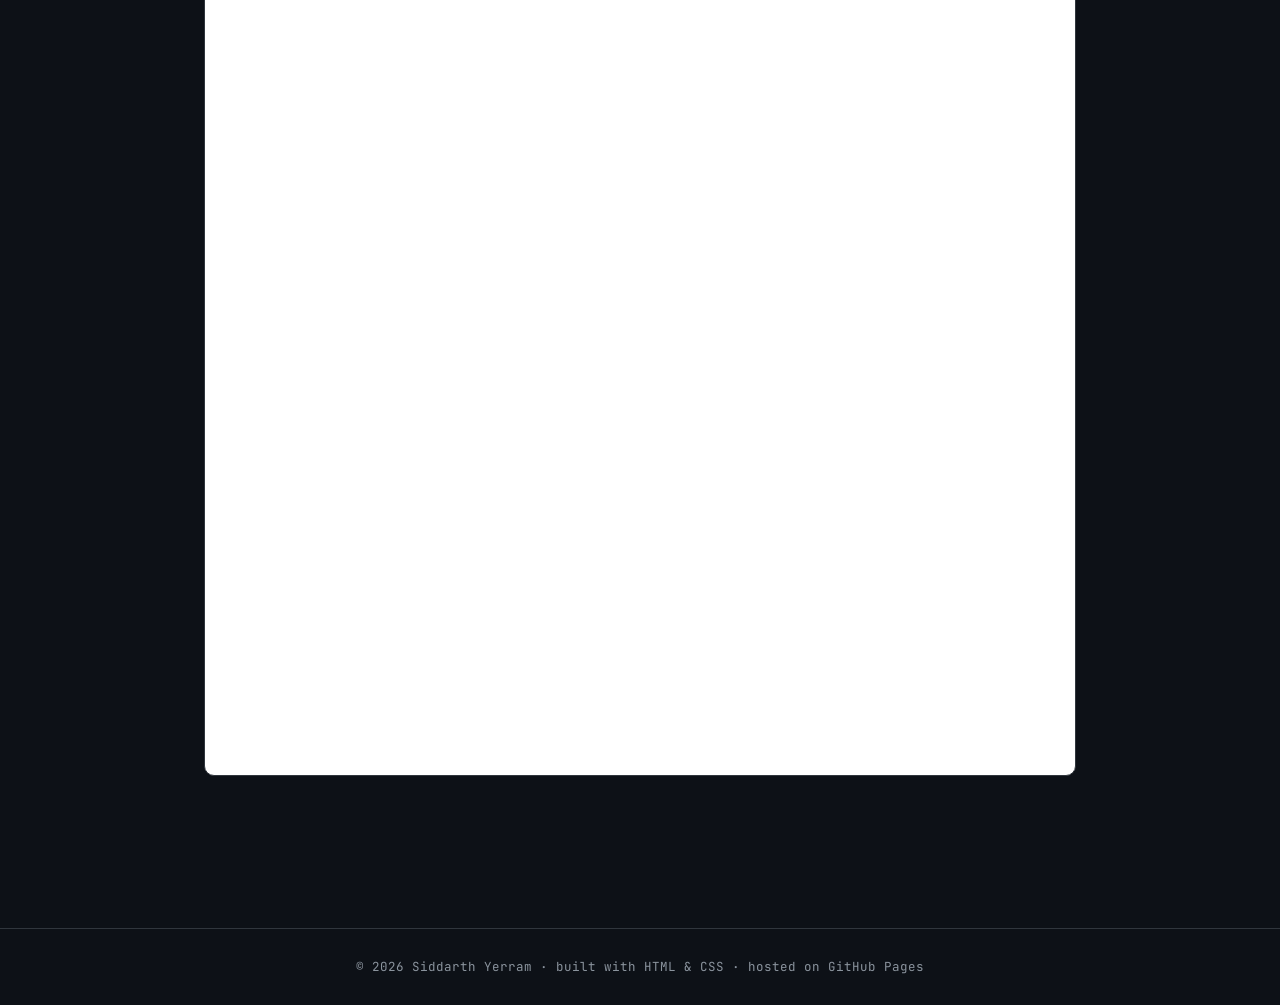
==== commit 08ece641: "Update awards list in index.html" ====
--- a/index.html
+++ b/index.html
@@ -820,9 +820,10 @@
     <h2>Honors</h2>
     <div class="card">
       <ul>
-        <li>1st Place, Hack the Ram</li>
+        
         <li>Presidential Volunteer Service Award (Gold)</li>
         <li>Phi Theta Kappa Member</li>
+        <li>Tennis Highschool Team State Champ Doubles</li>
         <li>Dean's List — Fall 2025 &amp; Spring 2026</li>
       </ul>
     </div>
